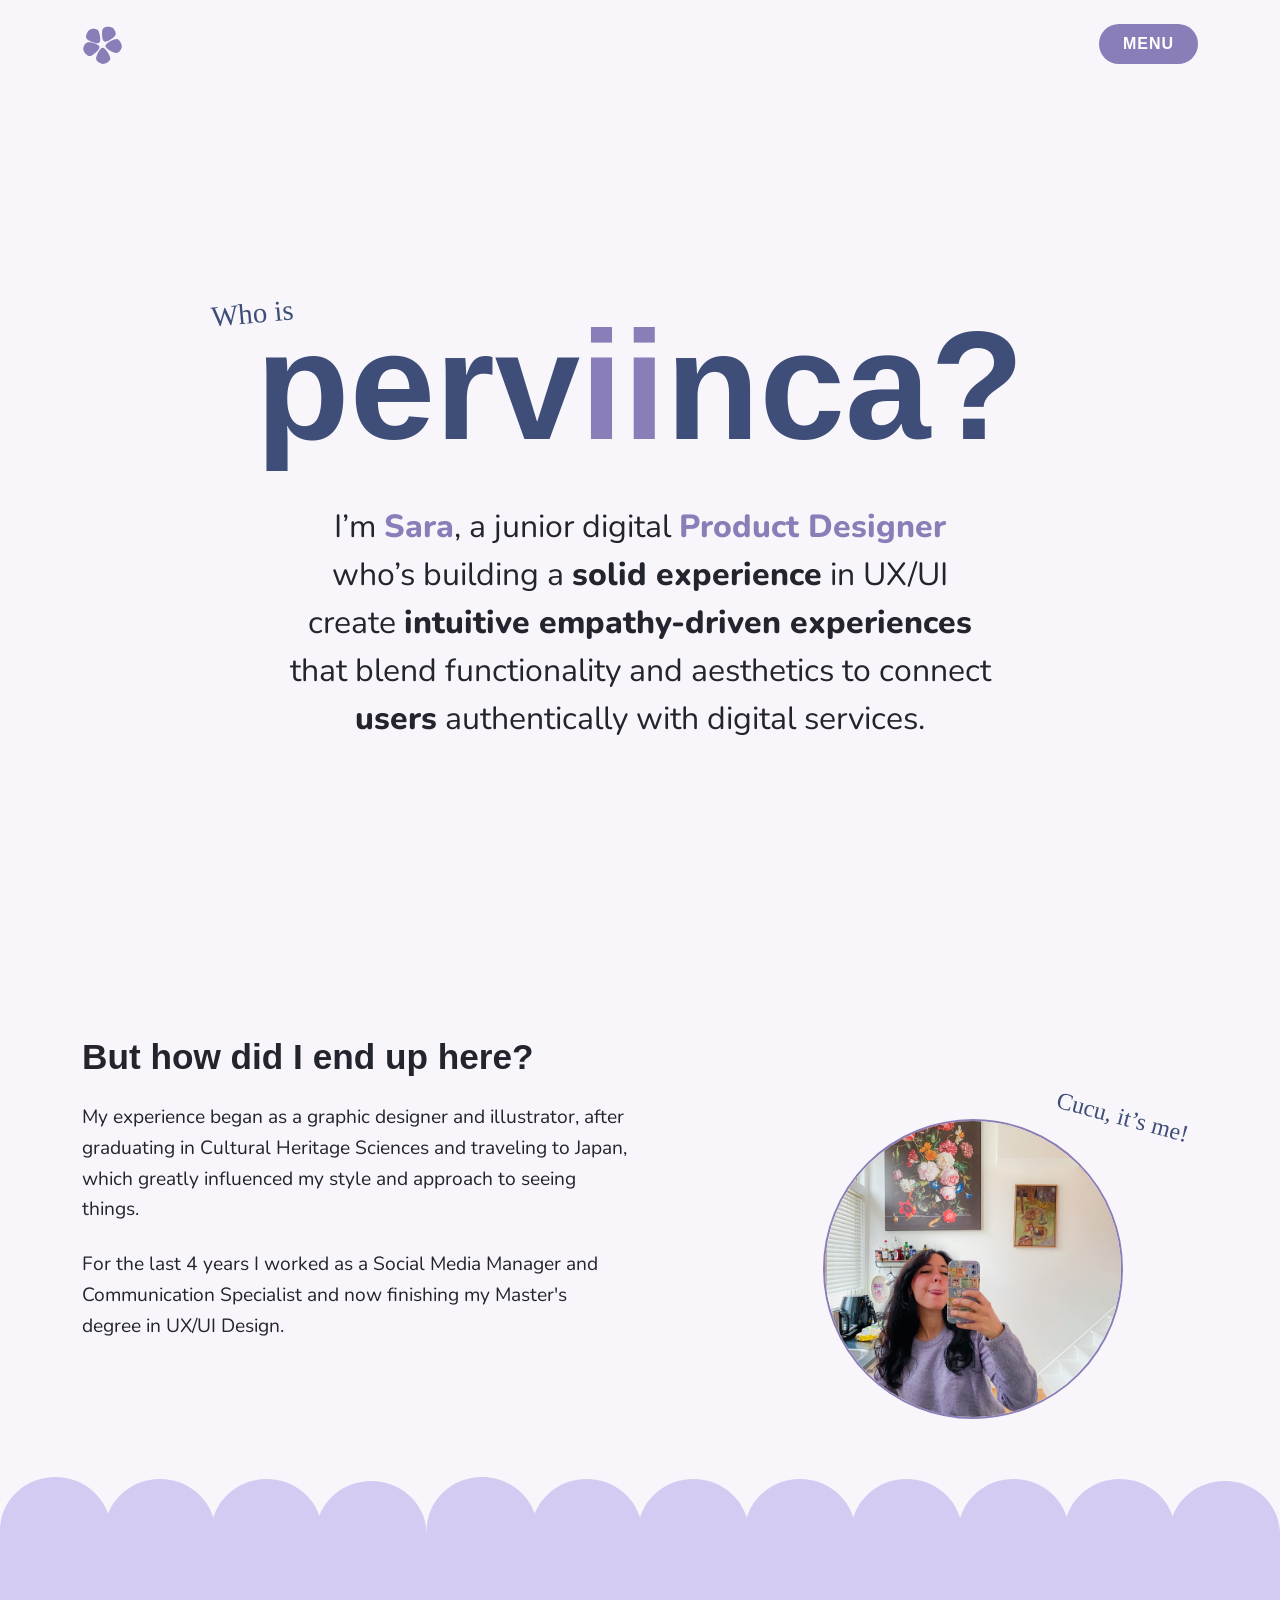
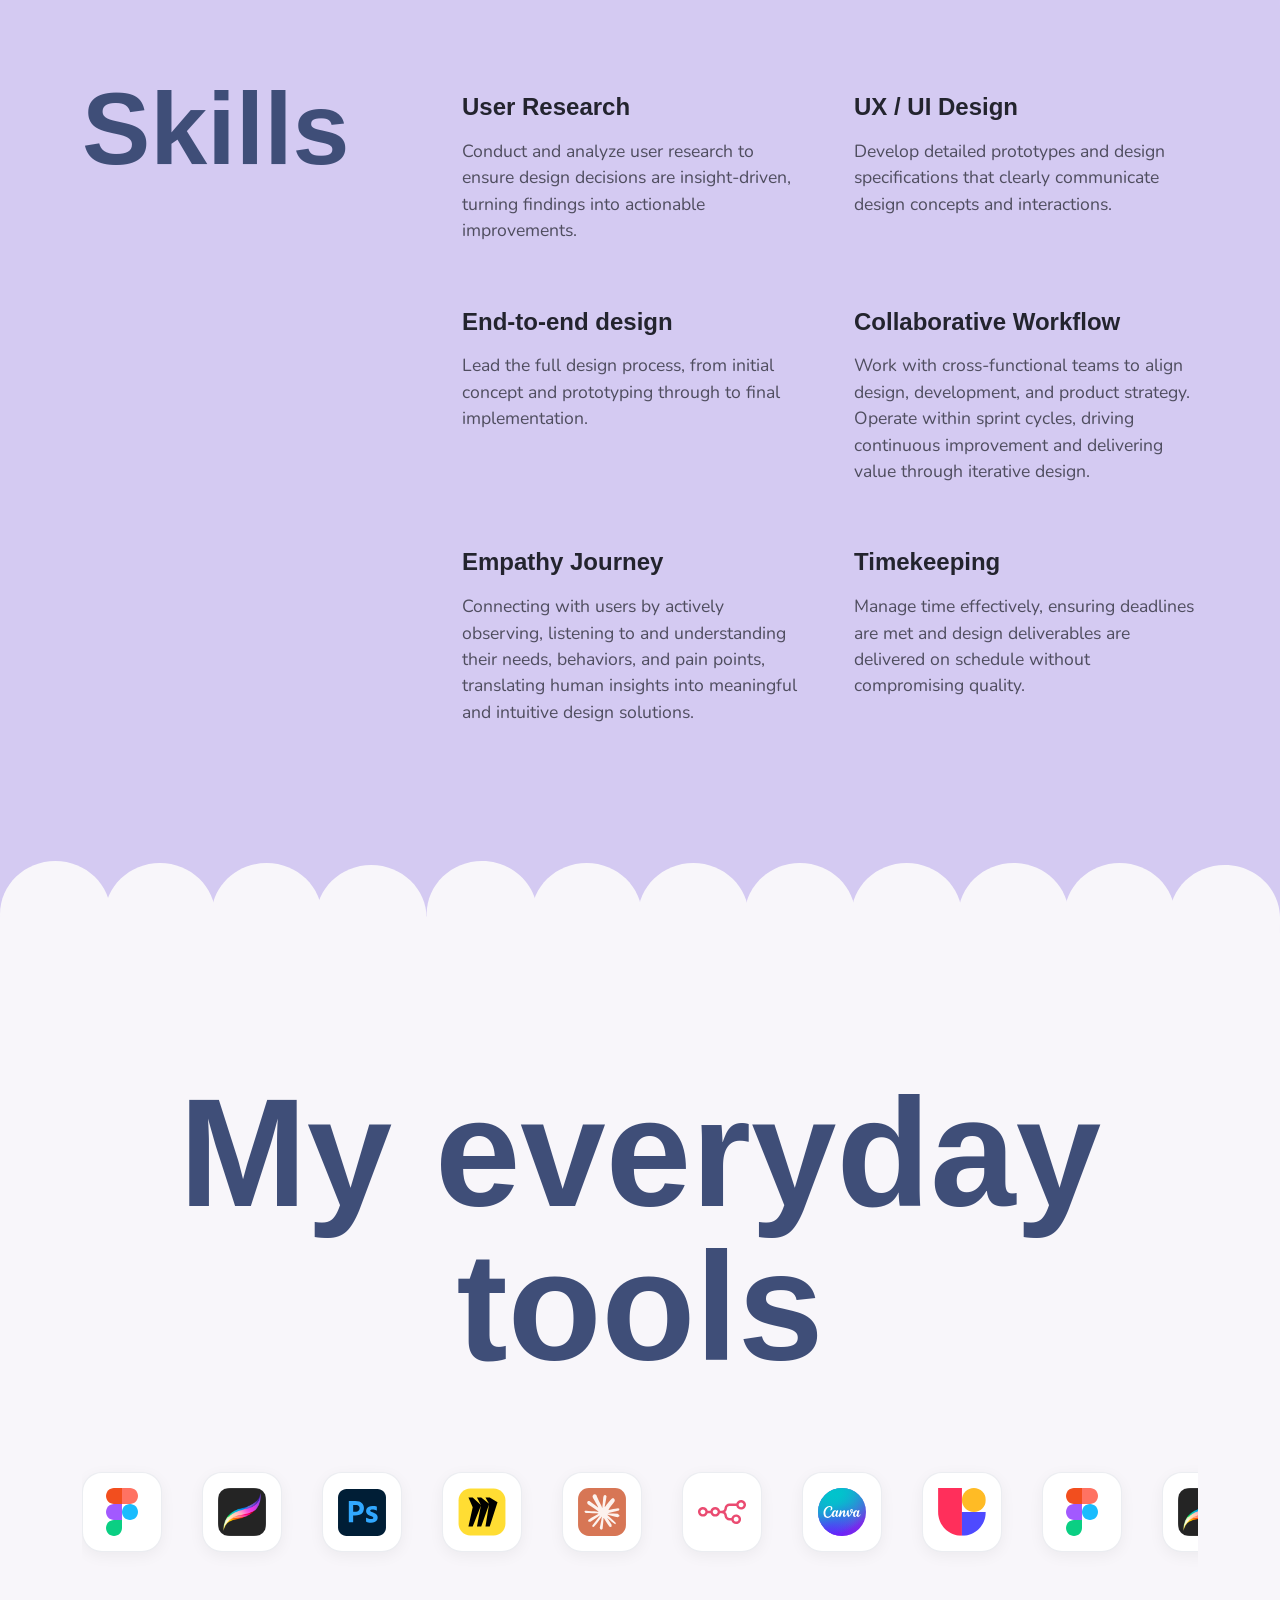
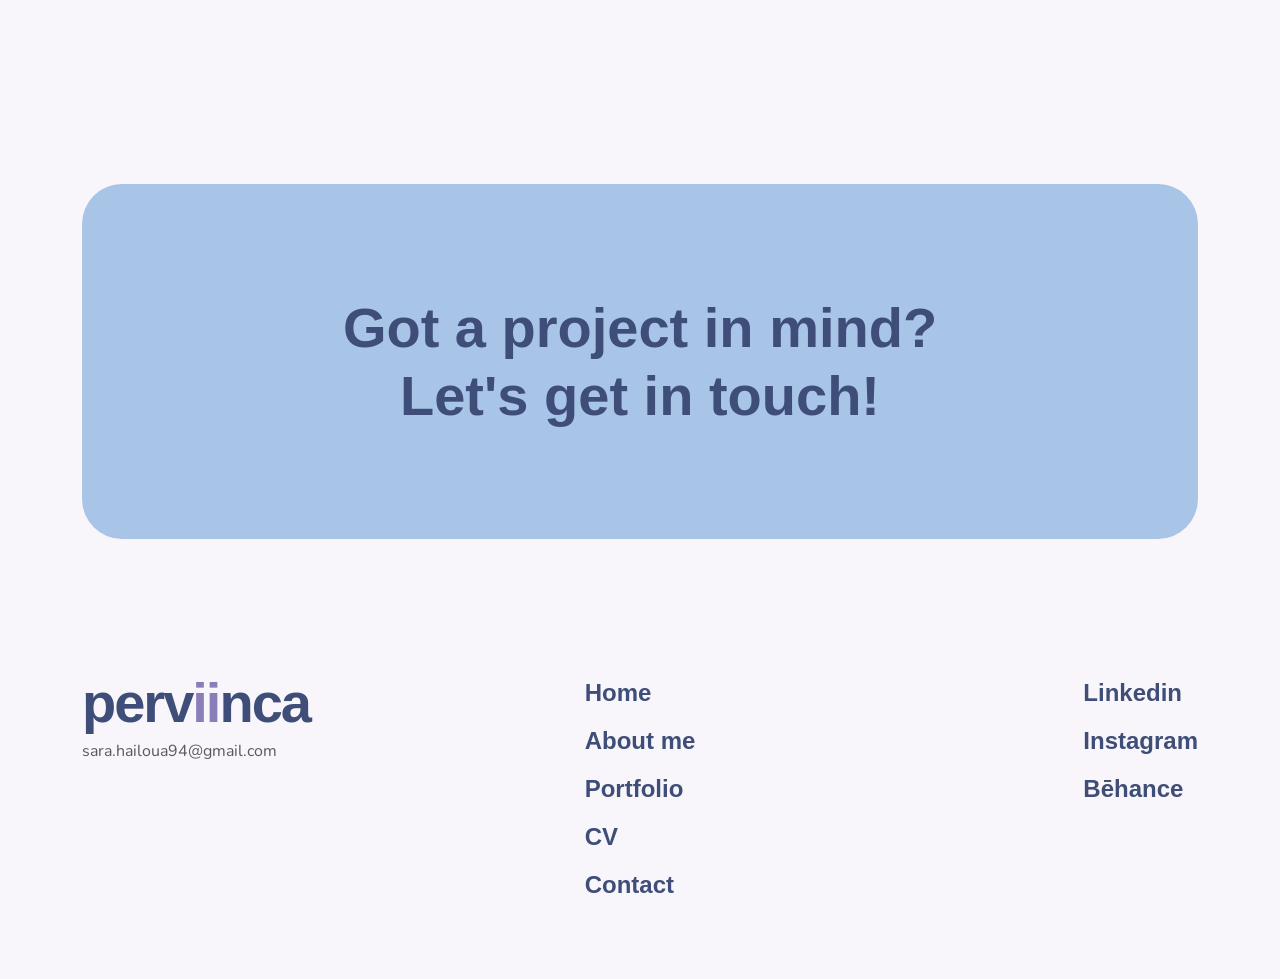
==== about.html @ 9d2c9ffa "added about page" ====
<!doctype html>
<html lang="en">
	<head>
		<meta charset="UTF-8" />
		<meta name="viewport" content="width=device-width, initial-scale=1.0" />
		<title>About | Perviinca</title>
		<link href="https://cdn.jsdelivr.net/npm/bootstrap@5.3.0/dist/css/bootstrap.min.css" rel="stylesheet" />
		<link rel="preconnect" href="https://fonts.googleapis.com">
<link rel="preconnect" href="https://fonts.gstatic.com" crossorigin>
<link href="https://fonts.googleapis.com/css2?family=Nunito:ital,wght@0,200..1000;1,200..1000&display=swap" rel="stylesheet">
		<link rel="stylesheet" href="./style.css" />
	</head>
</html>

<body>
	<header>
		<nav class="navbar fixed-top custom-nav">
			<div class="container">
				<a class="navbar-brand" href="index.html">
					<img src="./assets/logo.svg" ii alt="Logo" height="40" />
				</a>

				<button class="btn-menu-custom" type="button" data-bs-toggle="offcanvas" data-bs-target="#offcanvasNavbar">
					MENU
				</button>

				<div class="offcanvas offcanvas-end" tabindex="-1" id="offcanvasNavbar">
					<div class="offcanvas-header">
						<button type="button" class="btn-close ms-auto" data-bs-dismiss="offcanvas"></button>
					</div>
					<div class="offcanvas-body">
						<ul class="navbar-nav pe-3">
							<li class="nav-item"><a class="nav-link" href="index.html">Home</a></li>
							<li class="nav-item"><a class="nav-link" href="about.html">About me</a></li>
							<li class="nav-item"><a class="nav-link" href="portfolio.html">Portfolio</a></li>
							<li class="nav-item"><a class="nav-link" href="cv.html">CV</a></li>
							<li class="nav-item"><a class="nav-link" href="contatti.html">Contact</a></li>
						</ul>
					</div>
				</div>
			</div>
		</nav>
	</header>

	<main>
		<section id="about-hero" class="vh-100 d-flex align-items-center">
			<div class="container text-center">
				<div class="d-inline-block position-relative mb-5">
					<span
						class="caption-kawaii text-navy position-absolute"
						style="top: -25px; left: -45px; font-size: 1.8rem; transform: rotate(-5deg)"
					>
						Who is
					</span>
					<h1 class="hero-title-about m-0">perv<span class="text-violet">ii</span>nca?</h1>
				</div>

				<div class="row justify-content-center">
					<div class="col-md-9 col-lg-8">
						<p class="about-text">
							I’m <span class="text-violet fw-bold">Sara</span>, a junior digital
							<span class="text-violet fw-bold">Product Designer</span><br>
							who’s building a <span class="fw-bold">solid experience</span> in UX/UI <br>
              create <span class="fw-bold">intuitive empathy-driven experiences</span><br>
							that blend functionality and aesthetics to connect<br>
							<span class="fw-bold text-ink">users</span> authentically with digital services.
						</p>
					</div>
				</div>
			</div>
		</section>

    <section id="about-details" class="py-5">
    <div class="container">
        <div class="row align-items-center justify-content-between">
            
            <div class="col-md-6 text-start" style="padding-bottom: 144px;">
                <h2 class="h3 fw-bold text-ink mb-4">But how did I end up here?</h2>
                <p class="font-nunito text-ink mb-4">
                    My experience began as a graphic designer and illustrator,
                    after graduating in Cultural Heritage Sciences and traveling to Japan, 
                    which greatly influenced my style and approach to seeing things.
                </p>
                <p class="font-nunito text-ink">
                    For the last 4 years I worked as a Social Media Manager and 
                    Communication Specialist and now finishing my Master's degree 
                    in UX/UI Design.
                </p>
            </div>

            <div class="col-md-5 text-center position-relative">
                <span class="caption-kawaii text-navy position-absolute" 
                      style="top: -20px; right: 20px; font-size: 1.5rem; transform: rotate(15deg);">
                    Cucu, it’s me!
                </span>
                
                <div class="photo-circle mx-auto">
                    <img src="./assets/img-profile.JPG" alt="Sara" class="img-fluid">
                </div>
            </div>

        </div>
    </div>
    </section>

<div class="divider-container bg-pervinca-light"></div>

    <section id="skills" class="bg-pervinca-light pb-5">
    <div class="container" style="padding-top: 144px;padding-bottom: 144px;">
        <div class="row">

          <div class="col-md-4">
                <h2 class="hero-title-about text-ink">Skills</h2>
            </div>
            
            <div class="col-md-8">
                <div class="row g-5">
                    <div class="col-md-6">
                        <h3 class="h4 fw-bold text-ink mb-3">User Research</h3>
                        <p class="font-nunito text-ink opacity-75">
                            Conduct and analyze user research to ensure design decisions are insight-driven, 
                            turning findings into actionable improvements.
                        </p>
                    </div>
                    <div class="col-md-6">
                        <h3 class="h4 fw-bold text-ink mb-3">UX / UI Design</h3>
                        <p class="font-nunito text-navy opacity-75">
                            Develop detailed prototypes and design specifications that clearly 
                            communicate design concepts and interactions.
                        </p>
                    </div>
                    <div class="col-md-6">
                        <h3 class="h4 fw-bold text-ink mb-3">End-to-end design</h3>
                        <p class="font-nunito text-navy opacity-75">
                            Lead the full design process, from initial concept and prototyping 
                            through to final implementation.
                        </p>
                    </div>
                    <div class="col-md-6">
                        <h3 class="h4 fw-bold text-ink mb-3">Collaborative Workflow</h3>
                        <p class="font-nunito text-navy opacity-75">
                            Work with cross-functional teams to align design, development, and product strategy. 
                            Operate within sprint cycles, driving continuous improvement and delivering value through iterative design.
                        </p>
                    </div>

                    <div class="col-md-6">
                      <h3 class="h4 fw-bold text-ink mb-3">Empathy Journey</h3>
                      <p class="font-nunito text-ink opacity-75">
                      Connecting with users by actively observing, listening to and understanding their needs, 
                      behaviors, and pain points, translating human insights into meaningful and intuitive design solutions.
                      </p>
                    </div>

                    <div class="col-md-6">
                        <h3 class="h4 fw-bold text-ink mb-3">Timekeeping</h3>
                        <p class="font-nunito text-ink opacity-75">
                            Manage time effectively, ensuring deadlines are met and design deliverables 
                            are delivered on schedule without compromising quality.
                        </p>
                    </div>
                </div>
            </div>
        </div>
    </div>
    </section>

<div class="divider-container bg-off-white"></div>

<section id="tools" class="bg-off-white pb-5">
    <div class="container text-center" style="padding-top: 144px;">
        
        <h2 class="hero-title-about text-ink mb-5">My everyday<br>tools</h2>
        <div class="tool-slider">
        <div class="tool-track">

        <div class="tool-card"><img src="./assets/ic-figma.svg" alt="Figma"></div>
        <div class="tool-card"><img src="./assets/ic-procreate.png" alt="Procreate"></div>
        <div class="tool-card"><img src="./assets/ic-photoshoop.svg" alt="Photoshop"></div>
        <div class="tool-card"><img src="./assets/ic-miro.svg" alt="Miro"></div>
        <div class="tool-card"><img src="./assets/ic-claude.svg" alt="Claude"></div>
        <div class="tool-card"><img src="./assets/ic-n8n.svg" alt="n8n"></div>
        <div class="tool-card"><img src="./assets/ic-canva.svg" alt="Canva"></div>
        <div class="tool-card"><img src="./assets/ic-useberry.svg" alt="Useberry"></div>
        
        <div class="tool-card"><img src="./assets/ic-figma.svg" alt="Figma"></div>
        <div class="tool-card"><img src="./assets/ic-procreate.png" alt="Procreate"></div>
        <div class="tool-card"><img src="./assets/ic-photoshoop.svg" alt="Photoshop"></div>
        <div class="tool-card"><img src="./assets/ic-miro.svg" alt="Miro"></div>
        <div class="tool-card"><img src="./assets/ic-claude.svg" alt="Claude"></div>
        <div class="tool-card"><img src="./assets/ic-n8n.svg" alt="n8n"></div>
        <div class="tool-card"><img src="./assets/ic-canva.svg" alt="Canva"></div>
        <div class="tool-card"><img src="./assets/ic-useberry.svg" alt="Useberry"></div>
    </div>
</div>
        
    </div>
</section>
  </main>

  <div class="container" style="margin-top: 144px; margin-bottom: 88px">
			<a href="contatti.html" class="text-decoration-none d-block">
				<div class="cta-contact-box text-center">
					<h2 class="display-4 fw-bold">Got a project in mind?</h2>
					<h2 class="display-4 fw-bold">Let's get in touch!</h2>
				</div>
			</a>
		</div>

		<footer class="footer-bg py-5">
			<div class="container">
				<div class="row g-4 align-items-start">
					<div class="col-md-4">
						<h2 class="hero-title m-0" style="font-size: 3.5rem; line-height: 1">
							perv<span class="text-violet">ii</span>nca
						</h2>
						<p class="font-nunito text-navy opacity-75 mt-2">sara.hailoua94@gmail.com</p>
					</div>

					<div class="col-md-4 d-flex justify-content-md-center">
						<ul class="list-unstyled footer-links">
							<li><a href="index.html">Home</a></li>
							<li><a href="about.html">About me</a></li>
							<li><a href="portfolio.html">Portfolio</a></li>
							<li><a href="cv.html">CV</a></li>
							<li><a href="contatti.html">Contact</a></li>
						</ul>
					</div>

					<div class="col-md-4 d-flex justify-content-md-end">
						<ul class="list-unstyled footer-links">
							<li><a href="https://www.linkedin.com/in/sara-hailoua/" target="_blank">Linkedin</a></li>
							<li><a href="https://www.instagram.com/perviinca/" target="_blank">Instagram</a></li>
							<li><a href="https://www.behance.net/sarahailoua" target="_blank">Bēhance</a></li>
						</ul>
					</div>
				</div>
			</div>
		</footer>

	<script src="https://cdn.jsdelivr.net/npm/bootstrap@5.3.0/dist/js/bootstrap.bundle.min.js"></script>
</body>
</html>
---- style.css ----
:root {
	--violet: #8b7db8;
	--navy: #3f4e78;
	--ink: #23242e;
	--rose: #e97fa8;
	--sky: #a8c5e8;
	--off-white: #f8f6fa;
	--butter: #ffd49d;
	--lilac-tint: #c8b8e8;
	--pervinca-light: #d4caf2;

	--radius-pill: 9999px;
	--radius-card: 20px;

	--base-space: 8px;
	--space-2: calc(var(--base-space) * 2); /* 16px */
	--space-3: calc(var(--base-space) * 3); /* 24px */
}

body {
	background-color: var(--off-white);
	color: var(--ink);
	font-family: "Nunito", sans-serif;
	padding-top: 88px; /* Altezza Navbar */
}

/* --- typo --- */
h1,
h2,
h3 {
	font-family: "Fredoka", sans-serif;
	font-weight: 700;
}

.caption-kawaii {
	font-family: "Gaegu", cursive !important;
	color: var(--navy);
}

.text-violet {
	color: var(--violet) !important;
}

/* ---nav bar --- */
.custom-nav {
	height: 88px;
	background-color: var(--off-white) !important;
	border: none;
}

.nav-link {
	font-family: "Nunito", sans-serif;
	font-weight: 700;
	color: var(--navy) !important;
}

.btn-menu-custom {
	background-color: var(--violet);
	color: white;
	border: none;
	padding: 8px 24px;
	border-radius: var(--radius-pill);
	font-family: "Fredoka", sans-serif;
	font-weight: 600;
	text-transform: uppercase;
	letter-spacing: 1px;
	transition: transform 0.2s;
}

.btn-menu-custom:hover {
	transform: scale(1.05);
	background-color: var(--navy);
}

.offcanvas {
	background-color: var(--violet) !important;
	border-radius: 30px;
	width: 350px !important;
	padding: 20px;
	margin: 20px;
	height: calc(100% - 40px);
}

.offcanvas .nav-link {
	font-family: "Fredoka", sans-serif;
	font-size: 2.5rem;
	font-weight: 700;
	color: var(--off-white) !important;
	padding: 20px 0;
}

.offcanvas .nav-item {
	border-bottom: 2px solid rgba(255, 255, 255, 0.5);
}

.offcanvas .nav-item:last-child {
	border-bottom: none;
}

.btn-close {
	filter: invert(1) grayscale(100%) brightness(200%);
}

/* --- HERO SECTION --- */
#hero {
	min-height: 80vh;
	background-image: url(/assets/pattern.svg);
	background-repeat: repeat;
	background-size: 1200px;
	background-color: var(--off-white);
	display: flex;
	align-items: center;
	justify-content: center;
}

.hero-title {
	font-family: "Fredoka", sans-serif !important;
	font-weight: 700;
	font-size: clamp(5rem, 15vw, 12rem);
	color: var(--navy);
	line-height: 0.9;
	letter-spacing: -2px;
}

.tagline-gaegu {
	font-family: "Gaegu", cursive !important;
	font-size: 3rem;
	font-weight: 700;
	color: var(--navy);
}

.dot {
	width: 25px;
	height: 25px;
	border-radius: 50%;
	display: inline-block;
}

.bg-sky {
	background-color: var(--sky);
}
.bg-rose {
	background-color: var(--rose);
}
.bg-butter {
	background-color: var(--butter);
}

/* --- DIVIDER --- */
.divider-container {
	width: 100%;
	height: 144px; /* L'altezza che hai impostato tu */

	/* Applichiamo l'SVG come maschera */
	-webkit-mask-image: url(/assets/divider-full.svg);
	mask-image: url(/assets/divider-full.svg);
	-webkit-mask-repeat: repeat-x;
	mask-repeat: repeat-x;
	-webkit-mask-size: contain;
	mask-size: contain;

	position: relative;
	z-index: 10;

	/* TRUCCO: lo spostiamo in alto della sua metà per l'effetto semicerchio */
	margin-top: -72px;
	margin-bottom: -72px;
}

.bg-pervinca-light {
	background-color: #d4caf2 !important;
}
.bg-ink {
	background-color: var(--ink) !important;
}

/* --- SEZIONE VALORI --- */
#values {
	background-color: #d4caf2;
	padding-top: 80px;
	padding-bottom: 80px;
}

#values h3 {
	font-size: 2rem;
	color: var(--navy);
	line-height: 1.1;
}

#values p {
	font-size: 1.2rem;
	max-width: 320px;
	margin: 0 auto;
	color: var(--navy);
}

.value-illustration {
	max-height: 250px;
	width: auto;
	margin-bottom: 2rem;
	transition: transform 0.3s;
}

.value-illustration:hover {
	transform: translateY(-10px);
}

/* --- RESPONSIVE MOBILE --- */
@media (max-width: 768px) {
	.hero-title {
		font-size: 4.5rem !important;
		margin-top: 20px;
	}

	.tagline-gaegu {
		font-size: 1.4rem !important;
		gap: 1px;
	}

	.dot {
		width: 12px;
		height: 12px;
	}
}

.cta-box {
	background-color: var(--off-white);
	border: 2px solid var(--navy);
	border-radius: 20px; /* Come le tue card */
	padding: 40px 60px;
	margin-top: 80px; /* Spazio dalle illustrazioni sopra */
}

.cta-text h2 {
	font-family: "Fredoka", sans-serif;
	font-weight: 700;
	color: var(--navy);
	line-height: 1.2;
}

.btn-navy-pill {
	background-color: var(--navy) !important;
	color: var(--off-white) !important;
	border-radius: var(--radius-pill) !important;
	padding: 12px 30px;
	font-family: "Nunito", sans-serif;
	font-weight: 400;
	text-decoration: none;
	transition: transform 0.2s;
	display: inline-block;
}

.btn-navy-pill:hover {
	background-color: var(--violet) !important;
	transform: scale(1.05);
}

.divider-ink img {
	filter: brightness(0.15); /* Approssima il colore #23242e */
}

#services h2.display-3 {
	font-family: "Fredoka", sans-serif !important;
	font-weight: 700;
	/* 120pt sono circa 160px. Usiamo clamp per farlo scalare tra 80px e 160px */
	font-size: clamp(5rem, 10vw, 10rem) !important;
	color: var(--butter) !important;
	line-height: 1.1;
	margin-bottom: 2rem;
}

/* Colore Butter per il titolo */
.text-butter {
	color: var(--butter) !important;
}

#services h2 {
	font-family: "Fredoka", sans-serif;
}

/* Responsività per mobile */
@media (max-width: 768px) {
	.cta-box {
		padding: 30px;
		text-align: center;
		justify-content: center !important;
	}
}

.custom-accordion .accordion-item {
	border: 2px solid var(--ink) !important;
	border-radius: 20px !important;
	overflow: hidden;
	margin-bottom: 24px; /* Spazio tra le card */
}

.custom-accordion .accordion-button::after {
	background-image: none !important;
	content: "+";
	font-family: "Fredoka", sans-serif;
	font-size: 2.5rem;
	font-weight: 400;
	color: var(--ink);
	transition: transform 0.3s ease;
	display: flex;
	align-items: center;
	justify-content: center;
}

/* l'accordion è APERTO  */
.custom-accordion .accordion-button:not(.collapsed)::after {
	transform: rotate(45deg);
	color: var(--ink);
}

.custom-accordion .accordion-button:focus {
	box-shadow: none;
}

.custom-accordion .accordion-button:not(.collapsed) {
	color: var(--ink);
	background-color: transparent; /* Mantiene il colore della card */
}

/* Colori delle card */
.bg-off-white {
	background-color: var(--off-white) !important;
}
.bg-rose {
	background-color: var(--rose) !important;
}
.bg-sky {
	background-color: var(--sky) !important;
}

/* Testi interni */
.accordion-content-text {
	text-align: left;
}

.font-fredoka {
	font-family: "Fredoka", sans-serif !important;
}

.font-nunito {
	font-family: "Nunito", sans-serif !important;
}

.hero-title-projects {
	font-family: "Fredoka", sans-serif !important;
	font-weight: 700;
	font-size: clamp(5rem, 12vw, 10rem) !important;
	color: var(--ink);
	line-height: 0.9;
	letter-spacing: -2px;
}

.bg-pervinca-light {
	background-color: #d4caf2 !important;
}

/* Card Progetto */
.project-card {
	background-color: #ffffff;
	border: 1px solid var(--navy);
	border-radius: 30px;
	padding: 30px;
	height: 100%;
	transition: transform 0.3s ease;
}

.project-card:hover {
	transform: translateY(-10px);
}

/* Tag Pillole */
.tag-pill {
	padding: 6px 16px;
	border-radius: var(--radius-pill);
	border: 1px solid var(--navy);
	font-family: "Fredoka", sans-serif;
	font-size: 0.75rem;
	font-weight: 600;
	text-transform: uppercase;
}

/* Varianti Colore Tag */
.tag-sky {
	background-color: var(--sky);
}
.tag-rose {
	background-color: var(--rose);
}
.tag-butter {
	background-color: var(--butter);
}
.tag-white {
	background-color: #ffffff;
}

.project-img-container img {
	width: 100%;
	border: 1px solid rgba(63, 78, 120, 0.1);
}

.project-card .btn-navy-pill {
	font-family: "Fredoka", sans-serif;
	font-size: 0.9rem;
}

.cta-contact-box {
	background-color: var(--sky);
	border-radius: 40px;
	padding: 110px 40px;
	transition: transform 0.3s ease;
}

.cta-contact-box h2 {
	font-family: "Fredoka", sans-serif;
	color: var(--navy) !important;
	margin: 0;
	transition: transform 0.3s ease;
}

.cta-contact-box:hover h2 {
	transform: scale(1.08);
}

.footer-bg {
	background-color: var(--off-white);
	padding-top: 60px;
}

.footer-links li {
	margin-bottom: 12px;
}

.footer-links a {
	font-family: "Fredoka", sans-serif;
	font-size: 1.5rem;
	font-weight: 700;
	color: var(--navy);
	text-decoration: none;
	transition: color 0.2s;
}

.footer-links a:hover {
	color: var(--violet);
}

/* Responsività per la CTA su Mobile */
@media (max-width: 768px) {
	.cta-contact-box {
		padding: 60px 20px;
	}
	.cta-contact-box h2 {
		font-size: 1.8rem;
	}
}

/* ---  ABOUT --- */

.hero-title-about {
	font-family: "Fredoka", sans-serif !important;
	font-weight: 700;
	font-size: clamp(4rem, 12vw, 10rem);
	color: var(--navy);
	line-height: 0.9;
	margin-bottom: 96px;
}

.about-text {
	font-family: "Nunito", sans-serif !important;
	font-size: 2rem;
	color: var(--ink);
	line-height: 1.5;
	text-align: center;
}

.about-text .fw-bold {
	font-weight: 800 !important;
}

.about-text .text-violet {
	color: var(--violet) !important;
}

.photo-circle {
	width: 300px;
	height: 300px;
	border-radius: 50%;
	overflow: hidden;
	border: 2px solid var(--violet);
}

.photo-circle img {
	width: 100%;
	height: 100%;
	object-fit: cover;
}

#about-details h2 {
	font-size: 2.2rem;
	line-height: 1.2;
}

#about-details p {
	font-size: 1.2rem;
	line-height: 1.6;
}

/* Responsività per schermi piccoli */
@media (max-width: 768px) {
	.photo-circle {
		width: 200px;
		height: 200px;
		margin-top: 50px;
	}
	#about-details {
		text-align: center;
	}
}

#skills h2 {
	font-size: clamp(4rem, 8vw, 7rem);
	margin-top: -10px;
}

#skills h3 {
	font-family: "Fredoka", sans-serif;
	font-size: 1.5rem;
}

#skills p {
	font-family: "Nunito", sans-serif;
	font-size: 1.1rem;
	line-height: 1.5;
}

.bg-off-white {
	background-color: var(--off-white) !important;
}

.tool-card {
	width: 80px; /* Dimensione non troppo grande come richiesto */
	height: 80px;
	background-color: white;
	border: 1px solid rgba(63, 78, 120, 0.1); /* Bordino leggero */
	border-radius: 20px; /* Angoli arrotondati */
	display: flex;
	align-items: center;
	justify-content: center;
	padding: 15px;
	transition: transform 0.3s ease;
	box-shadow: 0 4px 15px rgba(0, 0, 0, 0.05); /* Ombra leggera per profondità */
}

.tool-card:hover {
	transform: translateY(-5px); /* Effetto hover dinamico */
}

.tool-card img {
	max-width: 100%;
	max-height: 100%;
	object-fit: contain;
}

#tools h2 {
	line-height: 1;
}

.tool-slider {
	width: 100%;
	overflow: hidden; /* Nasconde i loghi che escono dai bordi */
	padding: 40px 0;
	position: relative;
}

.tool-track {
	display: flex;
	gap: 40px; /* Spazio tra le card */
	width: max-content; /* Permette al nastro di essere più lungo dello schermo */
	animation: scroll-loop 30s linear infinite; /* 30s per un movimento lento */
}

.tool-track:hover {
	animation-play-state: paused;
}

@keyframes scroll-loop {
	0% {
		transform: translateX(0);
	}
	100% {
		/* Si sposta esattamente della metà (perché abbiamo raddoppiato i loghi) */
		transform: translateX(-50%);
	}
}
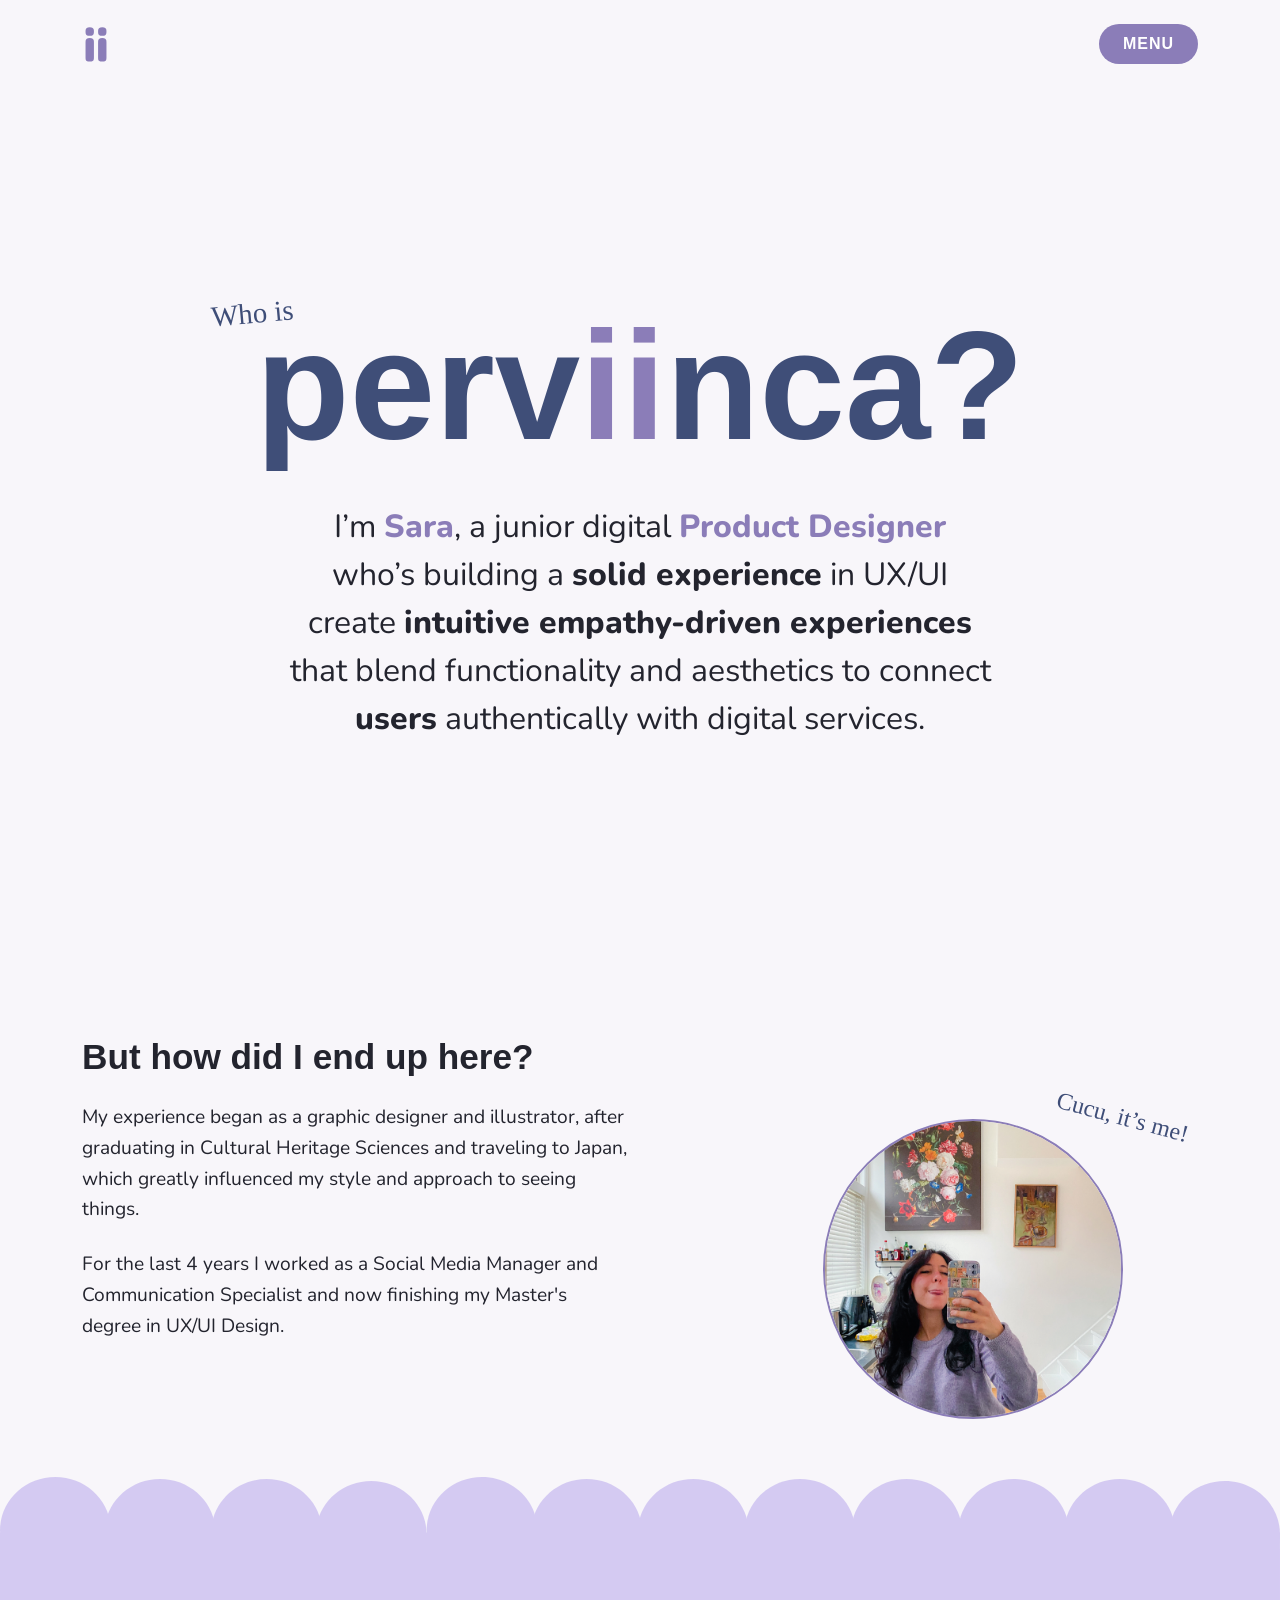
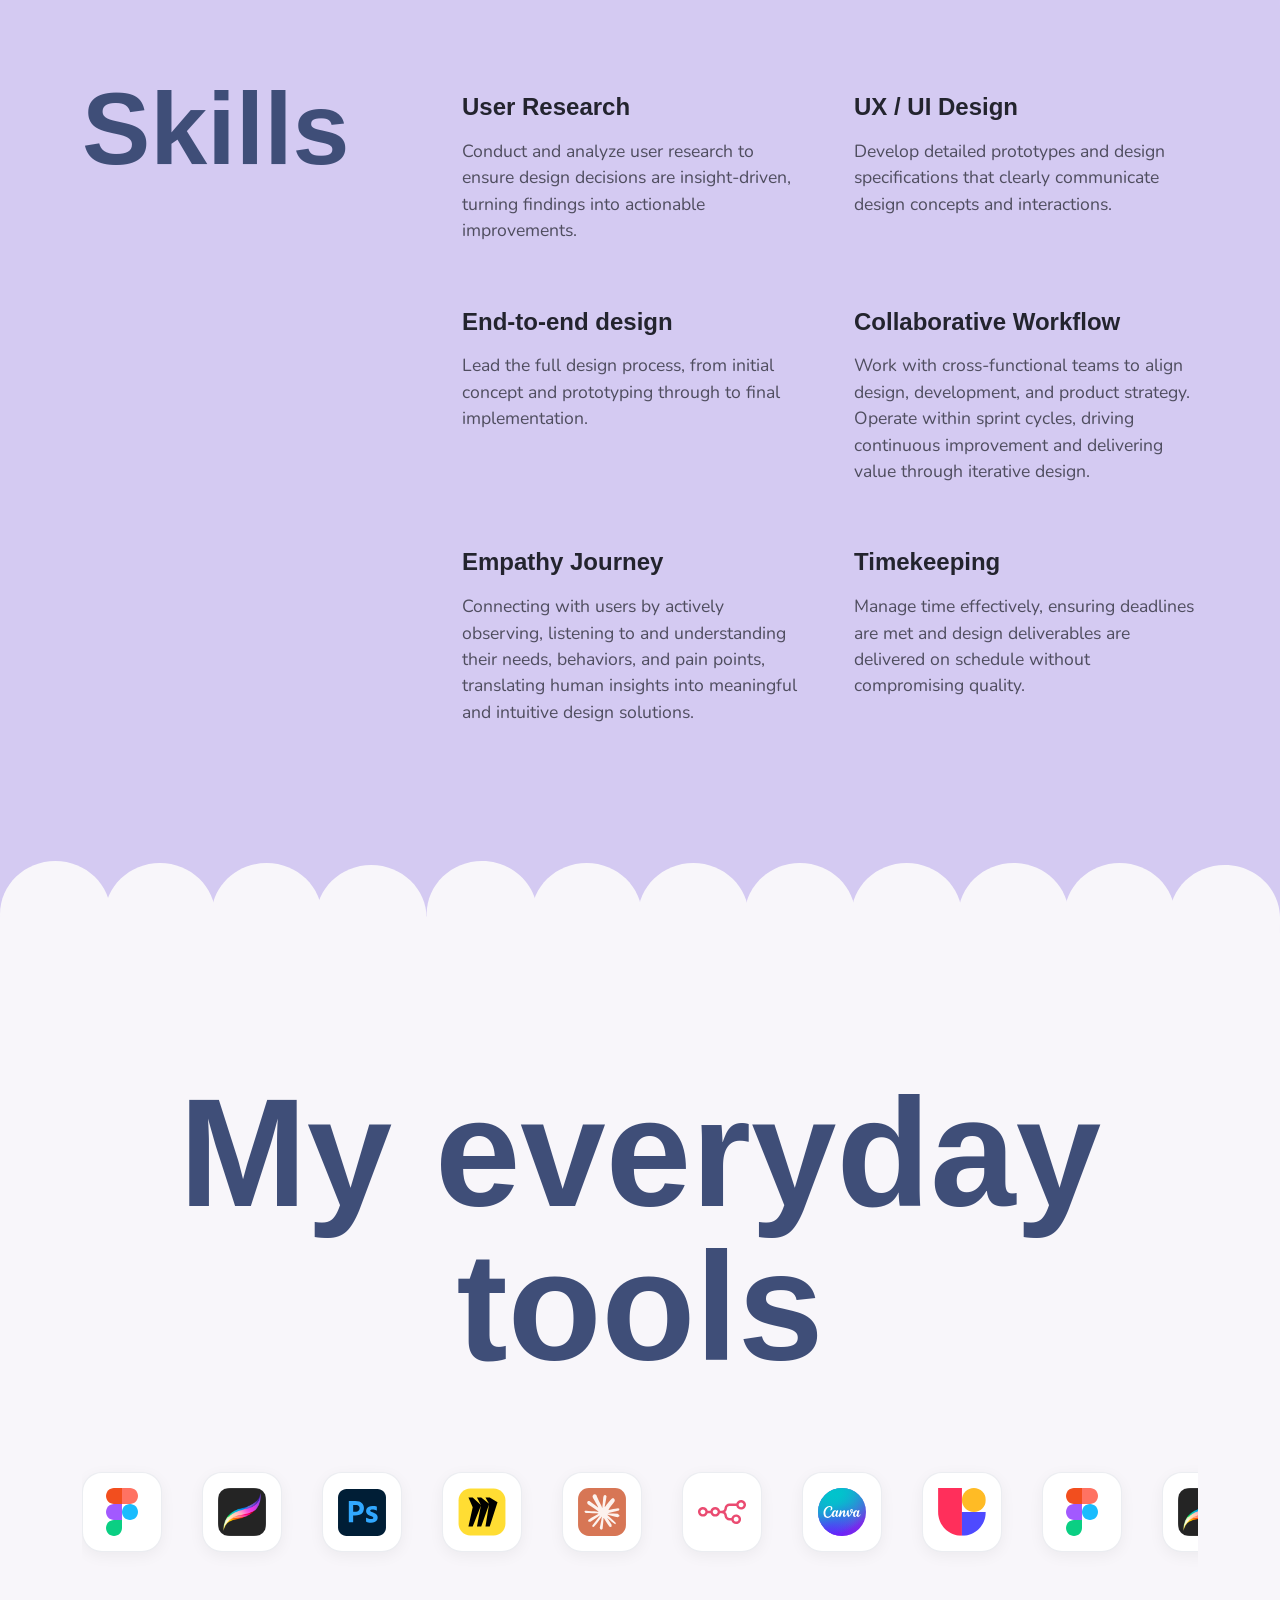
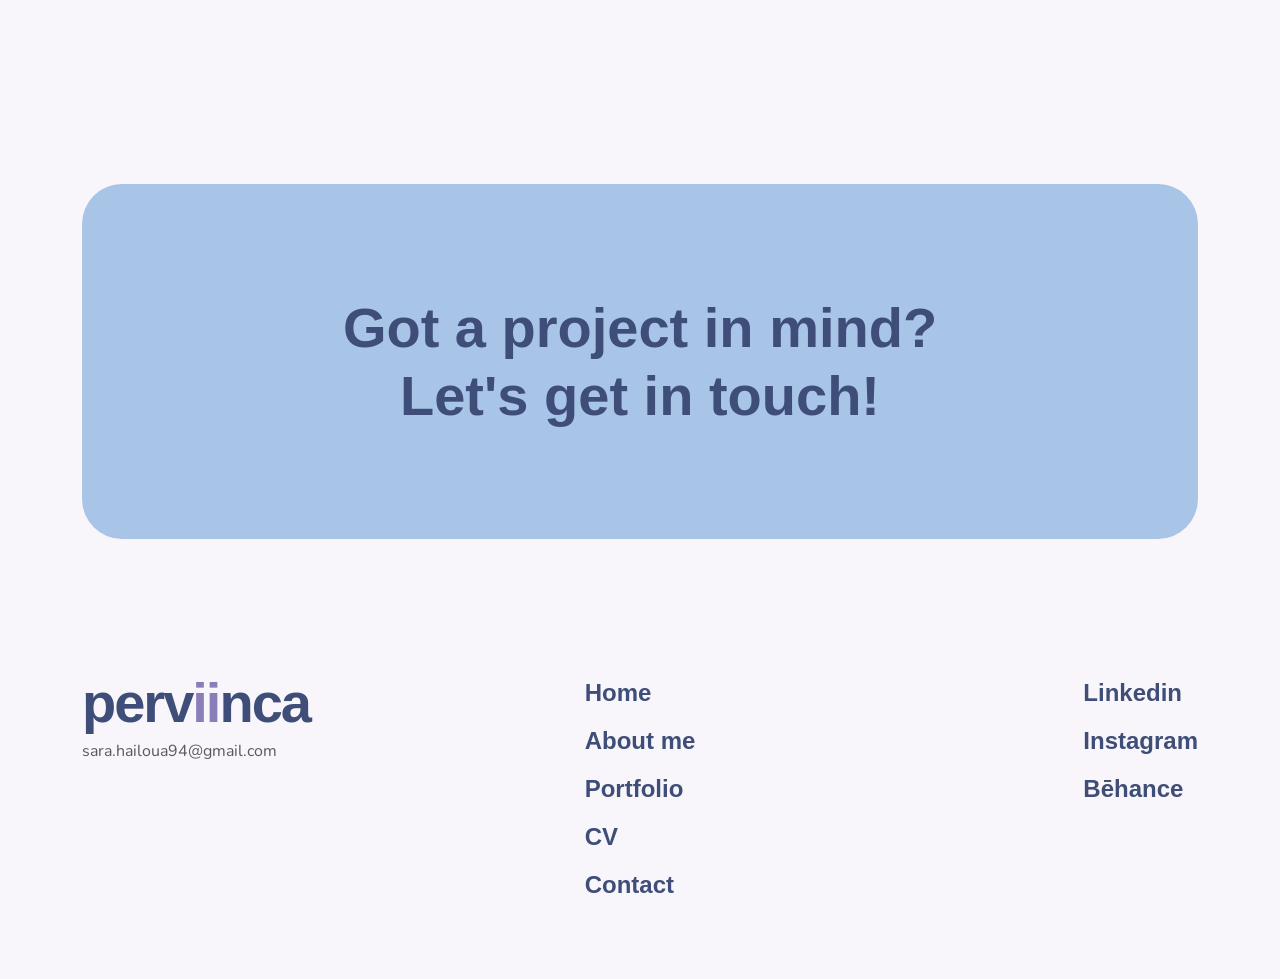
==== commit e2174bb6: "updated" ====
--- a/about.html
+++ b/about.html
@@ -5,201 +5,195 @@
 		<meta name="viewport" content="width=device-width, initial-scale=1.0" />
 		<title>About | Perviinca</title>
 		<link href="https://cdn.jsdelivr.net/npm/bootstrap@5.3.0/dist/css/bootstrap.min.css" rel="stylesheet" />
-		<link rel="preconnect" href="https://fonts.googleapis.com">
-<link rel="preconnect" href="https://fonts.gstatic.com" crossorigin>
-<link href="https://fonts.googleapis.com/css2?family=Nunito:ital,wght@0,200..1000;1,200..1000&display=swap" rel="stylesheet">
+		<link rel="preconnect" href="https://fonts.googleapis.com" />
+		<link rel="preconnect" href="https://fonts.gstatic.com" crossorigin />
+		<link
+			href="https://fonts.googleapis.com/css2?family=Nunito:ital,wght@0,200..1000;1,200..1000&display=swap"
+			rel="stylesheet"
+		/>
 		<link rel="stylesheet" href="./style.css" />
 	</head>
-</html>
-
-<body>
-	<header>
-		<nav class="navbar fixed-top custom-nav">
-			<div class="container">
-				<a class="navbar-brand" href="index.html">
-					<img src="./assets/logo.svg" ii alt="Logo" height="40" />
-				</a>
-
-				<button class="btn-menu-custom" type="button" data-bs-toggle="offcanvas" data-bs-target="#offcanvasNavbar">
-					MENU
-				</button>
-
-				<div class="offcanvas offcanvas-end" tabindex="-1" id="offcanvasNavbar">
-					<div class="offcanvas-header">
-						<button type="button" class="btn-close ms-auto" data-bs-dismiss="offcanvas"></button>
-					</div>
-					<div class="offcanvas-body">
-						<ul class="navbar-nav pe-3">
-							<li class="nav-item"><a class="nav-link" href="index.html">Home</a></li>
-							<li class="nav-item"><a class="nav-link" href="about.html">About me</a></li>
-							<li class="nav-item"><a class="nav-link" href="portfolio.html">Portfolio</a></li>
-							<li class="nav-item"><a class="nav-link" href="cv.html">CV</a></li>
-							<li class="nav-item"><a class="nav-link" href="contatti.html">Contact</a></li>
-						</ul>
-					</div>
-				</div>
-			</div>
-		</nav>
-	</header>
-
-	<main>
-		<section id="about-hero" class="vh-100 d-flex align-items-center">
-			<div class="container text-center">
-				<div class="d-inline-block position-relative mb-5">
-					<span
-						class="caption-kawaii text-navy position-absolute"
-						style="top: -25px; left: -45px; font-size: 1.8rem; transform: rotate(-5deg)"
-					>
-						Who is
-					</span>
-					<h1 class="hero-title-about m-0">perv<span class="text-violet">ii</span>nca?</h1>
-				</div>
-
-				<div class="row justify-content-center">
-					<div class="col-md-9 col-lg-8">
-						<p class="about-text">
-							I’m <span class="text-violet fw-bold">Sara</span>, a junior digital
-							<span class="text-violet fw-bold">Product Designer</span><br>
-							who’s building a <span class="fw-bold">solid experience</span> in UX/UI <br>
-              create <span class="fw-bold">intuitive empathy-driven experiences</span><br>
-							that blend functionality and aesthetics to connect<br>
-							<span class="fw-bold text-ink">users</span> authentically with digital services.
-						</p>
-					</div>
-				</div>
-			</div>
-		</section>
-
-    <section id="about-details" class="py-5">
-    <div class="container">
-        <div class="row align-items-center justify-content-between">
-            
-            <div class="col-md-6 text-start" style="padding-bottom: 144px;">
-                <h2 class="h3 fw-bold text-ink mb-4">But how did I end up here?</h2>
-                <p class="font-nunito text-ink mb-4">
-                    My experience began as a graphic designer and illustrator,
-                    after graduating in Cultural Heritage Sciences and traveling to Japan, 
-                    which greatly influenced my style and approach to seeing things.
-                </p>
-                <p class="font-nunito text-ink">
-                    For the last 4 years I worked as a Social Media Manager and 
-                    Communication Specialist and now finishing my Master's degree 
-                    in UX/UI Design.
-                </p>
-            </div>
-
-            <div class="col-md-5 text-center position-relative">
-                <span class="caption-kawaii text-navy position-absolute" 
-                      style="top: -20px; right: 20px; font-size: 1.5rem; transform: rotate(15deg);">
-                    Cucu, it’s me!
-                </span>
-                
-                <div class="photo-circle mx-auto">
-                    <img src="./assets/img-profile.JPG" alt="Sara" class="img-fluid">
-                </div>
-            </div>
-
-        </div>
-    </div>
-    </section>
-
-<div class="divider-container bg-pervinca-light"></div>
-
-    <section id="skills" class="bg-pervinca-light pb-5">
-    <div class="container" style="padding-top: 144px;padding-bottom: 144px;">
-        <div class="row">
-
-          <div class="col-md-4">
-                <h2 class="hero-title-about text-ink">Skills</h2>
-            </div>
-            
-            <div class="col-md-8">
-                <div class="row g-5">
-                    <div class="col-md-6">
-                        <h3 class="h4 fw-bold text-ink mb-3">User Research</h3>
-                        <p class="font-nunito text-ink opacity-75">
-                            Conduct and analyze user research to ensure design decisions are insight-driven, 
-                            turning findings into actionable improvements.
-                        </p>
-                    </div>
-                    <div class="col-md-6">
-                        <h3 class="h4 fw-bold text-ink mb-3">UX / UI Design</h3>
-                        <p class="font-nunito text-navy opacity-75">
-                            Develop detailed prototypes and design specifications that clearly 
-                            communicate design concepts and interactions.
-                        </p>
-                    </div>
-                    <div class="col-md-6">
-                        <h3 class="h4 fw-bold text-ink mb-3">End-to-end design</h3>
-                        <p class="font-nunito text-navy opacity-75">
-                            Lead the full design process, from initial concept and prototyping 
-                            through to final implementation.
-                        </p>
-                    </div>
-                    <div class="col-md-6">
-                        <h3 class="h4 fw-bold text-ink mb-3">Collaborative Workflow</h3>
-                        <p class="font-nunito text-navy opacity-75">
-                            Work with cross-functional teams to align design, development, and product strategy. 
-                            Operate within sprint cycles, driving continuous improvement and delivering value through iterative design.
-                        </p>
-                    </div>
-
-                    <div class="col-md-6">
-                      <h3 class="h4 fw-bold text-ink mb-3">Empathy Journey</h3>
-                      <p class="font-nunito text-ink opacity-75">
-                      Connecting with users by actively observing, listening to and understanding their needs, 
-                      behaviors, and pain points, translating human insights into meaningful and intuitive design solutions.
-                      </p>
-                    </div>
-
-                    <div class="col-md-6">
-                        <h3 class="h4 fw-bold text-ink mb-3">Timekeeping</h3>
-                        <p class="font-nunito text-ink opacity-75">
-                            Manage time effectively, ensuring deadlines are met and design deliverables 
-                            are delivered on schedule without compromising quality.
-                        </p>
-                    </div>
-                </div>
-            </div>
-        </div>
-    </div>
-    </section>
-
-<div class="divider-container bg-off-white"></div>
-
-<section id="tools" class="bg-off-white pb-5">
-    <div class="container text-center" style="padding-top: 144px;">
-        
-        <h2 class="hero-title-about text-ink mb-5">My everyday<br>tools</h2>
-        <div class="tool-slider">
-        <div class="tool-track">
-
-        <div class="tool-card"><img src="./assets/ic-figma.svg" alt="Figma"></div>
-        <div class="tool-card"><img src="./assets/ic-procreate.png" alt="Procreate"></div>
-        <div class="tool-card"><img src="./assets/ic-photoshoop.svg" alt="Photoshop"></div>
-        <div class="tool-card"><img src="./assets/ic-miro.svg" alt="Miro"></div>
-        <div class="tool-card"><img src="./assets/ic-claude.svg" alt="Claude"></div>
-        <div class="tool-card"><img src="./assets/ic-n8n.svg" alt="n8n"></div>
-        <div class="tool-card"><img src="./assets/ic-canva.svg" alt="Canva"></div>
-        <div class="tool-card"><img src="./assets/ic-useberry.svg" alt="Useberry"></div>
-        
-        <div class="tool-card"><img src="./assets/ic-figma.svg" alt="Figma"></div>
-        <div class="tool-card"><img src="./assets/ic-procreate.png" alt="Procreate"></div>
-        <div class="tool-card"><img src="./assets/ic-photoshoop.svg" alt="Photoshop"></div>
-        <div class="tool-card"><img src="./assets/ic-miro.svg" alt="Miro"></div>
-        <div class="tool-card"><img src="./assets/ic-claude.svg" alt="Claude"></div>
-        <div class="tool-card"><img src="./assets/ic-n8n.svg" alt="n8n"></div>
-        <div class="tool-card"><img src="./assets/ic-canva.svg" alt="Canva"></div>
-        <div class="tool-card"><img src="./assets/ic-useberry.svg" alt="Useberry"></div>
-    </div>
-</div>
-        
-    </div>
-</section>
-  </main>
-
-  <div class="container" style="margin-top: 144px; margin-bottom: 88px">
-			<a href="contatti.html" class="text-decoration-none d-block">
+
+	<body>
+		<header>
+			<nav class="navbar fixed-top custom-nav">
+				<div class="container">
+					<a class="navbar-brand" href="index.html">
+						<img src="./assets/logo.svg" alt="Logo" height="60" />
+					</a>
+
+					<button class="btn-menu-custom" type="button" data-bs-toggle="offcanvas" data-bs-target="#offcanvasNavbar">
+						MENU
+					</button>
+
+					<div class="offcanvas offcanvas-end" tabindex="-1" id="offcanvasNavbar">
+						<div class="offcanvas-header">
+							<button type="button" class="btn-close ms-auto" data-bs-dismiss="offcanvas"></button>
+						</div>
+						<div class="offcanvas-body">
+							<ul class="navbar-nav pe-3">
+								<li class="nav-item"><a class="nav-link" href="index.html">Home</a></li>
+								<li class="nav-item"><a class="nav-link" href="about.html">About me</a></li>
+								<li class="nav-item"><a class="nav-link" href="index.html#featured-projects">Portfolio</a></li>
+								<li class="nav-item"><a class="nav-link" href="cv.html">CV</a></li>
+								<li class="nav-item"><a class="nav-link" href="contact.html">Contact</a></li>
+							</ul>
+						</div>
+					</div>
+				</div>
+			</nav>
+		</header>
+
+		<main>
+			<section id="about-hero" class="vh-100 d-flex align-items-center">
+				<div class="container text-center">
+					<div class="d-inline-block position-relative mb-5">
+						<span
+							class="caption-kawaii text-navy position-absolute"
+							style="top: -25px; left: -45px; font-size: 1.8rem; transform: rotate(-5deg)"
+						>
+							Who is
+						</span>
+						<h1 class="hero-title-about m-0">perv<span class="text-violet">ii</span>nca?</h1>
+					</div>
+
+					<div class="row justify-content-center">
+						<div class="col-md-9 col-lg-8">
+							<p class="about-text">
+								I’m <span class="text-violet fw-bold">Sara</span>, a junior digital
+								<span class="text-violet fw-bold">Product Designer</span><br />
+								who’s building a <span class="fw-bold">solid experience</span> in UX/UI <br />
+								create <span class="fw-bold">intuitive empathy-driven experiences</span><br />
+								that blend functionality and aesthetics to connect<br />
+								<span class="fw-bold text-ink">users</span> authentically with digital services.
+							</p>
+						</div>
+					</div>
+				</div>
+			</section>
+
+			<section id="about-details" class="py-5">
+				<div class="container">
+					<div class="row align-items-center justify-content-between">
+						<div class="col-md-6 text-start" style="padding-bottom: 144px">
+							<h2 class="h3 fw-bold text-ink mb-4">But how did I end up here?</h2>
+							<p class="font-nunito text-ink mb-4">
+								My experience began as a graphic designer and illustrator, after graduating in Cultural Heritage
+								Sciences and traveling to Japan, which greatly influenced my style and approach to seeing things.
+							</p>
+							<p class="font-nunito text-ink">
+								For the last 4 years I worked as a Social Media Manager and Communication Specialist and now finishing
+								my Master's degree in UX/UI Design.
+							</p>
+						</div>
+
+						<div class="col-md-5 text-center position-relative">
+							<span
+								class="caption-kawaii text-navy position-absolute"
+								style="top: -20px; right: 20px; font-size: 1.5rem; transform: rotate(15deg)"
+							>
+								Cucu, it’s me!
+							</span>
+
+							<div class="photo-circle mx-auto">
+								<img src="./assets/img-profile.JPG" alt="Sara" class="img-fluid" />
+							</div>
+						</div>
+					</div>
+				</div>
+			</section>
+
+			<div class="divider-container bg-pervinca-light"></div>
+
+			<section id="skills" class="bg-pervinca-light pb-5">
+				<div class="container" style="padding-top: 144px; padding-bottom: 144px">
+					<div class="row">
+						<div class="col-md-4">
+							<h2 class="hero-title-about text-ink">Skills</h2>
+						</div>
+
+						<div class="col-md-8">
+							<div class="row g-5">
+								<div class="col-md-6">
+									<h3 class="h4 fw-bold text-ink mb-3">User Research</h3>
+									<p class="font-nunito text-ink opacity-75">
+										Conduct and analyze user research to ensure design decisions are insight-driven, turning findings
+										into actionable improvements.
+									</p>
+								</div>
+								<div class="col-md-6">
+									<h3 class="h4 fw-bold text-ink mb-3">UX / UI Design</h3>
+									<p class="font-nunito text-navy opacity-75">
+										Develop detailed prototypes and design specifications that clearly communicate design concepts and
+										interactions.
+									</p>
+								</div>
+								<div class="col-md-6">
+									<h3 class="h4 fw-bold text-ink mb-3">End-to-end design</h3>
+									<p class="font-nunito text-navy opacity-75">
+										Lead the full design process, from initial concept and prototyping through to final implementation.
+									</p>
+								</div>
+								<div class="col-md-6">
+									<h3 class="h4 fw-bold text-ink mb-3">Collaborative Workflow</h3>
+									<p class="font-nunito text-navy opacity-75">
+										Work with cross-functional teams to align design, development, and product strategy. Operate within
+										sprint cycles, driving continuous improvement and delivering value through iterative design.
+									</p>
+								</div>
+
+								<div class="col-md-6">
+									<h3 class="h4 fw-bold text-ink mb-3">Empathy Journey</h3>
+									<p class="font-nunito text-ink opacity-75">
+										Connecting with users by actively observing, listening to and understanding their needs, behaviors,
+										and pain points, translating human insights into meaningful and intuitive design solutions.
+									</p>
+								</div>
+
+								<div class="col-md-6">
+									<h3 class="h4 fw-bold text-ink mb-3">Timekeeping</h3>
+									<p class="font-nunito text-ink opacity-75">
+										Manage time effectively, ensuring deadlines are met and design deliverables are delivered on
+										schedule without compromising quality.
+									</p>
+								</div>
+							</div>
+						</div>
+					</div>
+				</div>
+			</section>
+
+			<div class="divider-container bg-off-white"></div>
+
+			<section id="tools" class="bg-off-white pb-5">
+				<div class="container text-center" style="padding-top: 144px">
+					<h2 class="hero-title-about text-ink mb-5">My everyday<br />tools</h2>
+					<div class="tool-slider">
+						<div class="tool-track">
+							<div class="tool-card"><img src="./assets/ic-figma.svg" alt="Figma" /></div>
+							<div class="tool-card"><img src="./assets/ic-procreate.png" alt="Procreate" /></div>
+							<div class="tool-card"><img src="./assets/ic-photoshoop.svg" alt="Photoshop" /></div>
+							<div class="tool-card"><img src="./assets/ic-miro.svg" alt="Miro" /></div>
+							<div class="tool-card"><img src="./assets/ic-claude.svg" alt="Claude" /></div>
+							<div class="tool-card"><img src="./assets/ic-n8n.svg" alt="n8n" /></div>
+							<div class="tool-card"><img src="./assets/ic-canva.svg" alt="Canva" /></div>
+							<div class="tool-card"><img src="./assets/ic-useberry.svg" alt="Useberry" /></div>
+							<div class="tool-card"><img src="./assets/ic-figma.svg" alt="Figma" /></div>
+							<div class="tool-card"><img src="./assets/ic-procreate.png" alt="Procreate" /></div>
+							<div class="tool-card"><img src="./assets/ic-photoshoop.svg" alt="Photoshop" /></div>
+							<div class="tool-card"><img src="./assets/ic-miro.svg" alt="Miro" /></div>
+							<div class="tool-card"><img src="./assets/ic-claude.svg" alt="Claude" /></div>
+							<div class="tool-card"><img src="./assets/ic-n8n.svg" alt="n8n" /></div>
+							<div class="tool-card"><img src="./assets/ic-canva.svg" alt="Canva" /></div>
+							<div class="tool-card"><img src="./assets/ic-useberry.svg" alt="Useberry" /></div>
+						</div>
+					</div>
+				</div>
+			</section>
+		</main>
+
+		<div class="container" style="margin-top: 144px; margin-bottom: 88px">
+			<a href="./contact.html" class="text-decoration-none d-block">
 				<div class="cta-contact-box text-center">
 					<h2 class="display-4 fw-bold">Got a project in mind?</h2>
 					<h2 class="display-4 fw-bold">Let's get in touch!</h2>
@@ -221,9 +215,9 @@
 						<ul class="list-unstyled footer-links">
 							<li><a href="index.html">Home</a></li>
 							<li><a href="about.html">About me</a></li>
-							<li><a href="portfolio.html">Portfolio</a></li>
+							<li><a href="index.html#featured-projects">Portfolio</a></li>
 							<li><a href="cv.html">CV</a></li>
-							<li><a href="contatti.html">Contact</a></li>
+							<li><a href="contact.html">Contact</a></li>
 						</ul>
 					</div>
 
@@ -238,6 +232,6 @@
 			</div>
 		</footer>
 
-	<script src="https://cdn.jsdelivr.net/npm/bootstrap@5.3.0/dist/js/bootstrap.bundle.min.js"></script>
-</body>
+		<script src="https://cdn.jsdelivr.net/npm/bootstrap@5.3.0/dist/js/bootstrap.bundle.min.js"></script>
+	</body>
 </html>
--- a/style.css
+++ b/style.css
@@ -70,6 +70,7 @@
 .btn-menu-custom:hover {
 	transform: scale(1.05);
 	background-color: var(--navy);
+	color: var(--off-white);
 }
 
 .offcanvas {
@@ -85,8 +86,14 @@
 	font-family: "Fredoka", sans-serif;
 	font-size: 2.5rem;
 	font-weight: 700;
+	color: white !important;
+	padding: 20px 0;
+}
+
+.offcanvas .nav-link:hover {
+	transform: translateX(10px);
 	color: var(--off-white) !important;
-	padding: 20px 0;
+	font-weight: 700;
 }
 
 .offcanvas .nav-item {
@@ -398,34 +405,38 @@
 	background-color: #ffffff;
 }
 
+/* Contenitore Immagine */
 .project-img-container img {
 	width: 100%;
 	border: 1px solid rgba(63, 78, 120, 0.1);
 }
 
+/* Bottone Case Study (Fredoka) */
 .project-card .btn-navy-pill {
 	font-family: "Fredoka", sans-serif;
 	font-size: 0.9rem;
 }
 
+/* --- CTA BOX AZZURRO --- */
 .cta-contact-box {
 	background-color: var(--sky);
 	border-radius: 40px;
-	padding: 110px 40px;
+	padding: 110px 40px; /* Altezza generosa come richiesto */
 	transition: transform 0.3s ease;
 }
 
 .cta-contact-box h2 {
 	font-family: "Fredoka", sans-serif;
-	color: var(--navy) !important;
+	color: var(--navy) !important; /* Testo sempre Navy */
 	margin: 0;
-	transition: transform 0.3s ease;
+	transition: transform 0.3s ease; /* Per l'ingrandimento del testo */
 }
 
 .cta-contact-box:hover h2 {
-	transform: scale(1.08);
-}
-
+	transform: scale(1.08); /* Il testo aumenta di dimensione come richiesto */
+}
+
+/* --- FOOTER --- */
 .footer-bg {
 	background-color: var(--off-white);
 	padding-top: 60px;
@@ -457,7 +468,6 @@
 		font-size: 1.8rem;
 	}
 }
-
 /* ---  ABOUT --- */
 
 .hero-title-about {
@@ -596,3 +606,231 @@
 		transform: translateX(-50%);
 	}
 }
+
+/* --- PAGINA CONTATTI --- */
+
+.contact-form {
+	font-family: "Nunito", sans-serif; /* Applicato a tutto il form */
+}
+
+.contact-cat {
+	max-width: 80%; /* Regola qui la dimensione dell'immagine */
+	height: auto;
+}
+
+/* Label del form */
+.contact-form .form-label {
+	font-weight: 700;
+	color: var(--ink);
+	margin-bottom: 0;
+}
+
+/* Pillole Custom */
+.btn-pill-custom {
+	border-radius: var(--radius-pill);
+	border: none;
+	background-color: var(--off-white); /* Default: Off-white */
+	color: var(--ink);
+	padding: 8px 20px;
+	font-weight: 600;
+	transition: all 0.3s ease;
+}
+
+.btn-pill-custom:hover {
+	background-color: var(--pervinca-light); /* Hover un po' più scuro/lilla */
+	color: var(--ink);
+}
+
+.btn-check:checked + .btn-pill-custom {
+	background-color: var(--navy) !important; /* Selected: Navy */
+	color: white !important;
+}
+
+/* Textarea: sistemiamo l'altezza minima */
+textarea.custom-input {
+	min-height: 40px;
+	resize: none;
+}
+
+/* --- SEZIONE CONTATTI COMPLETA --- */
+
+.contact-section {
+	background-color: #d4caf2; /* Colore lilla di sfondo */
+	min-height: 100vh;
+	display: flex;
+	align-items: center;
+}
+
+.contact-title {
+	font-family: "Fredoka", sans-serif;
+	font-weight: 600;
+	color: var(--ink);
+	font-size: clamp(2rem, 5vw, 3rem);
+	line-height: 1.2;
+}
+
+.contact-form {
+	font-family: "Nunito", sans-serif;
+}
+
+.custom-input {
+	width: 100%;
+	background: transparent !important;
+	border: none;
+	border-bottom: 2px solid rgba(255, 255, 255, 0.6);
+	padding: 10px 0;
+	color: var(--ink);
+	outline: none;
+	transition: all 0.3s ease;
+	border-radius: 0;
+}
+
+.custom-input:focus {
+	border-bottom-color: var(--ink); /* La linea diventa scura quando scrivi */
+	box-shadow: none; /* Toglie l'alone blu di Bootstrap */
+}
+
+/* Label del form */
+.contact-form .form-label {
+	font-weight: 700;
+	color: var(--ink);
+	margin-top: 10px;
+	display: block;
+}
+
+/* Pillole Custom - Stati corretti */
+.btn-pill-custom {
+	border-radius: var(--radius-pill);
+	border: none;
+	background-color: var(--off-white) !important; /* Forza il colore di partenza */
+	color: var(--ink) !important;
+	padding: 8px 24px;
+	font-weight: 700;
+	transition: all 0.3s ease;
+}
+
+/* Hover: Deve diventare Navy con testo chiaro */
+.btn-pill-custom:hover {
+	background-color: var(--navy) !important;
+	color: var(--off-white) !important;
+	transform: translateY(-2px); /* Un piccolo tocco di dinamismo extra */
+}
+
+/* Selected/Checked: Rimane Navy */
+.btn-check:checked + .btn-pill-custom {
+	background-color: var(--navy) !important;
+	color: var(--off-white) !important;
+}
+
+.btn-submit {
+	background-color: var(--ink);
+	color: white;
+	border: none;
+	padding: 16px;
+	border-radius: 12px;
+	width: 100%;
+	font-weight: 700;
+	text-transform: uppercase;
+	letter-spacing: 1px;
+	margin-top: 20px;
+	transition: opacity 0.2s;
+}
+
+.btn-submit:hover {
+	opacity: 0.9;
+}
+
+.contact-cat {
+	max-width: 350px;
+	height: auto;
+}
+
+.divider-container-flipped {
+	width: 100%;
+	height: 144px;
+
+	-webkit-mask-image: url(./assets/divider-full.svg);
+	mask-image: url(./assets/divider-full.svg);
+	-webkit-mask-repeat: repeat-x;
+	mask-repeat: repeat-x;
+	-webkit-mask-size: contain;
+	mask-size: contain;
+
+	transform: rotate(180deg);
+	position: relative;
+	z-index: 10;
+	margin-top: -1px;
+	margin-bottom: -72px;
+}
+
+.cv-section {
+	background-color: var(--off-white);
+	padding-top: 120px !important;
+}
+
+.border-pervinca {
+	border-color: var(--pervinca-light) !important;
+}
+
+.profile-img-cv {
+	width: 180px;
+	height: 180px;
+	object-fit: cover;
+	object-position: center;
+}
+
+.profile-img-container {
+	display: flex;
+	justify-content: center;
+	align-items: center;
+}
+
+@media (min-width: 992px) {
+	.border-start-custom {
+		border-left: 2px dashed var(--pervinca-light);
+	}
+}
+
+.badge-skill {
+	background-color: var(--navy) !important;
+	color: white !important;
+	border-radius: var(--radius-pill);
+	padding: 10px 18px;
+	font-family: "Nunito", sans-serif;
+	font-weight: 700;
+	transition: all 0.3s ease;
+	cursor: default;
+}
+
+.badge-creative-skill {
+	background-color: var(--rose) !important;
+	color: white !important;
+	border-radius: var(--radius-pill);
+	padding: 10px 18px;
+	font-family: "Nunito", sans-serif;
+	font-weight: 700;
+	transition: all 0.3s ease;
+	cursor: default;
+}
+
+.badge-skill:hover {
+	transform: scale(1.1) rotate(3deg);
+	background-color: var(--violet) !important;
+}
+
+.badge-creative-skill:hover {
+	transform: scale(1.1) rotate(3deg);
+	background-color: var(--violet) !important;
+}
+
+/* Lingue con effetto */
+.lang-item {
+	padding: 8px 0;
+	transition: all 0.3s ease;
+}
+
+.lang-item:hover {
+	transform: translateX(10px);
+	color: var(--violet);
+	font-weight: 700;
+}
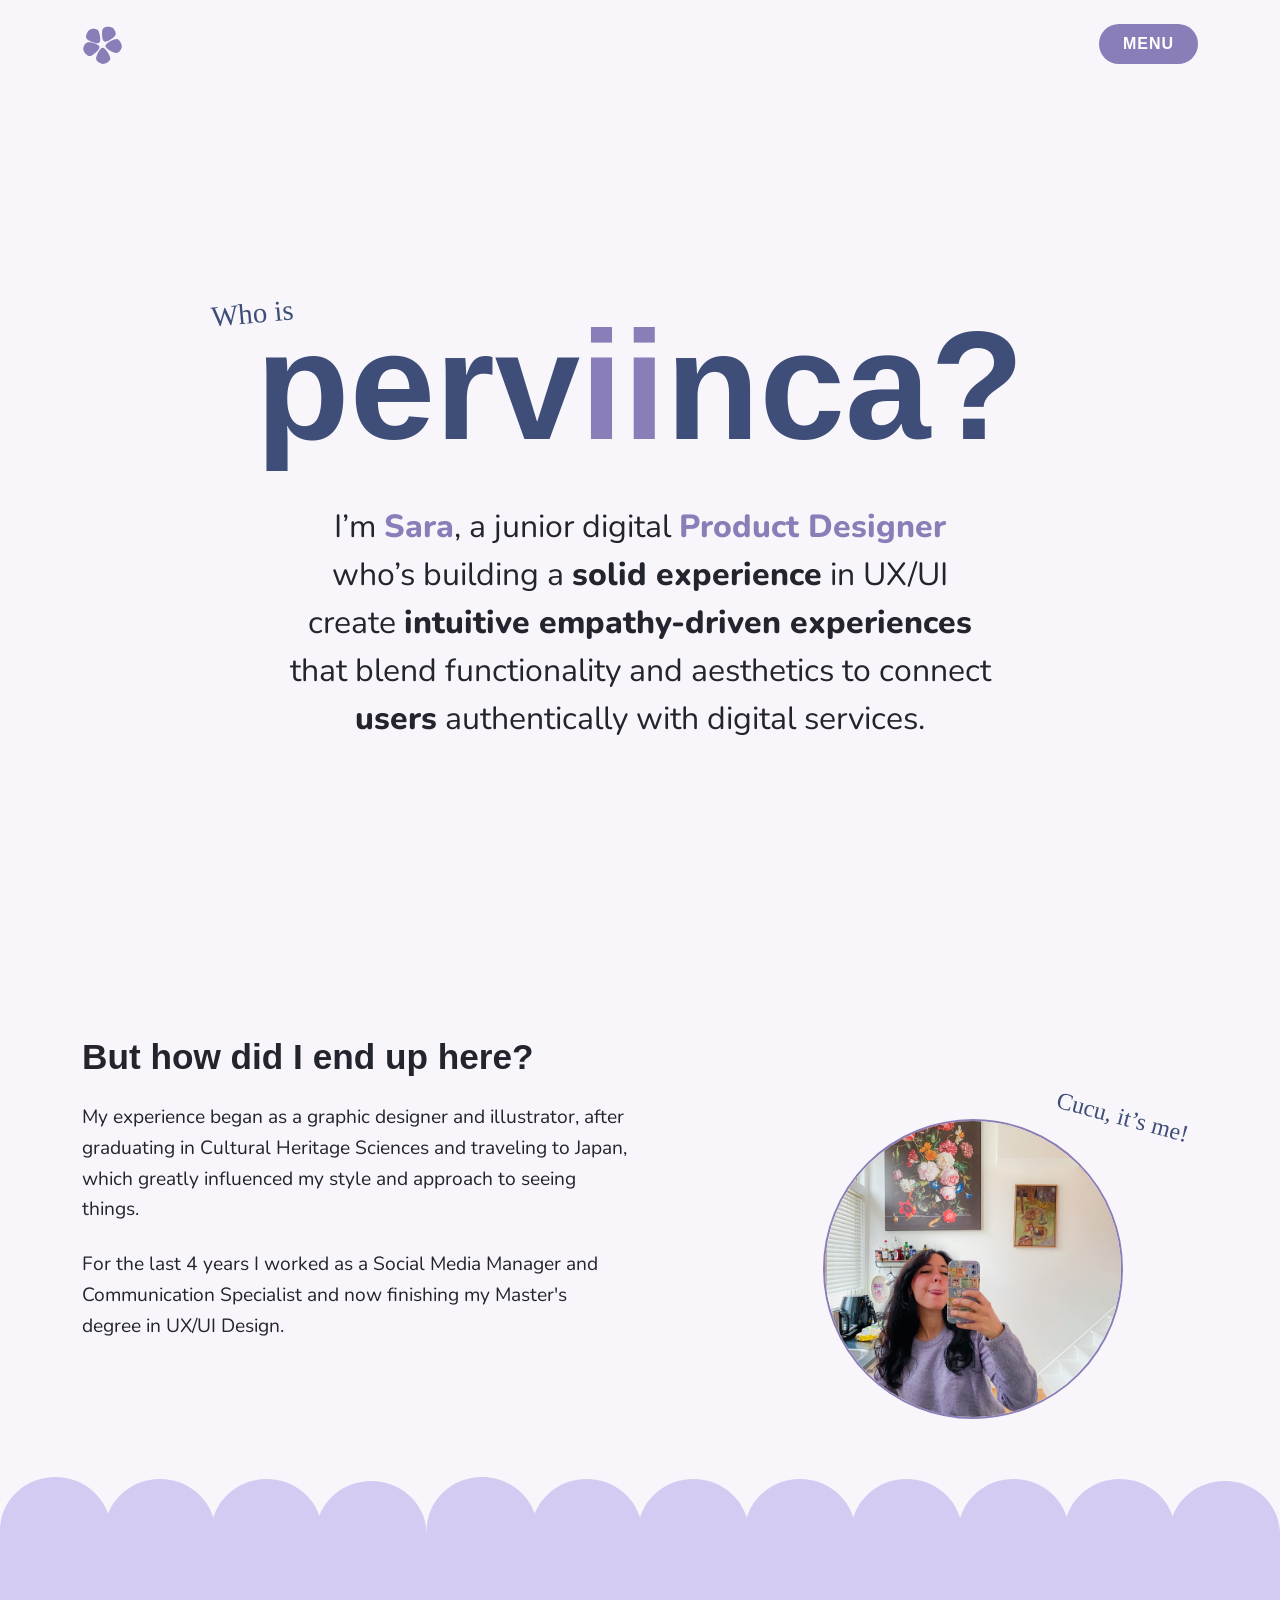
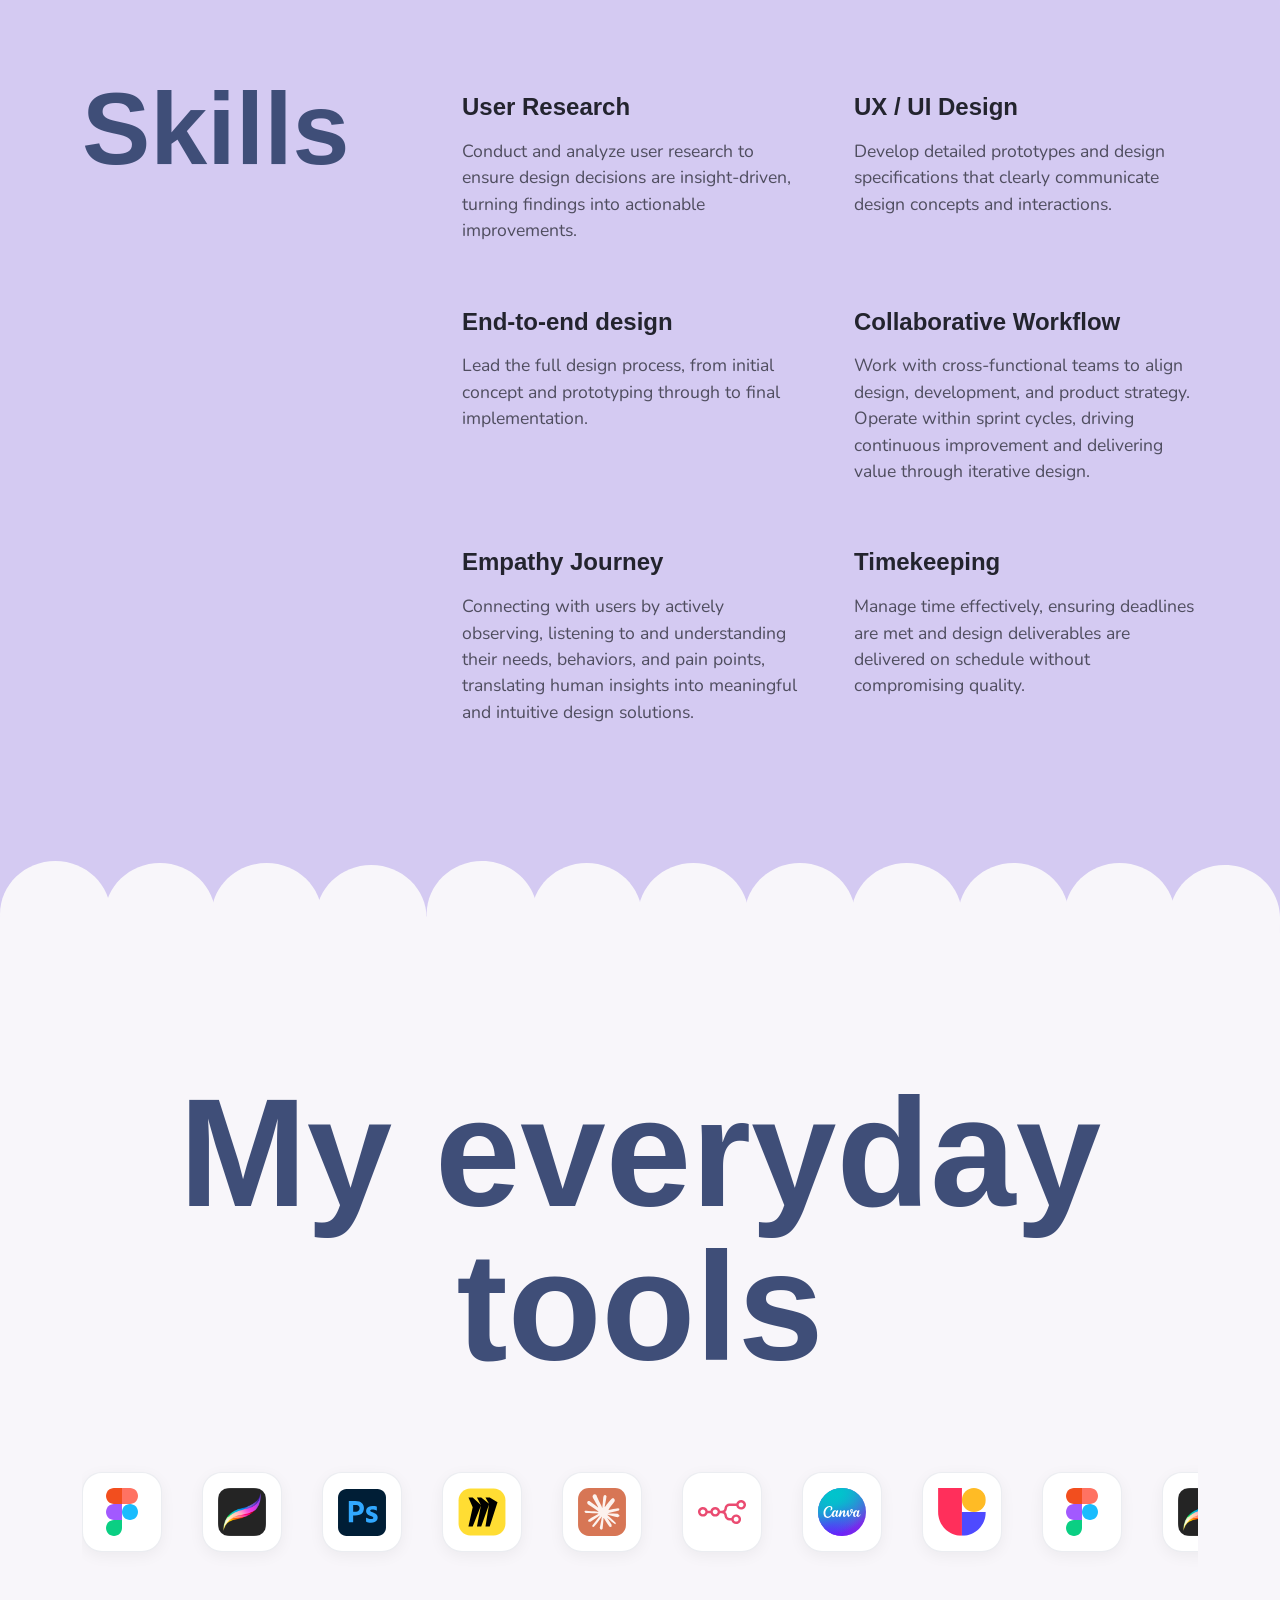
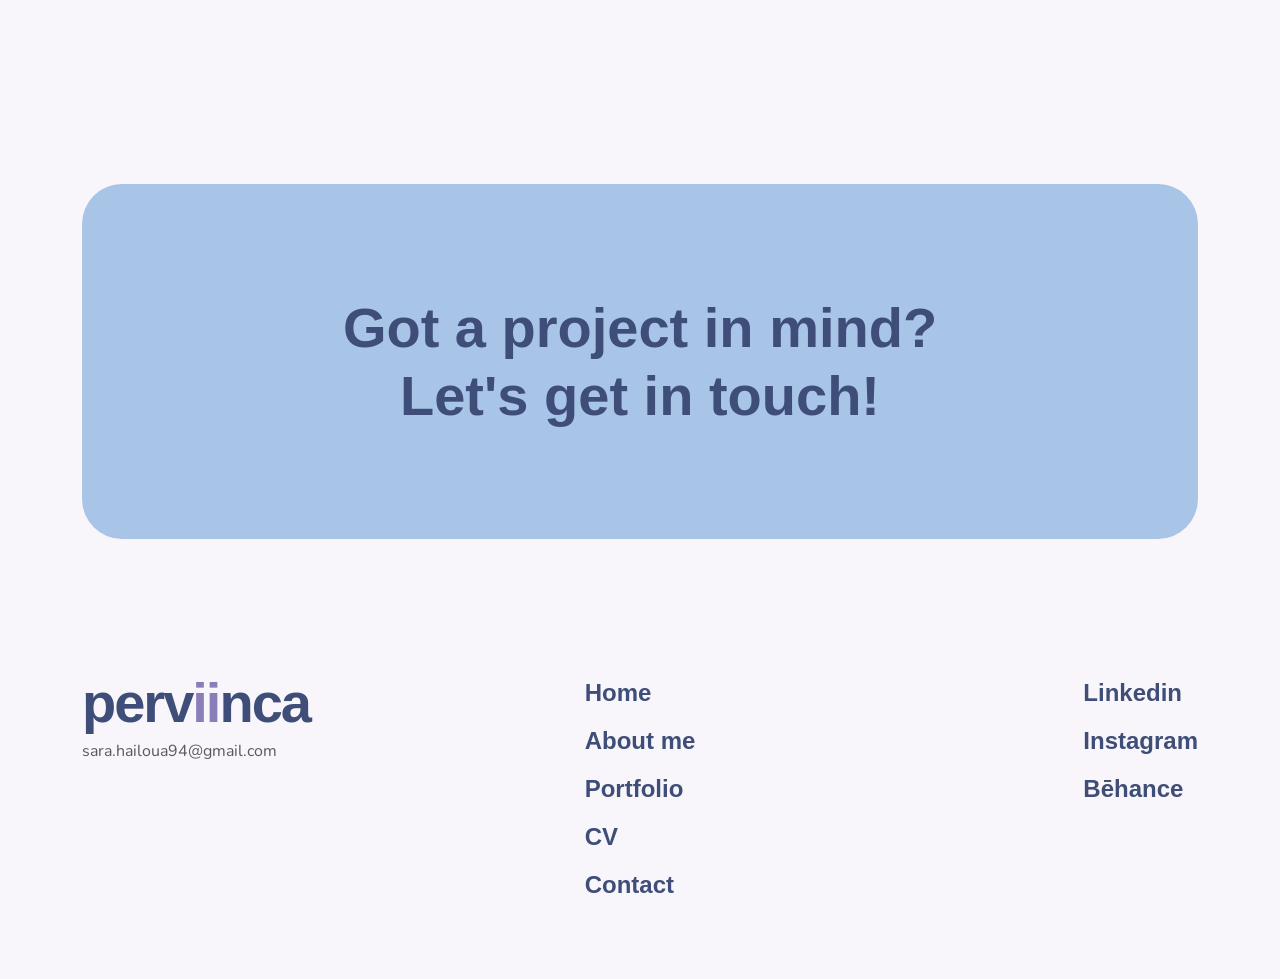
==== commit 8103e812: "Homepage & About (#1)" ====
--- a/about.html
+++ b/about.html
@@ -5,195 +5,201 @@
 		<meta name="viewport" content="width=device-width, initial-scale=1.0" />
 		<title>About | Perviinca</title>
 		<link href="https://cdn.jsdelivr.net/npm/bootstrap@5.3.0/dist/css/bootstrap.min.css" rel="stylesheet" />
-		<link rel="preconnect" href="https://fonts.googleapis.com" />
-		<link rel="preconnect" href="https://fonts.gstatic.com" crossorigin />
-		<link
-			href="https://fonts.googleapis.com/css2?family=Nunito:ital,wght@0,200..1000;1,200..1000&display=swap"
-			rel="stylesheet"
-		/>
+		<link rel="preconnect" href="https://fonts.googleapis.com">
+<link rel="preconnect" href="https://fonts.gstatic.com" crossorigin>
+<link href="https://fonts.googleapis.com/css2?family=Nunito:ital,wght@0,200..1000;1,200..1000&display=swap" rel="stylesheet">
 		<link rel="stylesheet" href="./style.css" />
 	</head>
-
-	<body>
-		<header>
-			<nav class="navbar fixed-top custom-nav">
-				<div class="container">
-					<a class="navbar-brand" href="index.html">
-						<img src="./assets/logo.svg" alt="Logo" height="60" />
-					</a>
-
-					<button class="btn-menu-custom" type="button" data-bs-toggle="offcanvas" data-bs-target="#offcanvasNavbar">
-						MENU
-					</button>
-
-					<div class="offcanvas offcanvas-end" tabindex="-1" id="offcanvasNavbar">
-						<div class="offcanvas-header">
-							<button type="button" class="btn-close ms-auto" data-bs-dismiss="offcanvas"></button>
-						</div>
-						<div class="offcanvas-body">
-							<ul class="navbar-nav pe-3">
-								<li class="nav-item"><a class="nav-link" href="index.html">Home</a></li>
-								<li class="nav-item"><a class="nav-link" href="about.html">About me</a></li>
-								<li class="nav-item"><a class="nav-link" href="index.html#featured-projects">Portfolio</a></li>
-								<li class="nav-item"><a class="nav-link" href="cv.html">CV</a></li>
-								<li class="nav-item"><a class="nav-link" href="contact.html">Contact</a></li>
-							</ul>
-						</div>
-					</div>
-				</div>
-			</nav>
-		</header>
-
-		<main>
-			<section id="about-hero" class="vh-100 d-flex align-items-center">
-				<div class="container text-center">
-					<div class="d-inline-block position-relative mb-5">
-						<span
-							class="caption-kawaii text-navy position-absolute"
-							style="top: -25px; left: -45px; font-size: 1.8rem; transform: rotate(-5deg)"
-						>
-							Who is
-						</span>
-						<h1 class="hero-title-about m-0">perv<span class="text-violet">ii</span>nca?</h1>
-					</div>
-
-					<div class="row justify-content-center">
-						<div class="col-md-9 col-lg-8">
-							<p class="about-text">
-								I’m <span class="text-violet fw-bold">Sara</span>, a junior digital
-								<span class="text-violet fw-bold">Product Designer</span><br />
-								who’s building a <span class="fw-bold">solid experience</span> in UX/UI <br />
-								create <span class="fw-bold">intuitive empathy-driven experiences</span><br />
-								that blend functionality and aesthetics to connect<br />
-								<span class="fw-bold text-ink">users</span> authentically with digital services.
-							</p>
-						</div>
-					</div>
-				</div>
-			</section>
-
-			<section id="about-details" class="py-5">
-				<div class="container">
-					<div class="row align-items-center justify-content-between">
-						<div class="col-md-6 text-start" style="padding-bottom: 144px">
-							<h2 class="h3 fw-bold text-ink mb-4">But how did I end up here?</h2>
-							<p class="font-nunito text-ink mb-4">
-								My experience began as a graphic designer and illustrator, after graduating in Cultural Heritage
-								Sciences and traveling to Japan, which greatly influenced my style and approach to seeing things.
-							</p>
-							<p class="font-nunito text-ink">
-								For the last 4 years I worked as a Social Media Manager and Communication Specialist and now finishing
-								my Master's degree in UX/UI Design.
-							</p>
-						</div>
-
-						<div class="col-md-5 text-center position-relative">
-							<span
-								class="caption-kawaii text-navy position-absolute"
-								style="top: -20px; right: 20px; font-size: 1.5rem; transform: rotate(15deg)"
-							>
-								Cucu, it’s me!
-							</span>
-
-							<div class="photo-circle mx-auto">
-								<img src="./assets/img-profile.JPG" alt="Sara" class="img-fluid" />
-							</div>
-						</div>
-					</div>
-				</div>
-			</section>
-
-			<div class="divider-container bg-pervinca-light"></div>
-
-			<section id="skills" class="bg-pervinca-light pb-5">
-				<div class="container" style="padding-top: 144px; padding-bottom: 144px">
-					<div class="row">
-						<div class="col-md-4">
-							<h2 class="hero-title-about text-ink">Skills</h2>
-						</div>
-
-						<div class="col-md-8">
-							<div class="row g-5">
-								<div class="col-md-6">
-									<h3 class="h4 fw-bold text-ink mb-3">User Research</h3>
-									<p class="font-nunito text-ink opacity-75">
-										Conduct and analyze user research to ensure design decisions are insight-driven, turning findings
-										into actionable improvements.
-									</p>
-								</div>
-								<div class="col-md-6">
-									<h3 class="h4 fw-bold text-ink mb-3">UX / UI Design</h3>
-									<p class="font-nunito text-navy opacity-75">
-										Develop detailed prototypes and design specifications that clearly communicate design concepts and
-										interactions.
-									</p>
-								</div>
-								<div class="col-md-6">
-									<h3 class="h4 fw-bold text-ink mb-3">End-to-end design</h3>
-									<p class="font-nunito text-navy opacity-75">
-										Lead the full design process, from initial concept and prototyping through to final implementation.
-									</p>
-								</div>
-								<div class="col-md-6">
-									<h3 class="h4 fw-bold text-ink mb-3">Collaborative Workflow</h3>
-									<p class="font-nunito text-navy opacity-75">
-										Work with cross-functional teams to align design, development, and product strategy. Operate within
-										sprint cycles, driving continuous improvement and delivering value through iterative design.
-									</p>
-								</div>
-
-								<div class="col-md-6">
-									<h3 class="h4 fw-bold text-ink mb-3">Empathy Journey</h3>
-									<p class="font-nunito text-ink opacity-75">
-										Connecting with users by actively observing, listening to and understanding their needs, behaviors,
-										and pain points, translating human insights into meaningful and intuitive design solutions.
-									</p>
-								</div>
-
-								<div class="col-md-6">
-									<h3 class="h4 fw-bold text-ink mb-3">Timekeeping</h3>
-									<p class="font-nunito text-ink opacity-75">
-										Manage time effectively, ensuring deadlines are met and design deliverables are delivered on
-										schedule without compromising quality.
-									</p>
-								</div>
-							</div>
-						</div>
-					</div>
-				</div>
-			</section>
-
-			<div class="divider-container bg-off-white"></div>
-
-			<section id="tools" class="bg-off-white pb-5">
-				<div class="container text-center" style="padding-top: 144px">
-					<h2 class="hero-title-about text-ink mb-5">My everyday<br />tools</h2>
-					<div class="tool-slider">
-						<div class="tool-track">
-							<div class="tool-card"><img src="./assets/ic-figma.svg" alt="Figma" /></div>
-							<div class="tool-card"><img src="./assets/ic-procreate.png" alt="Procreate" /></div>
-							<div class="tool-card"><img src="./assets/ic-photoshoop.svg" alt="Photoshop" /></div>
-							<div class="tool-card"><img src="./assets/ic-miro.svg" alt="Miro" /></div>
-							<div class="tool-card"><img src="./assets/ic-claude.svg" alt="Claude" /></div>
-							<div class="tool-card"><img src="./assets/ic-n8n.svg" alt="n8n" /></div>
-							<div class="tool-card"><img src="./assets/ic-canva.svg" alt="Canva" /></div>
-							<div class="tool-card"><img src="./assets/ic-useberry.svg" alt="Useberry" /></div>
-							<div class="tool-card"><img src="./assets/ic-figma.svg" alt="Figma" /></div>
-							<div class="tool-card"><img src="./assets/ic-procreate.png" alt="Procreate" /></div>
-							<div class="tool-card"><img src="./assets/ic-photoshoop.svg" alt="Photoshop" /></div>
-							<div class="tool-card"><img src="./assets/ic-miro.svg" alt="Miro" /></div>
-							<div class="tool-card"><img src="./assets/ic-claude.svg" alt="Claude" /></div>
-							<div class="tool-card"><img src="./assets/ic-n8n.svg" alt="n8n" /></div>
-							<div class="tool-card"><img src="./assets/ic-canva.svg" alt="Canva" /></div>
-							<div class="tool-card"><img src="./assets/ic-useberry.svg" alt="Useberry" /></div>
-						</div>
-					</div>
-				</div>
-			</section>
-		</main>
-
-		<div class="container" style="margin-top: 144px; margin-bottom: 88px">
-			<a href="./contact.html" class="text-decoration-none d-block">
+</html>
+
+<body>
+	<header>
+		<nav class="navbar fixed-top custom-nav">
+			<div class="container">
+				<a class="navbar-brand" href="index.html">
+					<img src="./assets/logo.svg" ii alt="Logo" height="40" />
+				</a>
+
+				<button class="btn-menu-custom" type="button" data-bs-toggle="offcanvas" data-bs-target="#offcanvasNavbar">
+					MENU
+				</button>
+
+				<div class="offcanvas offcanvas-end" tabindex="-1" id="offcanvasNavbar">
+					<div class="offcanvas-header">
+						<button type="button" class="btn-close ms-auto" data-bs-dismiss="offcanvas"></button>
+					</div>
+					<div class="offcanvas-body">
+						<ul class="navbar-nav pe-3">
+							<li class="nav-item"><a class="nav-link" href="index.html">Home</a></li>
+							<li class="nav-item"><a class="nav-link" href="about.html">About me</a></li>
+							<li class="nav-item"><a class="nav-link" href="portfolio.html">Portfolio</a></li>
+							<li class="nav-item"><a class="nav-link" href="cv.html">CV</a></li>
+							<li class="nav-item"><a class="nav-link" href="contatti.html">Contact</a></li>
+						</ul>
+					</div>
+				</div>
+			</div>
+		</nav>
+	</header>
+
+	<main>
+		<section id="about-hero" class="vh-100 d-flex align-items-center">
+			<div class="container text-center">
+				<div class="d-inline-block position-relative mb-5">
+					<span
+						class="caption-kawaii text-navy position-absolute"
+						style="top: -25px; left: -45px; font-size: 1.8rem; transform: rotate(-5deg)"
+					>
+						Who is
+					</span>
+					<h1 class="hero-title-about m-0">perv<span class="text-violet">ii</span>nca?</h1>
+				</div>
+
+				<div class="row justify-content-center">
+					<div class="col-md-9 col-lg-8">
+						<p class="about-text">
+							I’m <span class="text-violet fw-bold">Sara</span>, a junior digital
+							<span class="text-violet fw-bold">Product Designer</span><br>
+							who’s building a <span class="fw-bold">solid experience</span> in UX/UI <br>
+              create <span class="fw-bold">intuitive empathy-driven experiences</span><br>
+							that blend functionality and aesthetics to connect<br>
+							<span class="fw-bold text-ink">users</span> authentically with digital services.
+						</p>
+					</div>
+				</div>
+			</div>
+		</section>
+
+    <section id="about-details" class="py-5">
+    <div class="container">
+        <div class="row align-items-center justify-content-between">
+            
+            <div class="col-md-6 text-start" style="padding-bottom: 144px;">
+                <h2 class="h3 fw-bold text-ink mb-4">But how did I end up here?</h2>
+                <p class="font-nunito text-ink mb-4">
+                    My experience began as a graphic designer and illustrator,
+                    after graduating in Cultural Heritage Sciences and traveling to Japan, 
+                    which greatly influenced my style and approach to seeing things.
+                </p>
+                <p class="font-nunito text-ink">
+                    For the last 4 years I worked as a Social Media Manager and 
+                    Communication Specialist and now finishing my Master's degree 
+                    in UX/UI Design.
+                </p>
+            </div>
+
+            <div class="col-md-5 text-center position-relative">
+                <span class="caption-kawaii text-navy position-absolute" 
+                      style="top: -20px; right: 20px; font-size: 1.5rem; transform: rotate(15deg);">
+                    Cucu, it’s me!
+                </span>
+                
+                <div class="photo-circle mx-auto">
+                    <img src="./assets/img-profile.JPG" alt="Sara" class="img-fluid">
+                </div>
+            </div>
+
+        </div>
+    </div>
+    </section>
+
+<div class="divider-container bg-pervinca-light"></div>
+
+    <section id="skills" class="bg-pervinca-light pb-5">
+    <div class="container" style="padding-top: 144px;padding-bottom: 144px;">
+        <div class="row">
+
+          <div class="col-md-4">
+                <h2 class="hero-title-about text-ink">Skills</h2>
+            </div>
+            
+            <div class="col-md-8">
+                <div class="row g-5">
+                    <div class="col-md-6">
+                        <h3 class="h4 fw-bold text-ink mb-3">User Research</h3>
+                        <p class="font-nunito text-ink opacity-75">
+                            Conduct and analyze user research to ensure design decisions are insight-driven, 
+                            turning findings into actionable improvements.
+                        </p>
+                    </div>
+                    <div class="col-md-6">
+                        <h3 class="h4 fw-bold text-ink mb-3">UX / UI Design</h3>
+                        <p class="font-nunito text-navy opacity-75">
+                            Develop detailed prototypes and design specifications that clearly 
+                            communicate design concepts and interactions.
+                        </p>
+                    </div>
+                    <div class="col-md-6">
+                        <h3 class="h4 fw-bold text-ink mb-3">End-to-end design</h3>
+                        <p class="font-nunito text-navy opacity-75">
+                            Lead the full design process, from initial concept and prototyping 
+                            through to final implementation.
+                        </p>
+                    </div>
+                    <div class="col-md-6">
+                        <h3 class="h4 fw-bold text-ink mb-3">Collaborative Workflow</h3>
+                        <p class="font-nunito text-navy opacity-75">
+                            Work with cross-functional teams to align design, development, and product strategy. 
+                            Operate within sprint cycles, driving continuous improvement and delivering value through iterative design.
+                        </p>
+                    </div>
+
+                    <div class="col-md-6">
+                      <h3 class="h4 fw-bold text-ink mb-3">Empathy Journey</h3>
+                      <p class="font-nunito text-ink opacity-75">
+                      Connecting with users by actively observing, listening to and understanding their needs, 
+                      behaviors, and pain points, translating human insights into meaningful and intuitive design solutions.
+                      </p>
+                    </div>
+
+                    <div class="col-md-6">
+                        <h3 class="h4 fw-bold text-ink mb-3">Timekeeping</h3>
+                        <p class="font-nunito text-ink opacity-75">
+                            Manage time effectively, ensuring deadlines are met and design deliverables 
+                            are delivered on schedule without compromising quality.
+                        </p>
+                    </div>
+                </div>
+            </div>
+        </div>
+    </div>
+    </section>
+
+<div class="divider-container bg-off-white"></div>
+
+<section id="tools" class="bg-off-white pb-5">
+    <div class="container text-center" style="padding-top: 144px;">
+        
+        <h2 class="hero-title-about text-ink mb-5">My everyday<br>tools</h2>
+        <div class="tool-slider">
+        <div class="tool-track">
+
+        <div class="tool-card"><img src="./assets/ic-figma.svg" alt="Figma"></div>
+        <div class="tool-card"><img src="./assets/ic-procreate.png" alt="Procreate"></div>
+        <div class="tool-card"><img src="./assets/ic-photoshoop.svg" alt="Photoshop"></div>
+        <div class="tool-card"><img src="./assets/ic-miro.svg" alt="Miro"></div>
+        <div class="tool-card"><img src="./assets/ic-claude.svg" alt="Claude"></div>
+        <div class="tool-card"><img src="./assets/ic-n8n.svg" alt="n8n"></div>
+        <div class="tool-card"><img src="./assets/ic-canva.svg" alt="Canva"></div>
+        <div class="tool-card"><img src="./assets/ic-useberry.svg" alt="Useberry"></div>
+        
+        <div class="tool-card"><img src="./assets/ic-figma.svg" alt="Figma"></div>
+        <div class="tool-card"><img src="./assets/ic-procreate.png" alt="Procreate"></div>
+        <div class="tool-card"><img src="./assets/ic-photoshoop.svg" alt="Photoshop"></div>
+        <div class="tool-card"><img src="./assets/ic-miro.svg" alt="Miro"></div>
+        <div class="tool-card"><img src="./assets/ic-claude.svg" alt="Claude"></div>
+        <div class="tool-card"><img src="./assets/ic-n8n.svg" alt="n8n"></div>
+        <div class="tool-card"><img src="./assets/ic-canva.svg" alt="Canva"></div>
+        <div class="tool-card"><img src="./assets/ic-useberry.svg" alt="Useberry"></div>
+    </div>
+</div>
+        
+    </div>
+</section>
+  </main>
+
+  <div class="container" style="margin-top: 144px; margin-bottom: 88px">
+			<a href="contatti.html" class="text-decoration-none d-block">
 				<div class="cta-contact-box text-center">
 					<h2 class="display-4 fw-bold">Got a project in mind?</h2>
 					<h2 class="display-4 fw-bold">Let's get in touch!</h2>
@@ -215,9 +221,9 @@
 						<ul class="list-unstyled footer-links">
 							<li><a href="index.html">Home</a></li>
 							<li><a href="about.html">About me</a></li>
-							<li><a href="index.html#featured-projects">Portfolio</a></li>
+							<li><a href="portfolio.html">Portfolio</a></li>
 							<li><a href="cv.html">CV</a></li>
-							<li><a href="contact.html">Contact</a></li>
+							<li><a href="contatti.html">Contact</a></li>
 						</ul>
 					</div>
 
@@ -232,6 +238,6 @@
 			</div>
 		</footer>
 
-		<script src="https://cdn.jsdelivr.net/npm/bootstrap@5.3.0/dist/js/bootstrap.bundle.min.js"></script>
-	</body>
+	<script src="https://cdn.jsdelivr.net/npm/bootstrap@5.3.0/dist/js/bootstrap.bundle.min.js"></script>
+</body>
 </html>
--- a/style.css
+++ b/style.css
@@ -70,7 +70,6 @@
 .btn-menu-custom:hover {
 	transform: scale(1.05);
 	background-color: var(--navy);
-	color: var(--off-white);
 }
 
 .offcanvas {
@@ -86,14 +85,8 @@
 	font-family: "Fredoka", sans-serif;
 	font-size: 2.5rem;
 	font-weight: 700;
-	color: white !important;
+	color: var(--off-white) !important;
 	padding: 20px 0;
-}
-
-.offcanvas .nav-link:hover {
-	transform: translateX(10px);
-	color: var(--off-white) !important;
-	font-weight: 700;
 }
 
 .offcanvas .nav-item {
@@ -405,38 +398,34 @@
 	background-color: #ffffff;
 }
 
-/* Contenitore Immagine */
 .project-img-container img {
 	width: 100%;
 	border: 1px solid rgba(63, 78, 120, 0.1);
 }
 
-/* Bottone Case Study (Fredoka) */
 .project-card .btn-navy-pill {
 	font-family: "Fredoka", sans-serif;
 	font-size: 0.9rem;
 }
 
-/* --- CTA BOX AZZURRO --- */
 .cta-contact-box {
 	background-color: var(--sky);
 	border-radius: 40px;
-	padding: 110px 40px; /* Altezza generosa come richiesto */
+	padding: 110px 40px;
 	transition: transform 0.3s ease;
 }
 
 .cta-contact-box h2 {
 	font-family: "Fredoka", sans-serif;
-	color: var(--navy) !important; /* Testo sempre Navy */
+	color: var(--navy) !important;
 	margin: 0;
-	transition: transform 0.3s ease; /* Per l'ingrandimento del testo */
+	transition: transform 0.3s ease;
 }
 
 .cta-contact-box:hover h2 {
-	transform: scale(1.08); /* Il testo aumenta di dimensione come richiesto */
-}
-
-/* --- FOOTER --- */
+	transform: scale(1.08);
+}
+
 .footer-bg {
 	background-color: var(--off-white);
 	padding-top: 60px;
@@ -468,6 +457,7 @@
 		font-size: 1.8rem;
 	}
 }
+
 /* ---  ABOUT --- */
 
 .hero-title-about {
@@ -606,231 +596,3 @@
 		transform: translateX(-50%);
 	}
 }
-
-/* --- PAGINA CONTATTI --- */
-
-.contact-form {
-	font-family: "Nunito", sans-serif; /* Applicato a tutto il form */
-}
-
-.contact-cat {
-	max-width: 80%; /* Regola qui la dimensione dell'immagine */
-	height: auto;
-}
-
-/* Label del form */
-.contact-form .form-label {
-	font-weight: 700;
-	color: var(--ink);
-	margin-bottom: 0;
-}
-
-/* Pillole Custom */
-.btn-pill-custom {
-	border-radius: var(--radius-pill);
-	border: none;
-	background-color: var(--off-white); /* Default: Off-white */
-	color: var(--ink);
-	padding: 8px 20px;
-	font-weight: 600;
-	transition: all 0.3s ease;
-}
-
-.btn-pill-custom:hover {
-	background-color: var(--pervinca-light); /* Hover un po' più scuro/lilla */
-	color: var(--ink);
-}
-
-.btn-check:checked + .btn-pill-custom {
-	background-color: var(--navy) !important; /* Selected: Navy */
-	color: white !important;
-}
-
-/* Textarea: sistemiamo l'altezza minima */
-textarea.custom-input {
-	min-height: 40px;
-	resize: none;
-}
-
-/* --- SEZIONE CONTATTI COMPLETA --- */
-
-.contact-section {
-	background-color: #d4caf2; /* Colore lilla di sfondo */
-	min-height: 100vh;
-	display: flex;
-	align-items: center;
-}
-
-.contact-title {
-	font-family: "Fredoka", sans-serif;
-	font-weight: 600;
-	color: var(--ink);
-	font-size: clamp(2rem, 5vw, 3rem);
-	line-height: 1.2;
-}
-
-.contact-form {
-	font-family: "Nunito", sans-serif;
-}
-
-.custom-input {
-	width: 100%;
-	background: transparent !important;
-	border: none;
-	border-bottom: 2px solid rgba(255, 255, 255, 0.6);
-	padding: 10px 0;
-	color: var(--ink);
-	outline: none;
-	transition: all 0.3s ease;
-	border-radius: 0;
-}
-
-.custom-input:focus {
-	border-bottom-color: var(--ink); /* La linea diventa scura quando scrivi */
-	box-shadow: none; /* Toglie l'alone blu di Bootstrap */
-}
-
-/* Label del form */
-.contact-form .form-label {
-	font-weight: 700;
-	color: var(--ink);
-	margin-top: 10px;
-	display: block;
-}
-
-/* Pillole Custom - Stati corretti */
-.btn-pill-custom {
-	border-radius: var(--radius-pill);
-	border: none;
-	background-color: var(--off-white) !important; /* Forza il colore di partenza */
-	color: var(--ink) !important;
-	padding: 8px 24px;
-	font-weight: 700;
-	transition: all 0.3s ease;
-}
-
-/* Hover: Deve diventare Navy con testo chiaro */
-.btn-pill-custom:hover {
-	background-color: var(--navy) !important;
-	color: var(--off-white) !important;
-	transform: translateY(-2px); /* Un piccolo tocco di dinamismo extra */
-}
-
-/* Selected/Checked: Rimane Navy */
-.btn-check:checked + .btn-pill-custom {
-	background-color: var(--navy) !important;
-	color: var(--off-white) !important;
-}
-
-.btn-submit {
-	background-color: var(--ink);
-	color: white;
-	border: none;
-	padding: 16px;
-	border-radius: 12px;
-	width: 100%;
-	font-weight: 700;
-	text-transform: uppercase;
-	letter-spacing: 1px;
-	margin-top: 20px;
-	transition: opacity 0.2s;
-}
-
-.btn-submit:hover {
-	opacity: 0.9;
-}
-
-.contact-cat {
-	max-width: 350px;
-	height: auto;
-}
-
-.divider-container-flipped {
-	width: 100%;
-	height: 144px;
-
-	-webkit-mask-image: url(./assets/divider-full.svg);
-	mask-image: url(./assets/divider-full.svg);
-	-webkit-mask-repeat: repeat-x;
-	mask-repeat: repeat-x;
-	-webkit-mask-size: contain;
-	mask-size: contain;
-
-	transform: rotate(180deg);
-	position: relative;
-	z-index: 10;
-	margin-top: -1px;
-	margin-bottom: -72px;
-}
-
-.cv-section {
-	background-color: var(--off-white);
-	padding-top: 120px !important;
-}
-
-.border-pervinca {
-	border-color: var(--pervinca-light) !important;
-}
-
-.profile-img-cv {
-	width: 180px;
-	height: 180px;
-	object-fit: cover;
-	object-position: center;
-}
-
-.profile-img-container {
-	display: flex;
-	justify-content: center;
-	align-items: center;
-}
-
-@media (min-width: 992px) {
-	.border-start-custom {
-		border-left: 2px dashed var(--pervinca-light);
-	}
-}
-
-.badge-skill {
-	background-color: var(--navy) !important;
-	color: white !important;
-	border-radius: var(--radius-pill);
-	padding: 10px 18px;
-	font-family: "Nunito", sans-serif;
-	font-weight: 700;
-	transition: all 0.3s ease;
-	cursor: default;
-}
-
-.badge-creative-skill {
-	background-color: var(--rose) !important;
-	color: white !important;
-	border-radius: var(--radius-pill);
-	padding: 10px 18px;
-	font-family: "Nunito", sans-serif;
-	font-weight: 700;
-	transition: all 0.3s ease;
-	cursor: default;
-}
-
-.badge-skill:hover {
-	transform: scale(1.1) rotate(3deg);
-	background-color: var(--violet) !important;
-}
-
-.badge-creative-skill:hover {
-	transform: scale(1.1) rotate(3deg);
-	background-color: var(--violet) !important;
-}
-
-/* Lingue con effetto */
-.lang-item {
-	padding: 8px 0;
-	transition: all 0.3s ease;
-}
-
-.lang-item:hover {
-	transform: translateX(10px);
-	color: var(--violet);
-	font-weight: 700;
-}
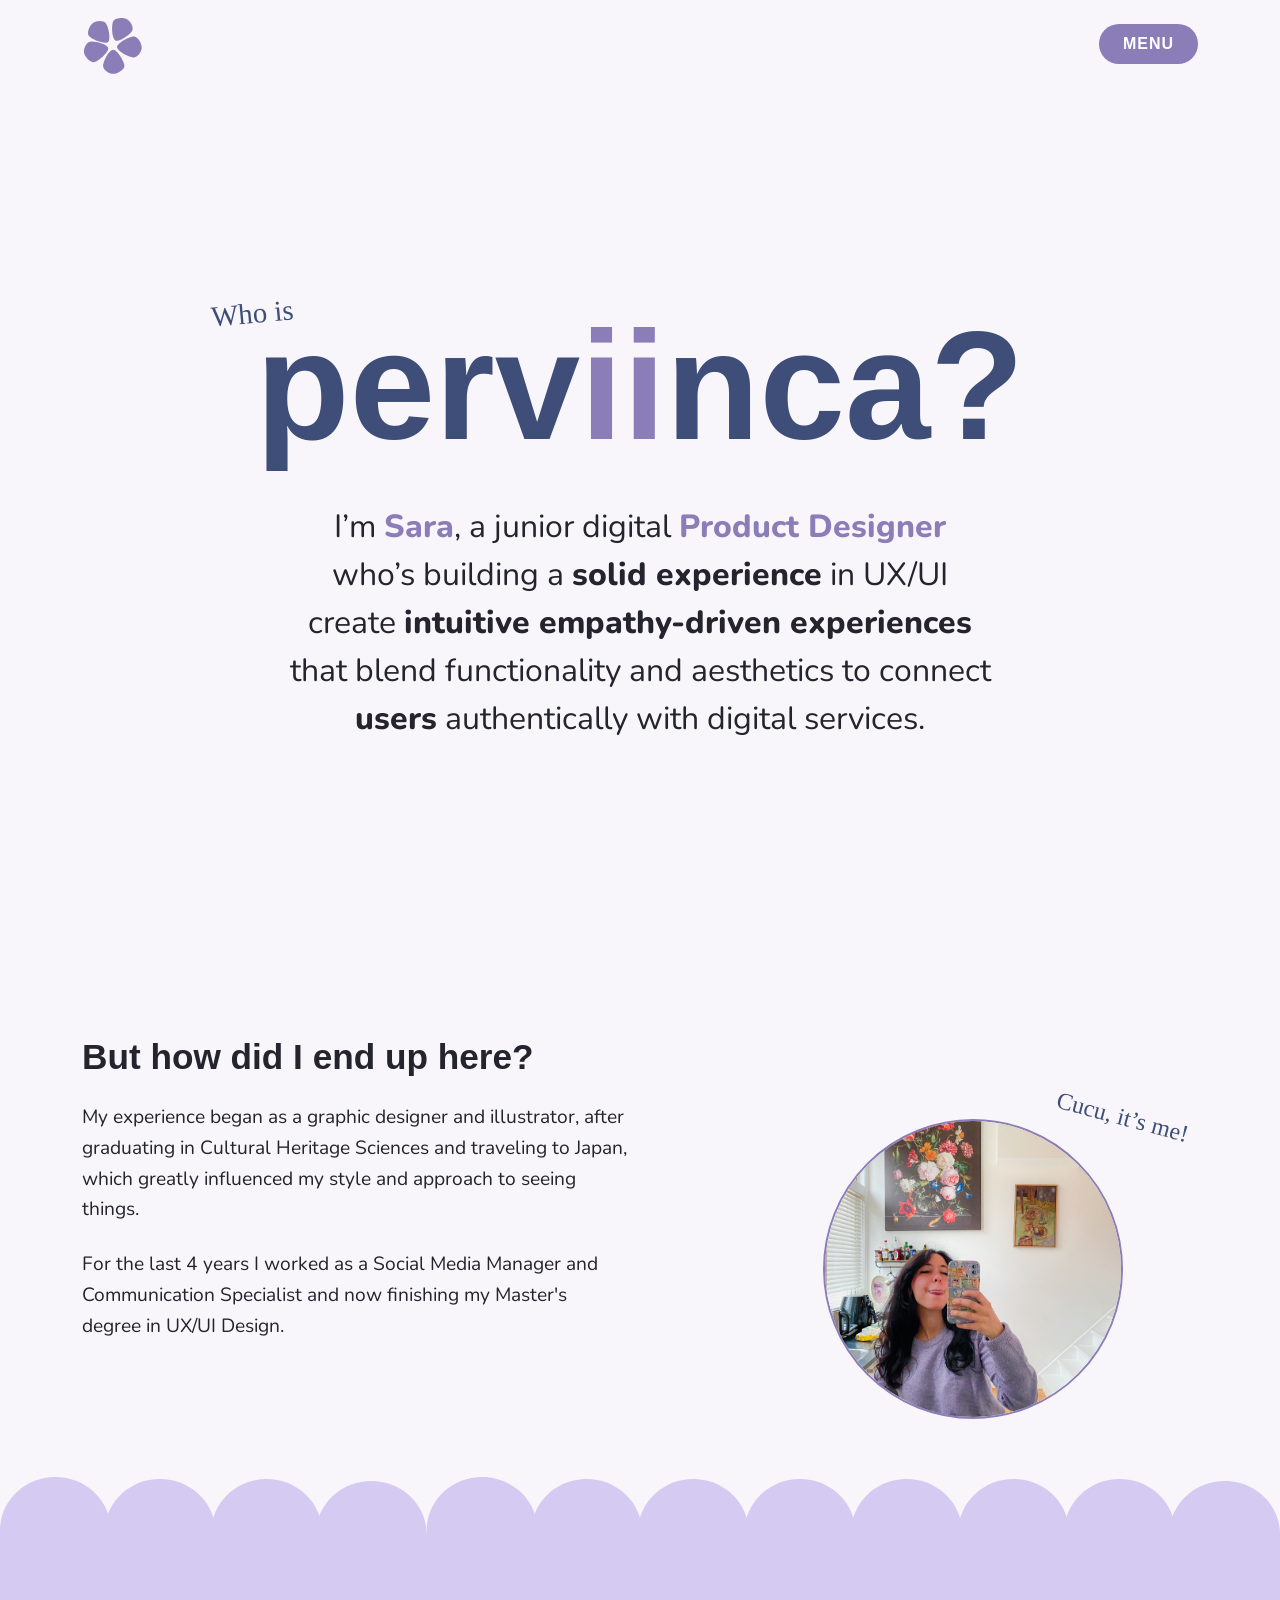
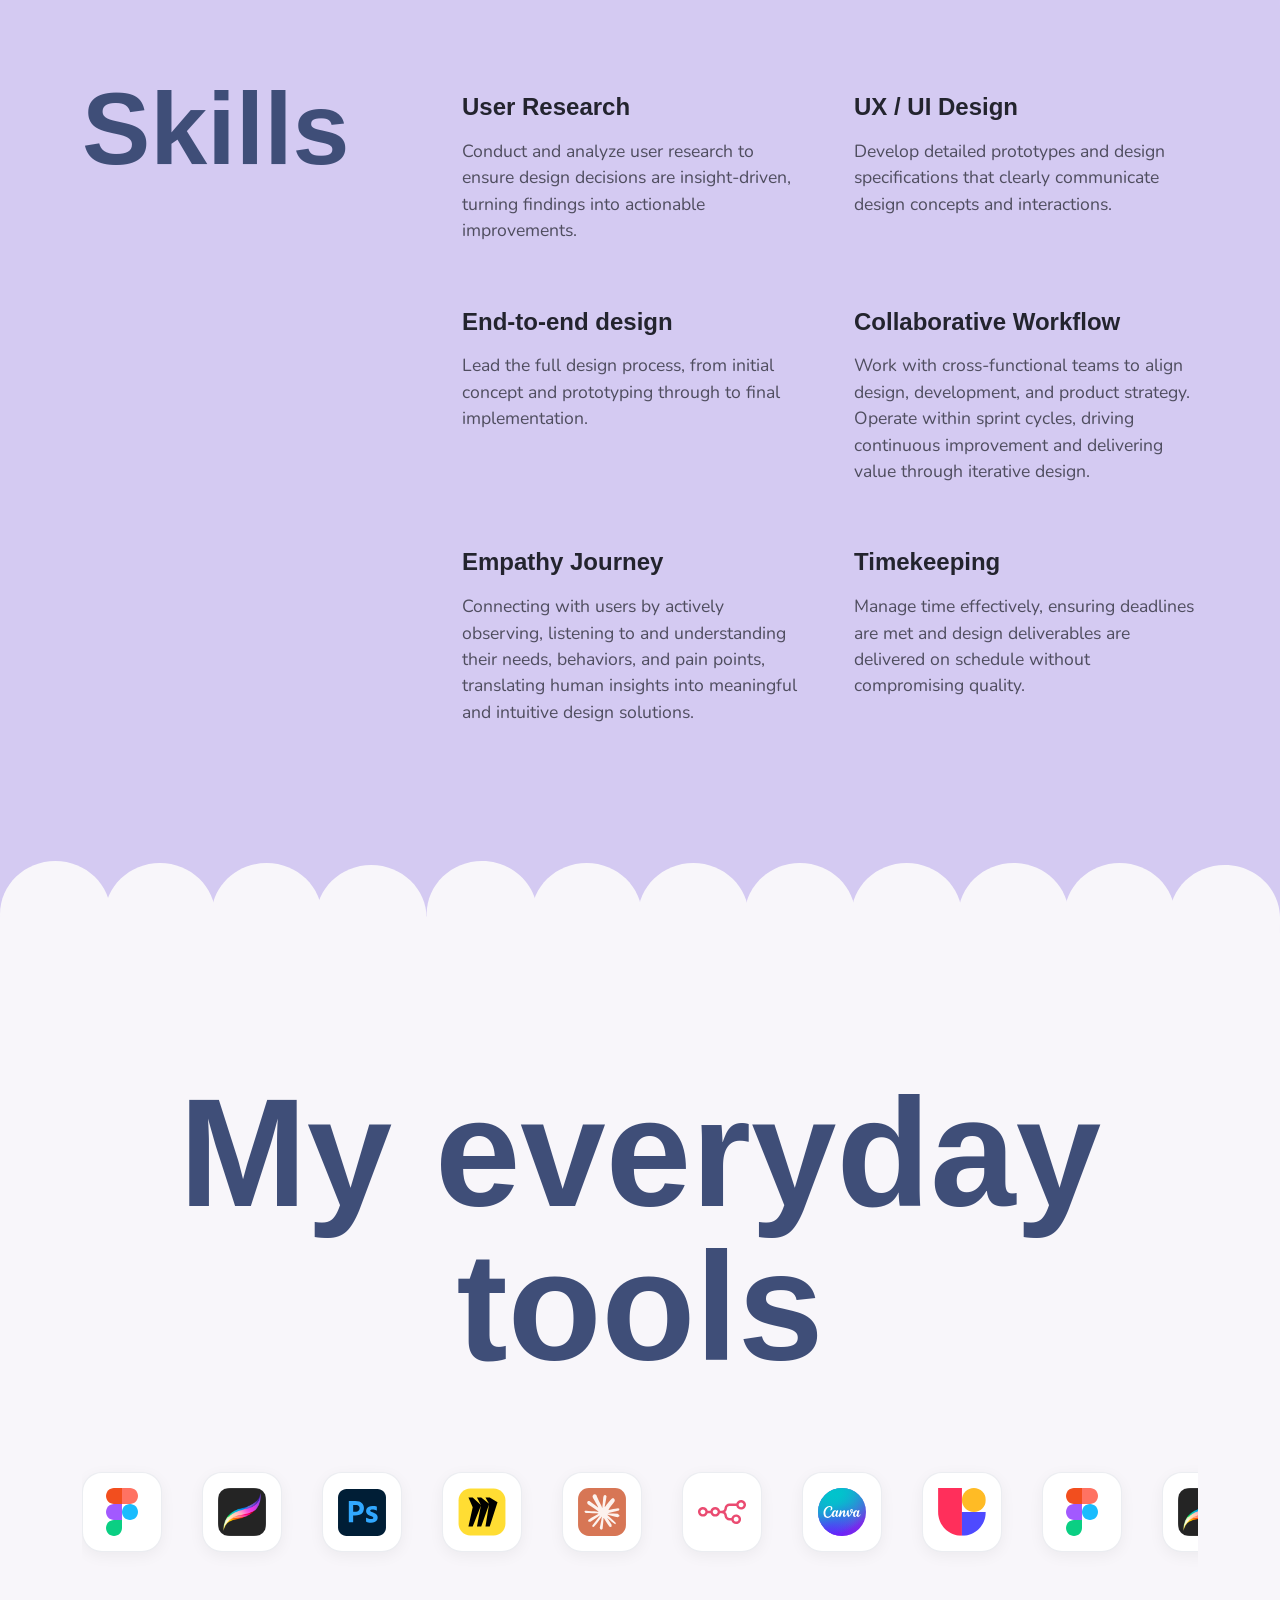
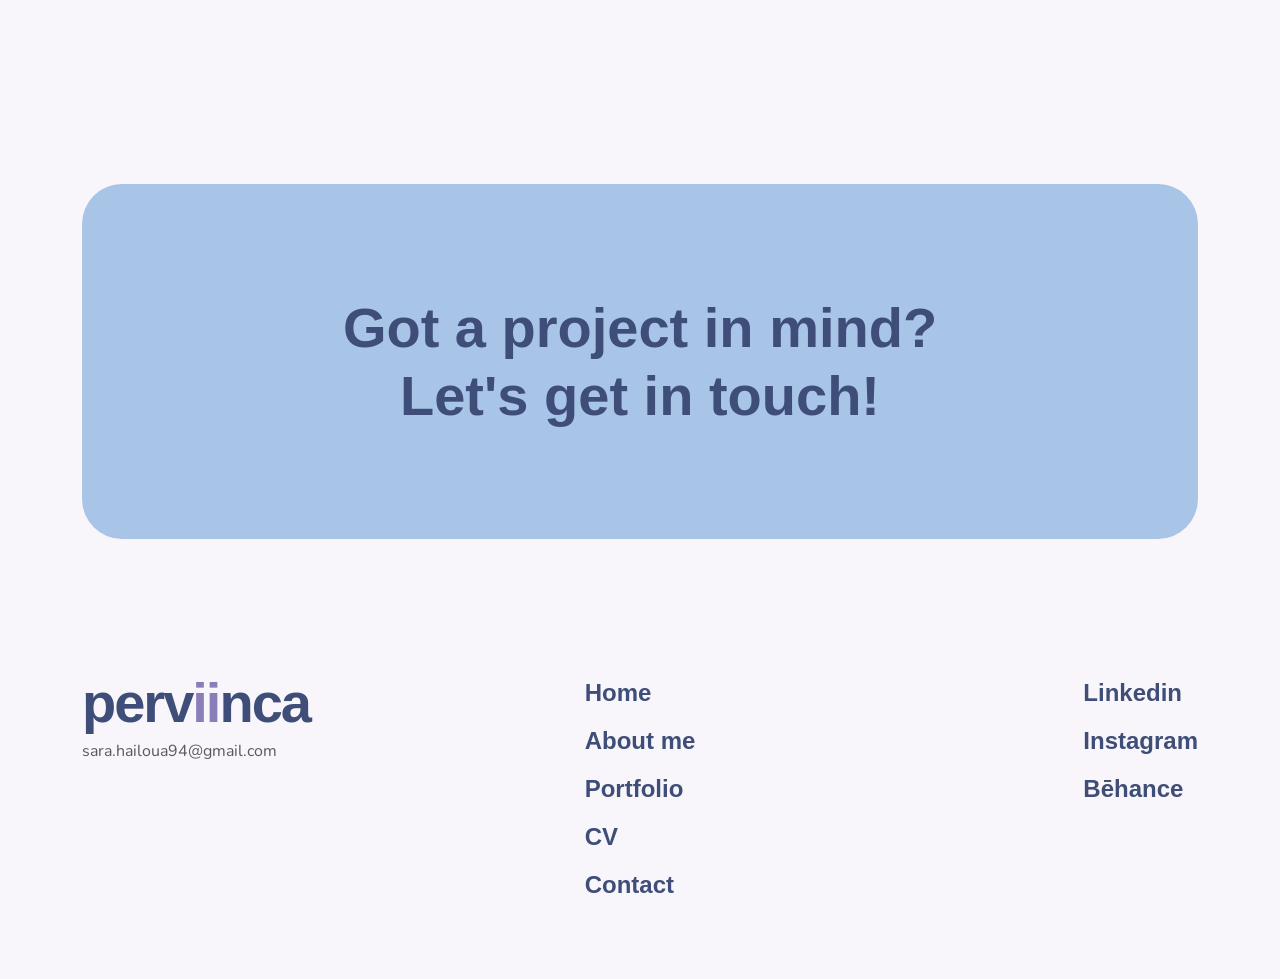
==== commit fbfd8d08: "Merge branch 'main' into website-complete" ====
--- a/about.html
+++ b/about.html
@@ -5,201 +5,196 @@
 		<meta name="viewport" content="width=device-width, initial-scale=1.0" />
 		<title>About | Perviinca</title>
 		<link href="https://cdn.jsdelivr.net/npm/bootstrap@5.3.0/dist/css/bootstrap.min.css" rel="stylesheet" />
-		<link rel="preconnect" href="https://fonts.googleapis.com">
-<link rel="preconnect" href="https://fonts.gstatic.com" crossorigin>
-<link href="https://fonts.googleapis.com/css2?family=Nunito:ital,wght@0,200..1000;1,200..1000&display=swap" rel="stylesheet">
+		<link rel="preconnect" href="https://fonts.googleapis.com" />
+		<link rel="preconnect" href="https://fonts.gstatic.com" crossorigin />
+		<link
+			href="https://fonts.googleapis.com/css2?family=Nunito:ital,wght@0,200..1000;1,200..1000&display=swap"
+			rel="stylesheet"
+		/>
 		<link rel="stylesheet" href="./style.css" />
 	</head>
-</html>
-
-<body>
-	<header>
-		<nav class="navbar fixed-top custom-nav">
-			<div class="container">
-				<a class="navbar-brand" href="index.html">
-					<img src="./assets/logo.svg" ii alt="Logo" height="40" />
-				</a>
-
-				<button class="btn-menu-custom" type="button" data-bs-toggle="offcanvas" data-bs-target="#offcanvasNavbar">
-					MENU
-				</button>
-
-				<div class="offcanvas offcanvas-end" tabindex="-1" id="offcanvasNavbar">
-					<div class="offcanvas-header">
-						<button type="button" class="btn-close ms-auto" data-bs-dismiss="offcanvas"></button>
-					</div>
-					<div class="offcanvas-body">
-						<ul class="navbar-nav pe-3">
-							<li class="nav-item"><a class="nav-link" href="index.html">Home</a></li>
-							<li class="nav-item"><a class="nav-link" href="about.html">About me</a></li>
-							<li class="nav-item"><a class="nav-link" href="portfolio.html">Portfolio</a></li>
-							<li class="nav-item"><a class="nav-link" href="cv.html">CV</a></li>
-							<li class="nav-item"><a class="nav-link" href="contatti.html">Contact</a></li>
-						</ul>
-					</div>
-				</div>
-			</div>
-		</nav>
-	</header>
-
-	<main>
-		<section id="about-hero" class="vh-100 d-flex align-items-center">
-			<div class="container text-center">
-				<div class="d-inline-block position-relative mb-5">
-					<span
-						class="caption-kawaii text-navy position-absolute"
-						style="top: -25px; left: -45px; font-size: 1.8rem; transform: rotate(-5deg)"
-					>
-						Who is
-					</span>
-					<h1 class="hero-title-about m-0">perv<span class="text-violet">ii</span>nca?</h1>
-				</div>
-
-				<div class="row justify-content-center">
-					<div class="col-md-9 col-lg-8">
-						<p class="about-text">
-							I’m <span class="text-violet fw-bold">Sara</span>, a junior digital
-							<span class="text-violet fw-bold">Product Designer</span><br>
-							who’s building a <span class="fw-bold">solid experience</span> in UX/UI <br>
-              create <span class="fw-bold">intuitive empathy-driven experiences</span><br>
-							that blend functionality and aesthetics to connect<br>
-							<span class="fw-bold text-ink">users</span> authentically with digital services.
-						</p>
-					</div>
-				</div>
-			</div>
-		</section>
-
-    <section id="about-details" class="py-5">
-    <div class="container">
-        <div class="row align-items-center justify-content-between">
-            
-            <div class="col-md-6 text-start" style="padding-bottom: 144px;">
-                <h2 class="h3 fw-bold text-ink mb-4">But how did I end up here?</h2>
-                <p class="font-nunito text-ink mb-4">
-                    My experience began as a graphic designer and illustrator,
-                    after graduating in Cultural Heritage Sciences and traveling to Japan, 
-                    which greatly influenced my style and approach to seeing things.
-                </p>
-                <p class="font-nunito text-ink">
-                    For the last 4 years I worked as a Social Media Manager and 
-                    Communication Specialist and now finishing my Master's degree 
-                    in UX/UI Design.
-                </p>
-            </div>
-
-            <div class="col-md-5 text-center position-relative">
-                <span class="caption-kawaii text-navy position-absolute" 
-                      style="top: -20px; right: 20px; font-size: 1.5rem; transform: rotate(15deg);">
-                    Cucu, it’s me!
-                </span>
-                
-                <div class="photo-circle mx-auto">
-                    <img src="./assets/img-profile.JPG" alt="Sara" class="img-fluid">
-                </div>
-            </div>
-
-        </div>
-    </div>
-    </section>
-
-<div class="divider-container bg-pervinca-light"></div>
-
-    <section id="skills" class="bg-pervinca-light pb-5">
-    <div class="container" style="padding-top: 144px;padding-bottom: 144px;">
-        <div class="row">
-
-          <div class="col-md-4">
-                <h2 class="hero-title-about text-ink">Skills</h2>
-            </div>
-            
-            <div class="col-md-8">
-                <div class="row g-5">
-                    <div class="col-md-6">
-                        <h3 class="h4 fw-bold text-ink mb-3">User Research</h3>
-                        <p class="font-nunito text-ink opacity-75">
-                            Conduct and analyze user research to ensure design decisions are insight-driven, 
-                            turning findings into actionable improvements.
-                        </p>
-                    </div>
-                    <div class="col-md-6">
-                        <h3 class="h4 fw-bold text-ink mb-3">UX / UI Design</h3>
-                        <p class="font-nunito text-navy opacity-75">
-                            Develop detailed prototypes and design specifications that clearly 
-                            communicate design concepts and interactions.
-                        </p>
-                    </div>
-                    <div class="col-md-6">
-                        <h3 class="h4 fw-bold text-ink mb-3">End-to-end design</h3>
-                        <p class="font-nunito text-navy opacity-75">
-                            Lead the full design process, from initial concept and prototyping 
-                            through to final implementation.
-                        </p>
-                    </div>
-                    <div class="col-md-6">
-                        <h3 class="h4 fw-bold text-ink mb-3">Collaborative Workflow</h3>
-                        <p class="font-nunito text-navy opacity-75">
-                            Work with cross-functional teams to align design, development, and product strategy. 
-                            Operate within sprint cycles, driving continuous improvement and delivering value through iterative design.
-                        </p>
-                    </div>
-
-                    <div class="col-md-6">
-                      <h3 class="h4 fw-bold text-ink mb-3">Empathy Journey</h3>
-                      <p class="font-nunito text-ink opacity-75">
-                      Connecting with users by actively observing, listening to and understanding their needs, 
-                      behaviors, and pain points, translating human insights into meaningful and intuitive design solutions.
-                      </p>
-                    </div>
-
-                    <div class="col-md-6">
-                        <h3 class="h4 fw-bold text-ink mb-3">Timekeeping</h3>
-                        <p class="font-nunito text-ink opacity-75">
-                            Manage time effectively, ensuring deadlines are met and design deliverables 
-                            are delivered on schedule without compromising quality.
-                        </p>
-                    </div>
-                </div>
-            </div>
-        </div>
-    </div>
-    </section>
-
-<div class="divider-container bg-off-white"></div>
-
-<section id="tools" class="bg-off-white pb-5">
-    <div class="container text-center" style="padding-top: 144px;">
-        
-        <h2 class="hero-title-about text-ink mb-5">My everyday<br>tools</h2>
-        <div class="tool-slider">
-        <div class="tool-track">
-
-        <div class="tool-card"><img src="./assets/ic-figma.svg" alt="Figma"></div>
-        <div class="tool-card"><img src="./assets/ic-procreate.png" alt="Procreate"></div>
-        <div class="tool-card"><img src="./assets/ic-photoshoop.svg" alt="Photoshop"></div>
-        <div class="tool-card"><img src="./assets/ic-miro.svg" alt="Miro"></div>
-        <div class="tool-card"><img src="./assets/ic-claude.svg" alt="Claude"></div>
-        <div class="tool-card"><img src="./assets/ic-n8n.svg" alt="n8n"></div>
-        <div class="tool-card"><img src="./assets/ic-canva.svg" alt="Canva"></div>
-        <div class="tool-card"><img src="./assets/ic-useberry.svg" alt="Useberry"></div>
-        
-        <div class="tool-card"><img src="./assets/ic-figma.svg" alt="Figma"></div>
-        <div class="tool-card"><img src="./assets/ic-procreate.png" alt="Procreate"></div>
-        <div class="tool-card"><img src="./assets/ic-photoshoop.svg" alt="Photoshop"></div>
-        <div class="tool-card"><img src="./assets/ic-miro.svg" alt="Miro"></div>
-        <div class="tool-card"><img src="./assets/ic-claude.svg" alt="Claude"></div>
-        <div class="tool-card"><img src="./assets/ic-n8n.svg" alt="n8n"></div>
-        <div class="tool-card"><img src="./assets/ic-canva.svg" alt="Canva"></div>
-        <div class="tool-card"><img src="./assets/ic-useberry.svg" alt="Useberry"></div>
-    </div>
-</div>
-        
-    </div>
-</section>
-  </main>
-
-  <div class="container" style="margin-top: 144px; margin-bottom: 88px">
-			<a href="contatti.html" class="text-decoration-none d-block">
+
+	<body>
+		<header>
+			<nav class="navbar fixed-top custom-nav">
+				<div class="container">
+					<a class="navbar-brand" href="index.html">
+						<img src="./assets/logo.svg" alt="Logo" height="60" />
+					</a>
+
+					<button class="btn-menu-custom" type="button" data-bs-toggle="offcanvas" data-bs-target="#offcanvasNavbar">
+						MENU
+					</button>
+
+					<div class="offcanvas offcanvas-end" tabindex="-1" id="offcanvasNavbar">
+						<div class="offcanvas-header">
+							<button type="button" class="btn-close ms-auto" data-bs-dismiss="offcanvas"></button>
+						</div>
+						<div class="offcanvas-body">
+							<ul class="navbar-nav pe-3">
+								<li class="nav-item"><a class="nav-link" href="index.html">Home</a></li>
+								<li class="nav-item"><a class="nav-link" href="about.html">About me</a></li>
+								<li class="nav-item"><a class="nav-link" href="index.html#featured-projects">Portfolio</a></li>
+								<li class="nav-item"><a class="nav-link" href="cv.html">CV</a></li>
+								<li class="nav-item"><a class="nav-link" href="contact.html">Contact</a></li>
+							</ul>
+						</div>
+					</div>
+				</div>
+			</nav>
+		</header>
+
+		<main>
+			<section id="about-hero" class="vh-100 d-flex align-items-center">
+				<div class="container text-center">
+					<div class="d-inline-block position-relative mb-5">
+						<span
+							class="caption-kawaii text-navy position-absolute"
+							style="top: -25px; left: -45px; font-size: 1.8rem; transform: rotate(-5deg)"
+						>
+							Who is
+						</span>
+						<h1 class="hero-title-about m-0">perv<span class="text-violet">ii</span>nca?</h1>
+					</div>
+
+					<div class="row justify-content-center">
+						<div class="col-md-9 col-lg-8">
+							<p class="about-text">
+								I’m <span class="text-violet fw-bold">Sara</span>, a junior digital
+								<span class="text-violet fw-bold">Product Designer</span><br />
+								who’s building a <span class="fw-bold">solid experience</span> in UX/UI <br />
+								create <span class="fw-bold">intuitive empathy-driven experiences</span><br />
+								that blend functionality and aesthetics to connect<br />
+								<span class="fw-bold text-ink">users</span> authentically with digital services.
+							</p>
+						</div>
+					</div>
+				</div>
+			</section>
+
+			<section id="about-details" class="py-5">
+				<div class="container">
+					<div class="row align-items-center justify-content-between">
+						<div class="col-md-6 text-start" style="padding-bottom: 144px">
+							<h2 class="h3 fw-bold text-ink mb-4">But how did I end up here?</h2>
+							<p class="font-nunito text-ink mb-4">
+								My experience began as a graphic designer and illustrator, after graduating in Cultural Heritage
+								Sciences and traveling to Japan, which greatly influenced my style and approach to seeing things.
+							</p>
+							<p class="font-nunito text-ink">
+								For the last 4 years I worked as a Social Media Manager and Communication Specialist and now finishing
+								my Master's degree in UX/UI Design.
+							</p>
+						</div>
+
+						<div class="col-md-5 text-center position-relative">
+							<span
+								class="caption-kawaii text-navy position-absolute"
+								style="top: -20px; right: 20px; font-size: 1.5rem; transform: rotate(15deg)"
+							>
+								Cucu, it’s me!
+							</span>
+
+							<div class="photo-circle mx-auto">
+								<img src="./assets/img-profile.JPG" alt="Sara" class="img-fluid" />
+							</div>
+						</div>
+					</div>
+				</div>
+			</section>
+
+			<div class="divider-container bg-pervinca-light"></div>
+
+			<section id="skills" class="bg-pervinca-light pb-5">
+				<div class="container" style="padding-top: 144px; padding-bottom: 144px">
+					<div class="row">
+						<div class="col-md-4">
+							<h2 class="hero-title-about text-ink">Skills</h2>
+						</div>
+
+						<div class="col-md-8">
+							<div class="row g-5">
+								<div class="col-md-6">
+									<h3 class="h4 fw-bold text-ink mb-3">User Research</h3>
+									<p class="font-nunito text-ink opacity-75">
+										Conduct and analyze user research to ensure design decisions are insight-driven, turning findings
+										into actionable improvements.
+									</p>
+								</div>
+								<div class="col-md-6">
+									<h3 class="h4 fw-bold text-ink mb-3">UX / UI Design</h3>
+									<p class="font-nunito text-navy opacity-75">
+										Develop detailed prototypes and design specifications that clearly communicate design concepts and
+										interactions.
+									</p>
+								</div>
+								<div class="col-md-6">
+									<h3 class="h4 fw-bold text-ink mb-3">End-to-end design</h3>
+									<p class="font-nunito text-navy opacity-75">
+										Lead the full design process, from initial concept and prototyping through to final implementation.
+									</p>
+								</div>
+								<div class="col-md-6">
+									<h3 class="h4 fw-bold text-ink mb-3">Collaborative Workflow</h3>
+									<p class="font-nunito text-navy opacity-75">
+										Work with cross-functional teams to align design, development, and product strategy. Operate within
+										sprint cycles, driving continuous improvement and delivering value through iterative design.
+									</p>
+								</div>
+
+								<div class="col-md-6">
+									<h3 class="h4 fw-bold text-ink mb-3">Empathy Journey</h3>
+									<p class="font-nunito text-ink opacity-75">
+										Connecting with users by actively observing, listening to and understanding their needs, behaviors,
+										and pain points, translating human insights into meaningful and intuitive design solutions.
+									</p>
+								</div>
+
+								<div class="col-md-6">
+									<h3 class="h4 fw-bold text-ink mb-3">Timekeeping</h3>
+									<p class="font-nunito text-ink opacity-75">
+										Manage time effectively, ensuring deadlines are met and design deliverables are delivered on
+										schedule without compromising quality.
+									</p>
+								</div>
+							</div>
+						</div>
+					</div>
+				</div>
+			</section>
+
+			<div class="divider-container bg-off-white"></div>
+
+			<section id="tools" class="bg-off-white pb-5">
+				<div class="container text-center" style="padding-top: 144px">
+					<h2 class="hero-title-about text-ink mb-5">My everyday<br />tools</h2>
+					<div class="tool-slider">
+						<div class="tool-track">
+							<div class="tool-card"><img src="./assets/ic-figma.svg" alt="Figma" /></div>
+							<div class="tool-card"><img src="./assets/ic-procreate.png" alt="Procreate" /></div>
+							<div class="tool-card"><img src="./assets/ic-photoshoop.svg" alt="Photoshop" /></div>
+							<div class="tool-card"><img src="./assets/ic-miro.svg" alt="Miro" /></div>
+							<div class="tool-card"><img src="./assets/ic-claude.svg" alt="Claude" /></div>
+							<div class="tool-card"><img src="./assets/ic-n8n.svg" alt="n8n" /></div>
+							<div class="tool-card"><img src="./assets/ic-canva.svg" alt="Canva" /></div>
+							<div class="tool-card"><img src="./assets/ic-useberry.svg" alt="Useberry" /></div>
+							<!-- Duplicate per l'effetto loop -->
+							<div class="tool-card"><img src="./assets/ic-figma.svg" alt="Figma" /></div>
+							<div class="tool-card"><img src="./assets/ic-procreate.png" alt="Procreate" /></div>
+							<div class="tool-card"><img src="./assets/ic-photoshoop.svg" alt="Photoshop" /></div>
+							<div class="tool-card"><img src="./assets/ic-miro.svg" alt="Miro" /></div>
+							<div class="tool-card"><img src="./assets/ic-claude.svg" alt="Claude" /></div>
+							<div class="tool-card"><img src="./assets/ic-n8n.svg" alt="n8n" /></div>
+							<div class="tool-card"><img src="./assets/ic-canva.svg" alt="Canva" /></div>
+							<div class="tool-card"><img src="./assets/ic-useberry.svg" alt="Useberry" /></div>
+						</div>
+					</div>
+				</div>
+			</section>
+		</main>
+
+		<div class="container" style="margin-top: 144px; margin-bottom: 88px">
+			<a href="./contact.html" class="text-decoration-none d-block">
 				<div class="cta-contact-box text-center">
 					<h2 class="display-4 fw-bold">Got a project in mind?</h2>
 					<h2 class="display-4 fw-bold">Let's get in touch!</h2>
@@ -221,9 +216,9 @@
 						<ul class="list-unstyled footer-links">
 							<li><a href="index.html">Home</a></li>
 							<li><a href="about.html">About me</a></li>
-							<li><a href="portfolio.html">Portfolio</a></li>
+							<li><a href="index.html#featured-projects">Portfolio</a></li>
 							<li><a href="cv.html">CV</a></li>
-							<li><a href="contatti.html">Contact</a></li>
+							<li><a href="contact.html">Contact</a></li>
 						</ul>
 					</div>
 
@@ -238,6 +233,6 @@
 			</div>
 		</footer>
 
-	<script src="https://cdn.jsdelivr.net/npm/bootstrap@5.3.0/dist/js/bootstrap.bundle.min.js"></script>
-</body>
+		<script src="https://cdn.jsdelivr.net/npm/bootstrap@5.3.0/dist/js/bootstrap.bundle.min.js"></script>
+	</body>
 </html>
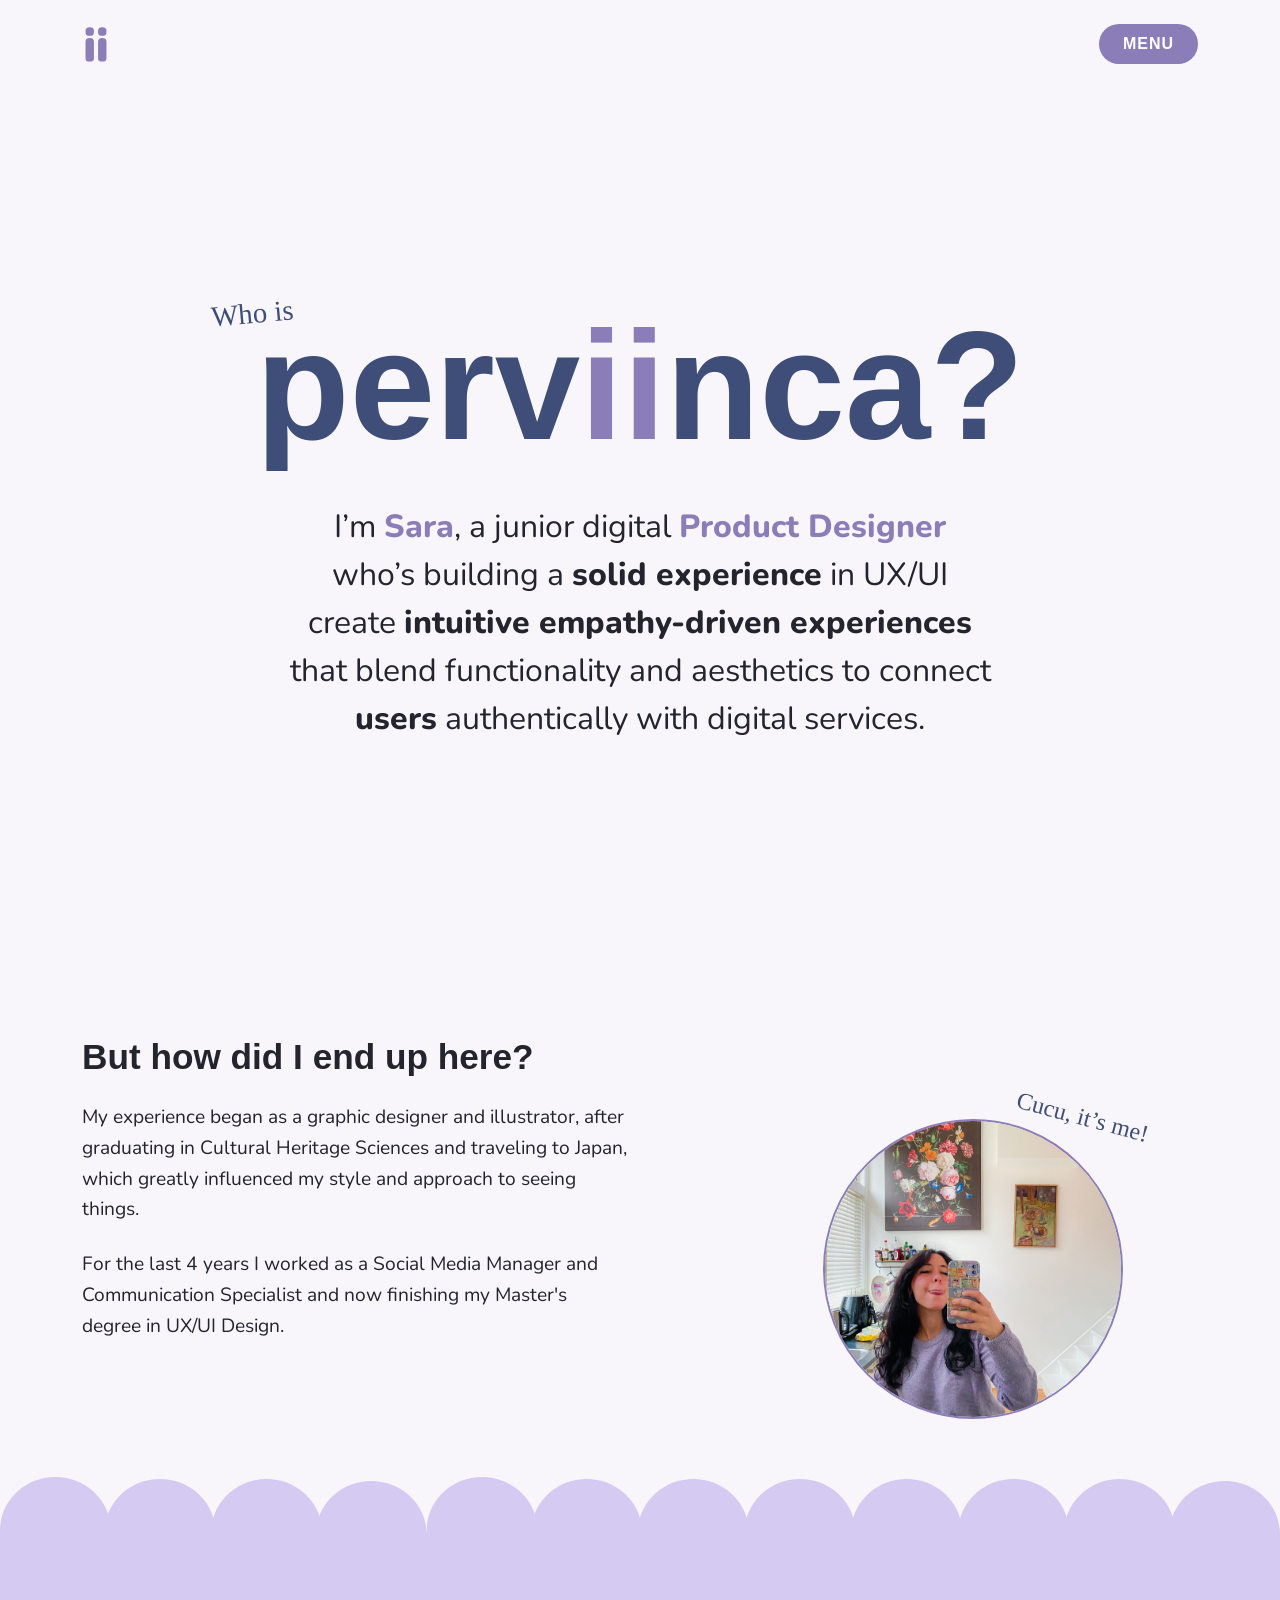
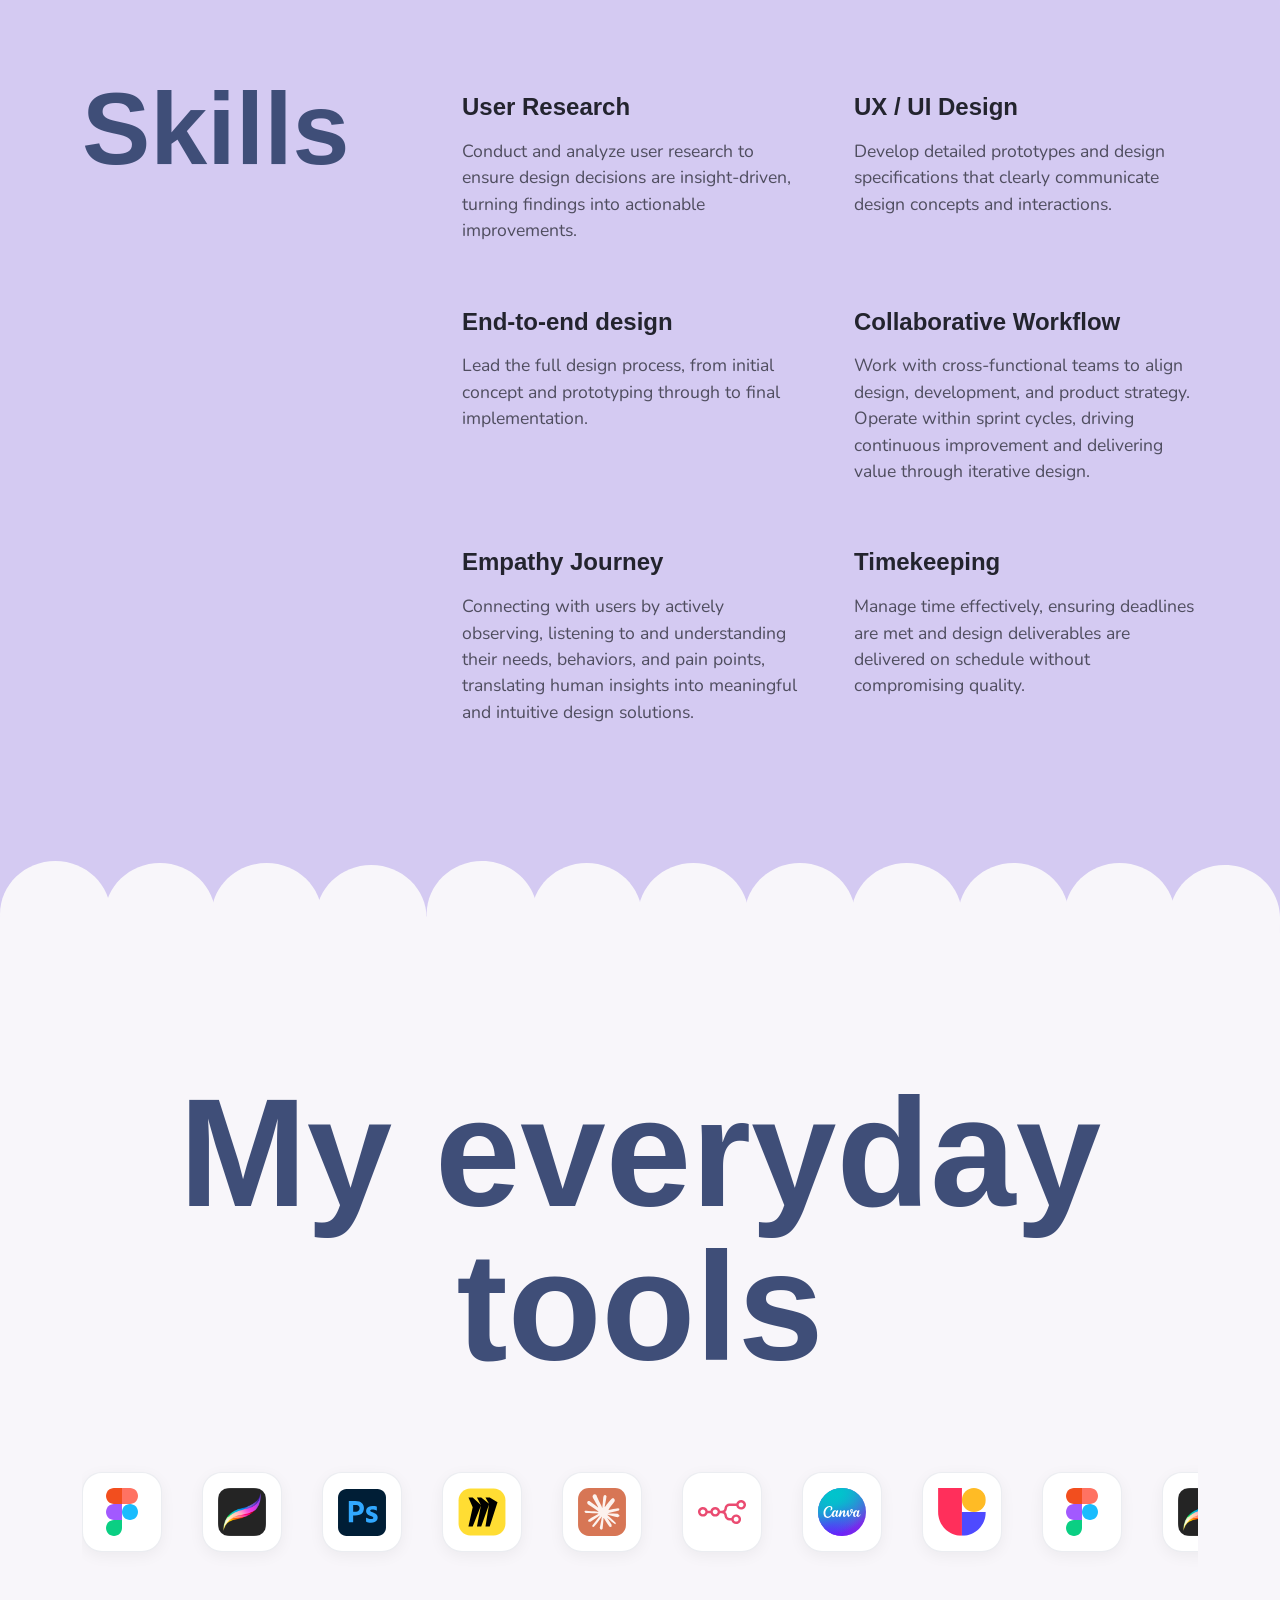
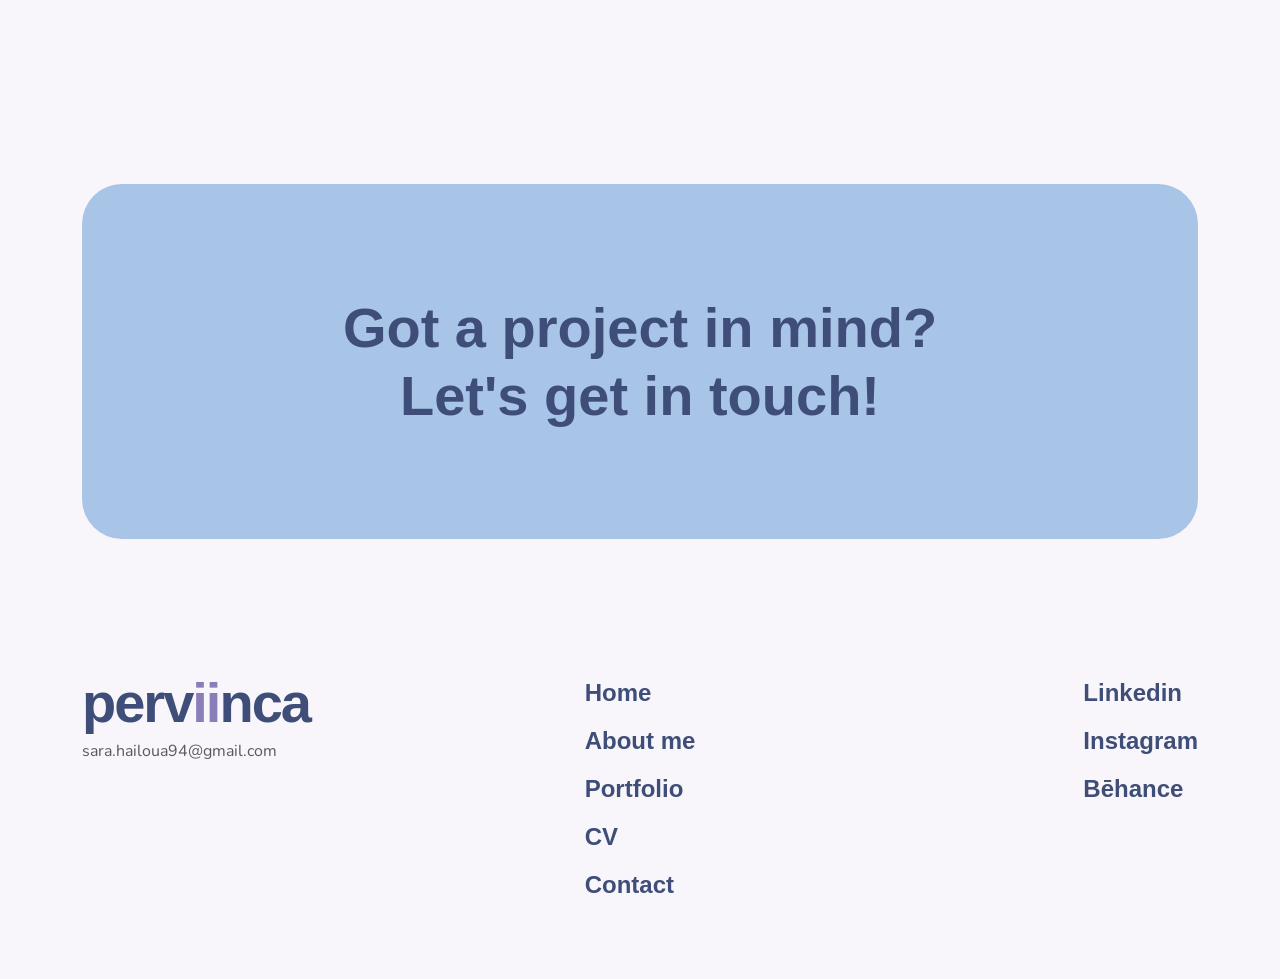
==== commit 2ba87c87: "Icon update" ====
--- a/about.html
+++ b/about.html
@@ -3,7 +3,8 @@
 	<head>
 		<meta charset="UTF-8" />
 		<meta name="viewport" content="width=device-width, initial-scale=1.0" />
-		<title>About | Perviinca</title>
+		<title>Perviinca | About</title>
+		<link rel="icon" href="./assets/favicon.ico" type="image/x-icon" />
 		<link href="https://cdn.jsdelivr.net/npm/bootstrap@5.3.0/dist/css/bootstrap.min.css" rel="stylesheet" />
 		<link rel="preconnect" href="https://fonts.googleapis.com" />
 		<link rel="preconnect" href="https://fonts.gstatic.com" crossorigin />
@@ -90,7 +91,7 @@
 						<div class="col-md-5 text-center position-relative">
 							<span
 								class="caption-kawaii text-navy position-absolute"
-								style="top: -20px; right: 20px; font-size: 1.5rem; transform: rotate(15deg)"
+								style="top: -20px; right: 60px; font-size: 1.5rem; transform: rotate(15deg)"
 							>
 								Cucu, it’s me!
 							</span>
--- a/style.css
+++ b/style.css
@@ -70,6 +70,7 @@
 .btn-menu-custom:hover {
 	transform: scale(1.05);
 	background-color: var(--navy);
+	color: var(--off-white);
 }
 
 .offcanvas {
@@ -85,8 +86,14 @@
 	font-family: "Fredoka", sans-serif;
 	font-size: 2.5rem;
 	font-weight: 700;
+	color: white !important;
+	padding: 20px 0;
+}
+
+.offcanvas .nav-link:hover {
+	transform: translateX(10px);
 	color: var(--off-white) !important;
-	padding: 20px 0;
+	font-weight: 700;
 }
 
 .offcanvas .nav-item {
@@ -398,34 +405,38 @@
 	background-color: #ffffff;
 }
 
+/* Contenitore Immagine */
 .project-img-container img {
 	width: 100%;
 	border: 1px solid rgba(63, 78, 120, 0.1);
 }
 
+/* Bottone Case Study (Fredoka) */
 .project-card .btn-navy-pill {
 	font-family: "Fredoka", sans-serif;
 	font-size: 0.9rem;
 }
 
+/* --- CTA BOX AZZURRO --- */
 .cta-contact-box {
 	background-color: var(--sky);
 	border-radius: 40px;
-	padding: 110px 40px;
+	padding: 110px 40px; /* Altezza generosa come richiesto */
 	transition: transform 0.3s ease;
 }
 
 .cta-contact-box h2 {
 	font-family: "Fredoka", sans-serif;
-	color: var(--navy) !important;
+	color: var(--navy) !important; /* Testo sempre Navy */
 	margin: 0;
-	transition: transform 0.3s ease;
+	transition: transform 0.3s ease; /* Per l'ingrandimento del testo */
 }
 
 .cta-contact-box:hover h2 {
-	transform: scale(1.08);
-}
-
+	transform: scale(1.08); /* Il testo aumenta di dimensione come richiesto */
+}
+
+/* --- FOOTER --- */
 .footer-bg {
 	background-color: var(--off-white);
 	padding-top: 60px;
@@ -457,7 +468,6 @@
 		font-size: 1.8rem;
 	}
 }
-
 /* ---  ABOUT --- */
 
 .hero-title-about {
@@ -596,3 +606,231 @@
 		transform: translateX(-50%);
 	}
 }
+
+/* --- PAGINA CONTATTI --- */
+
+.contact-form {
+	font-family: "Nunito", sans-serif; /* Applicato a tutto il form */
+}
+
+.contact-cat {
+	max-width: 80%; /* Regola qui la dimensione dell'immagine */
+	height: auto;
+}
+
+/* Label del form */
+.contact-form .form-label {
+	font-weight: 700;
+	color: var(--ink);
+	margin-bottom: 0;
+}
+
+/* Pillole Custom */
+.btn-pill-custom {
+	border-radius: var(--radius-pill);
+	border: none;
+	background-color: var(--off-white); /* Default: Off-white */
+	color: var(--ink);
+	padding: 8px 20px;
+	font-weight: 600;
+	transition: all 0.3s ease;
+}
+
+.btn-pill-custom:hover {
+	background-color: var(--pervinca-light); /* Hover un po' più scuro/lilla */
+	color: var(--ink);
+}
+
+.btn-check:checked + .btn-pill-custom {
+	background-color: var(--navy) !important; /* Selected: Navy */
+	color: white !important;
+}
+
+/* Textarea: sistemiamo l'altezza minima */
+textarea.custom-input {
+	min-height: 40px;
+	resize: none;
+}
+
+/* --- SEZIONE CONTATTI COMPLETA --- */
+
+.contact-section {
+	background-color: #d4caf2; /* Colore lilla di sfondo */
+	min-height: 100vh;
+	display: flex;
+	align-items: center;
+}
+
+.contact-title {
+	font-family: "Fredoka", sans-serif;
+	font-weight: 600;
+	color: var(--ink);
+	font-size: clamp(2rem, 5vw, 3rem);
+	line-height: 1.2;
+}
+
+.contact-form {
+	font-family: "Nunito", sans-serif;
+}
+
+.custom-input {
+	width: 100%;
+	background: transparent !important;
+	border: none;
+	border-bottom: 2px solid rgba(255, 255, 255, 0.6);
+	padding: 10px 0;
+	color: var(--ink);
+	outline: none;
+	transition: all 0.3s ease;
+	border-radius: 0;
+}
+
+.custom-input:focus {
+	border-bottom-color: var(--ink); /* La linea diventa scura quando scrivi */
+	box-shadow: none; /* Toglie l'alone blu di Bootstrap */
+}
+
+/* Label del form */
+.contact-form .form-label {
+	font-weight: 700;
+	color: var(--ink);
+	margin-top: 10px;
+	display: block;
+}
+
+/* Pillole Custom - Stati corretti */
+.btn-pill-custom {
+	border-radius: var(--radius-pill);
+	border: none;
+	background-color: var(--off-white) !important; /* Forza il colore di partenza */
+	color: var(--ink) !important;
+	padding: 8px 24px;
+	font-weight: 700;
+	transition: all 0.3s ease;
+}
+
+/* Hover: Deve diventare Navy con testo chiaro */
+.btn-pill-custom:hover {
+	background-color: var(--navy) !important;
+	color: var(--off-white) !important;
+	transform: translateY(-2px); /* Un piccolo tocco di dinamismo extra */
+}
+
+/* Selected/Checked: Rimane Navy */
+.btn-check:checked + .btn-pill-custom {
+	background-color: var(--navy) !important;
+	color: var(--off-white) !important;
+}
+
+.btn-submit {
+	background-color: var(--ink);
+	color: white;
+	border: none;
+	padding: 16px;
+	border-radius: 12px;
+	width: 100%;
+	font-weight: 700;
+	text-transform: uppercase;
+	letter-spacing: 1px;
+	margin-top: 20px;
+	transition: opacity 0.2s;
+}
+
+.btn-submit:hover {
+	opacity: 0.9;
+}
+
+.contact-cat {
+	max-width: 350px;
+	height: auto;
+}
+
+.divider-container-flipped {
+	width: 100%;
+	height: 144px;
+
+	-webkit-mask-image: url(./assets/divider-full.svg);
+	mask-image: url(./assets/divider-full.svg);
+	-webkit-mask-repeat: repeat-x;
+	mask-repeat: repeat-x;
+	-webkit-mask-size: contain;
+	mask-size: contain;
+
+	transform: rotate(180deg);
+	position: relative;
+	z-index: 10;
+	margin-top: -1px;
+	margin-bottom: -72px;
+}
+
+.cv-section {
+	background-color: var(--off-white);
+	padding-top: 120px !important;
+}
+
+.border-pervinca {
+	border-color: var(--pervinca-light) !important;
+}
+
+.profile-img-cv {
+	width: 180px;
+	height: 180px;
+	object-fit: cover;
+	object-position: center;
+}
+
+.profile-img-container {
+	display: flex;
+	justify-content: center;
+	align-items: center;
+}
+
+@media (min-width: 992px) {
+	.border-start-custom {
+		border-left: 2px dashed var(--pervinca-light);
+	}
+}
+
+.badge-skill {
+	background-color: var(--navy) !important;
+	color: white !important;
+	border-radius: var(--radius-pill);
+	padding: 10px 18px;
+	font-family: "Nunito", sans-serif;
+	font-weight: 700;
+	transition: all 0.3s ease;
+	cursor: default;
+}
+
+.badge-creative-skill {
+	background-color: var(--rose) !important;
+	color: white !important;
+	border-radius: var(--radius-pill);
+	padding: 10px 18px;
+	font-family: "Nunito", sans-serif;
+	font-weight: 700;
+	transition: all 0.3s ease;
+	cursor: default;
+}
+
+.badge-skill:hover {
+	transform: scale(1.1) rotate(3deg);
+	background-color: var(--violet) !important;
+}
+
+.badge-creative-skill:hover {
+	transform: scale(1.1) rotate(3deg);
+	background-color: var(--violet) !important;
+}
+
+/* Lingue con effetto */
+.lang-item {
+	padding: 8px 0;
+	transition: all 0.3s ease;
+}
+
+.lang-item:hover {
+	transform: translateX(10px);
+	color: var(--violet);
+	font-weight: 700;
+}
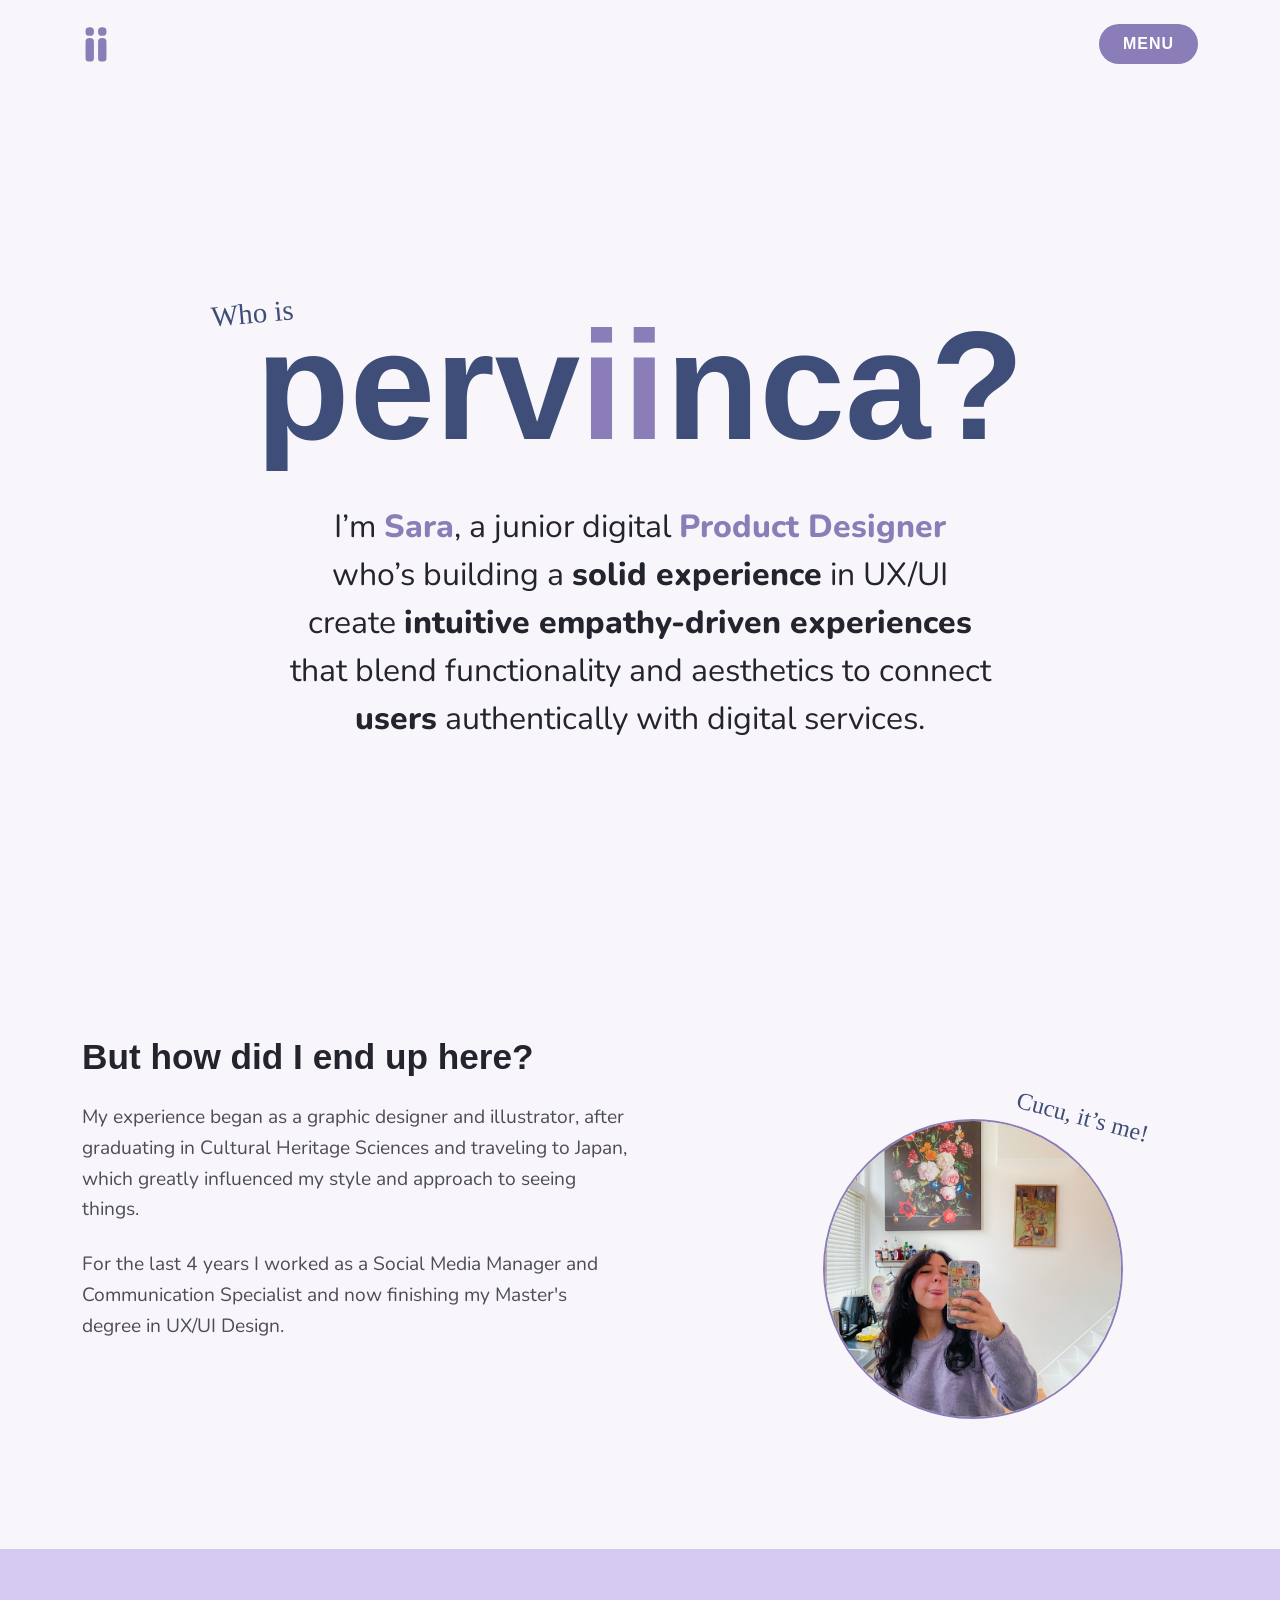
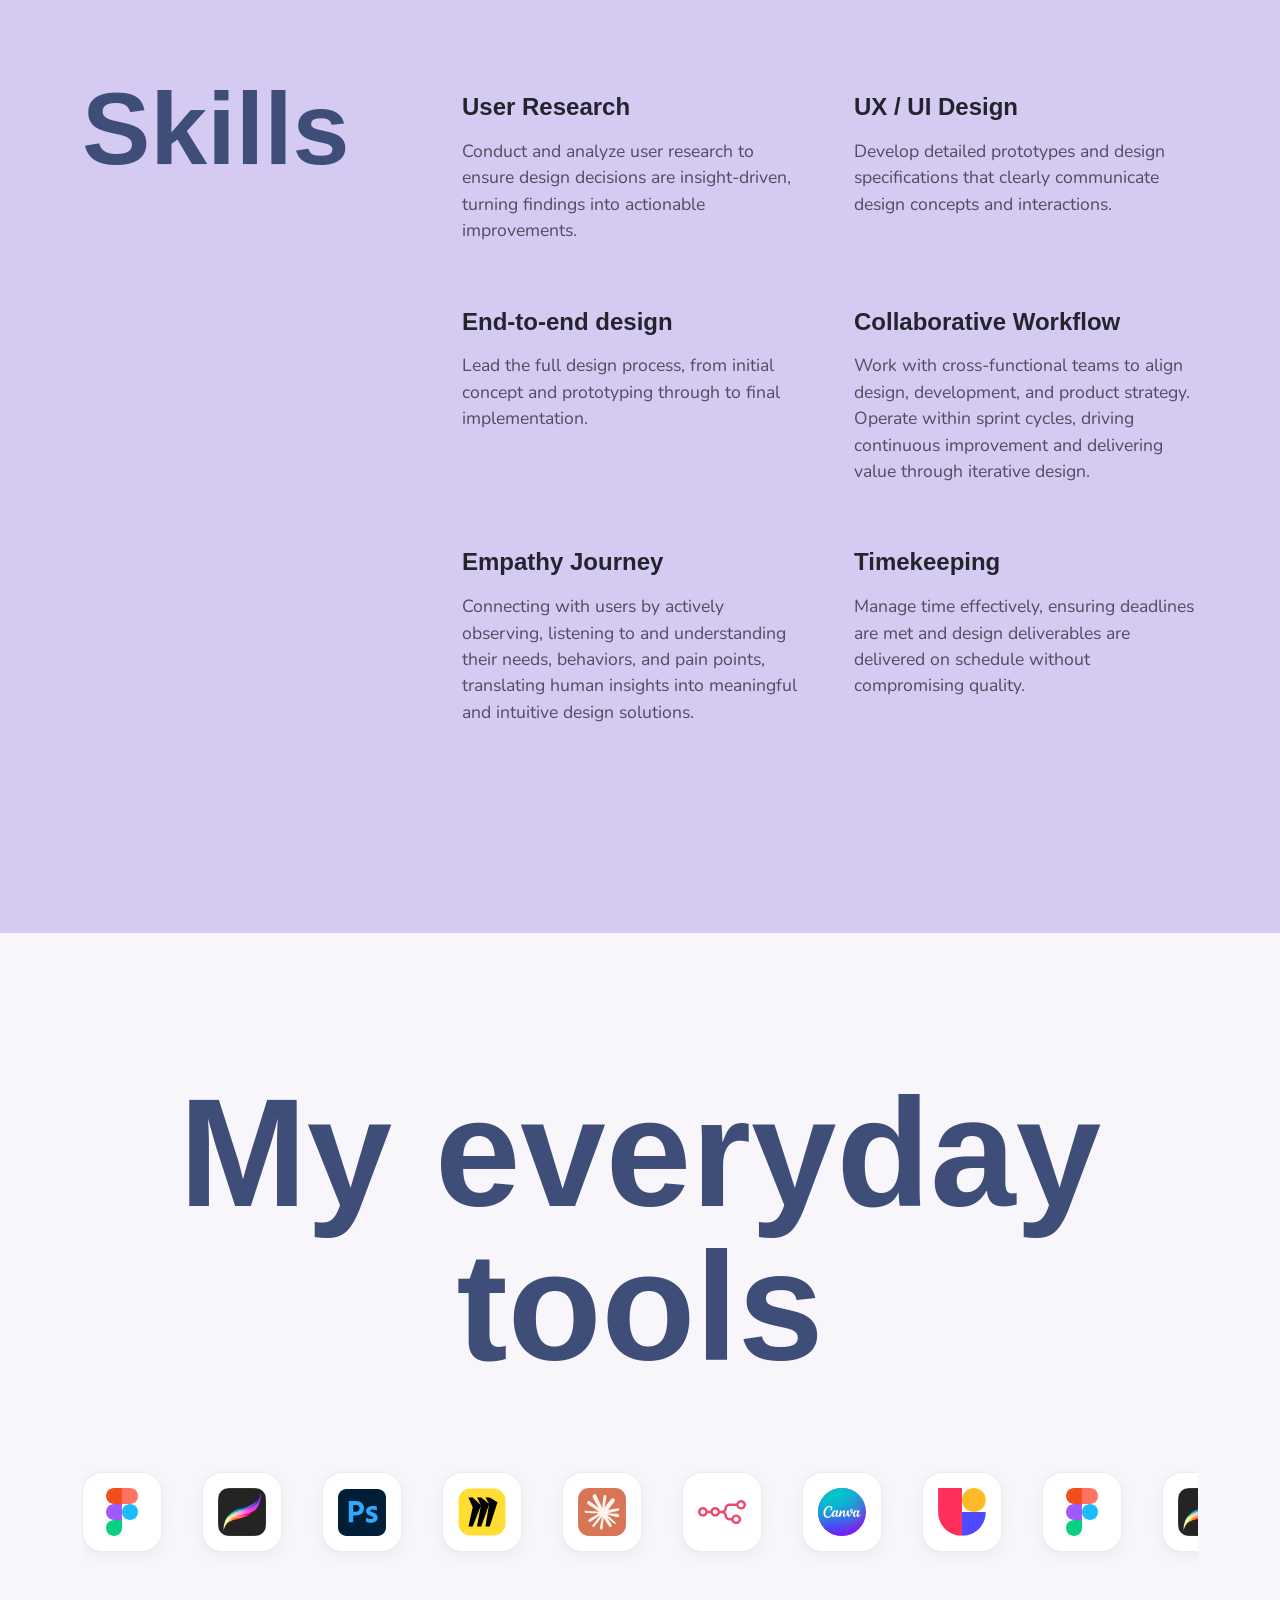
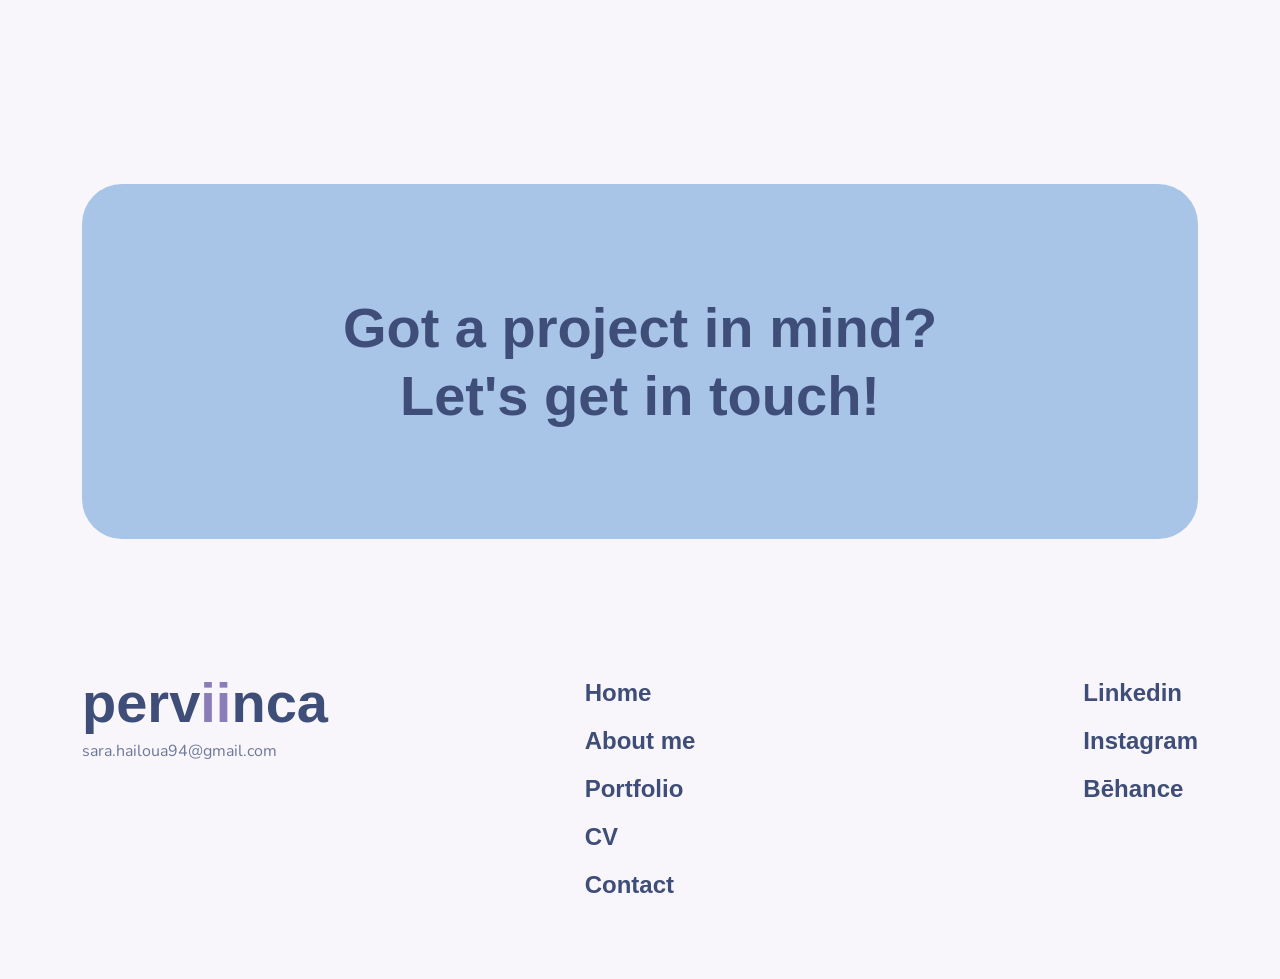
==== commit c30e713d: "Stylesheets refactor" ====
--- a/about.html
+++ b/about.html
@@ -12,7 +12,7 @@
 			href="https://fonts.googleapis.com/css2?family=Nunito:ital,wght@0,200..1000;1,200..1000&display=swap"
 			rel="stylesheet"
 		/>
-		<link rel="stylesheet" href="./style.css" />
+		<link rel="stylesheet" href="./style/style.css" />
 	</head>
 
 	<body>
--- a/style/style.css
+++ b/style/style.css
@@ -0,0 +1,725 @@
+:root {
+  --violet: #8b7db8;
+  --navy: #3f4e78;
+  --ink: #23242e;
+  --rose: #e97fa8;
+  --sky: #a8c5e8;
+  --off-white: #f8f6fa;
+  --butter: #ffd49d;
+  --lilac-tint: #c8b8e8;
+  --pervinca-light: #d4caf2;
+  --radius-pill: 9999px;
+  --radius-card: 20px;
+  --base-space: 8px;
+  --space-2: calc(var(--base-space) * 2);
+  --space-3: calc(var(--base-space) * 3);
+}
+
+body {
+  background-color: var(--off-white);
+  color: var(--ink);
+  font-family: "Nunito", sans-serif;
+  padding-top: 88px;
+}
+
+h1,
+h2,
+h3 {
+  font-family: "Fredoka", sans-serif;
+  font-weight: 700;
+}
+
+.caption-kawaii {
+  font-family: "Gaegu", cursive !important;
+  color: var(--navy);
+}
+
+.text-violet {
+  color: var(--violet) !important;
+}
+
+.text-butter {
+  color: var(--butter) !important;
+}
+
+.font-fredoka {
+  font-family: "Fredoka", sans-serif !important;
+}
+
+.font-nunito {
+  font-family: "Nunito", sans-serif !important;
+}
+
+.bg-off-white {
+  background-color: var(--off-white) !important;
+}
+
+.bg-rose {
+  background-color: var(--rose) !important;
+}
+
+.bg-sky {
+  background-color: var(--sky) !important;
+}
+
+.bg-pervinca-light {
+  background-color: #d4caf2 !important;
+}
+
+.bg-ink {
+  background-color: var(--ink) !important;
+}
+
+.custom-nav {
+  height: 88px;
+  background-color: var(--off-white) !important;
+  border: none;
+}
+.custom-nav .nav-link {
+  font-family: "Nunito", sans-serif;
+  font-weight: 700;
+  color: var(--navy) !important;
+  transition: color 0.3s ease;
+}
+.custom-nav .nav-link:hover {
+  color: var(--violet) !important;
+}
+
+.btn-menu-custom {
+  background-color: var(--violet);
+  color: white;
+  border: none;
+  padding: 8px 24px;
+  border-radius: var(--radius-pill);
+  font-family: "Fredoka", sans-serif;
+  font-weight: 600;
+  text-transform: uppercase;
+  letter-spacing: 1px;
+  transition: all 0.3s ease;
+}
+.btn-menu-custom:hover {
+  transform: scale(1.05);
+  background-color: var(--navy);
+  color: var(--off-white);
+}
+
+.offcanvas {
+  background-color: var(--violet) !important;
+  border-radius: 30px;
+  width: 350px !important;
+  padding: 20px;
+  margin: 20px;
+  height: calc(100% - 40px);
+  border: none !important;
+}
+.offcanvas .offcanvas-header .btn-close {
+  filter: invert(1) grayscale(100%) brightness(200%);
+  opacity: 0.8;
+  transition: opacity 0.3s ease;
+}
+.offcanvas .offcanvas-header .btn-close:hover {
+  opacity: 1;
+}
+.offcanvas .offcanvas-header .btn-close:focus {
+  box-shadow: none;
+}
+.offcanvas .nav-link {
+  font-family: "Fredoka", sans-serif;
+  font-size: 2.5rem;
+  font-weight: 700;
+  color: white !important;
+  padding: 20px 0;
+  transition: all 0.3s ease;
+}
+.offcanvas .nav-link:hover {
+  transform: translateX(10px);
+  color: var(--off-white) !important;
+}
+.offcanvas .nav-item {
+  border-bottom: 2px solid rgba(255, 255, 255, 0.5);
+}
+.offcanvas .nav-item:last-child {
+  border-bottom: none;
+}
+
+.btn-pill-custom {
+  border-radius: var(--radius-pill);
+  border: none;
+  background-color: var(--off-white) !important;
+  color: var(--ink) !important;
+  padding: 8px 24px;
+  font-weight: 700;
+  transition: all 0.3s ease;
+}
+.btn-pill-custom:hover {
+  background-color: var(--navy) !important;
+  color: var(--off-white) !important;
+  transform: translateY(-2px);
+}
+
+.btn-check:checked + .btn-pill-custom {
+  background-color: var(--navy) !important;
+  color: white !important;
+}
+
+.btn-submit {
+  background-color: var(--ink);
+  color: white;
+  border: none;
+  padding: 16px;
+  border-radius: 12px;
+  width: 100%;
+  font-weight: 700;
+  text-transform: uppercase;
+  letter-spacing: 1px;
+  margin-top: 20px;
+  transition: opacity 0.2s;
+}
+.btn-submit:hover {
+  opacity: 0.9;
+}
+
+.btn-navy-pill {
+  background-color: var(--navy) !important;
+  color: var(--off-white) !important;
+  border-radius: var(--radius-pill) !important;
+  padding: 12px 30px;
+  font-family: "Nunito", sans-serif;
+  font-weight: 400;
+  transition: all 0.2s ease;
+  display: inline-block;
+  text-decoration: none;
+}
+.btn-navy-pill:hover {
+  background-color: var(--violet) !important;
+  transform: scale(1.05);
+}
+
+.tag-pill {
+  padding: 6px 16px;
+  border-radius: var(--radius-pill);
+  border: 1px solid var(--navy);
+  font-family: "Fredoka", sans-serif;
+  font-size: 0.75rem;
+  font-weight: 600;
+  text-transform: uppercase;
+}
+
+.dot {
+  width: 25px;
+  height: 25px;
+  border-radius: 50%;
+  display: inline-block;
+}
+
+.bg-sky,
+.tag-sky {
+  background-color: var(--sky);
+}
+
+.bg-rose,
+.tag-rose {
+  background-color: var(--rose);
+}
+
+.bg-butter,
+.tag-butter {
+  background-color: var(--butter);
+}
+
+.tag-white {
+  background-color: #ffffff;
+}
+
+.divider-container,
+.divider-container-flipped {
+  width: 100%;
+  height: 144px;
+  -webkit-mask-image: url(./assets/divider-full.svg);
+  mask-image: url(./assets/divider-full.svg);
+  -webkit-mask-repeat: repeat-x;
+  mask-repeat: repeat-x;
+  -webkit-mask-size: contain;
+  mask-size: contain;
+  position: relative;
+  z-index: 10;
+}
+@media (max-width: 768px) {
+  .divider-container,
+  .divider-container-flipped {
+    height: 114px;
+  }
+}
+
+.divider-container {
+  margin-top: -72px;
+  margin-bottom: -72px;
+}
+
+.divider-container-flipped {
+  transform: rotate(180deg);
+  margin-top: -1px;
+  margin-bottom: -72px;
+}
+
+.divider-ink img {
+  filter: brightness(0.15);
+}
+
+/* --- BADGES SKILLS --- */
+.badge-skill,
+.badge-creative-skill {
+  color: white !important;
+  border-radius: var(--radius-pill);
+  padding: 10px 18px;
+  font-family: "Nunito", sans-serif;
+  font-weight: 700;
+  transition: all 0.3s ease;
+  cursor: default;
+}
+.badge-skill:hover,
+.badge-creative-skill:hover {
+  transform: scale(1.1) rotate(3deg);
+  background-color: var(--violet) !important;
+}
+
+.badge-skill {
+  background-color: var(--navy) !important;
+}
+
+.badge-creative-skill {
+  background-color: var(--rose) !important;
+}
+
+/* --- CARDS E BOXES --- */
+.project-card {
+  background-color: #ffffff;
+  border: 1px solid var(--navy);
+  border-radius: 30px;
+  padding: 30px;
+  height: 100%;
+  transition: transform 0.3s ease;
+}
+.project-card:hover {
+  transform: translateY(-10px);
+}
+.project-card .project-img-container img {
+  width: 100%;
+  border: 1px solid rgba(63, 78, 120, 0.1);
+}
+
+.cta-box {
+  background-color: var(--off-white);
+  border: 2px solid var(--navy);
+  border-radius: 20px;
+  padding: 40px 60px;
+  margin-top: 80px;
+}
+.cta-box h2 {
+  font-family: "Fredoka", sans-serif;
+  font-weight: 700;
+  color: var(--navy);
+  line-height: 1.2;
+}
+
+.cta-contact-box {
+  background-color: var(--sky);
+  border-radius: 40px;
+  padding: 110px 40px;
+  transition: transform 0.3s ease;
+}
+.cta-contact-box h2 {
+  font-family: "Fredoka", sans-serif;
+  color: var(--navy) !important;
+  margin: 0;
+  transition: transform 0.3s ease;
+}
+.cta-contact-box:hover h2 {
+  transform: scale(1.08);
+}
+@media (max-width: 768px) {
+  .cta-contact-box {
+    padding: 60px 20px;
+  }
+  .cta-contact-box h2 {
+    font-size: 1.8rem;
+  }
+}
+
+/* --- ACCORDION --- */
+.custom-accordion .accordion-item {
+  border: 2px solid var(--ink) !important;
+  border-radius: 20px !important;
+  overflow: hidden;
+  margin-bottom: 24px;
+}
+.custom-accordion .accordion-button:focus {
+  box-shadow: none;
+}
+.custom-accordion .accordion-button:not(.collapsed) {
+  color: var(--ink);
+  background-color: transparent;
+}
+.custom-accordion .accordion-button:not(.collapsed)::after {
+  transform: rotate(45deg);
+}
+.custom-accordion .accordion-button::after {
+  background-image: none !important;
+  content: "+";
+  font-family: "Fredoka", sans-serif;
+  font-size: 2.5rem;
+  font-weight: 400;
+  color: var(--ink);
+  transition: transform 0.3s ease;
+  display: flex;
+  align-items: center;
+  justify-content: center;
+}
+.custom-accordion .accordion-content-text {
+  text-align: left;
+}
+
+/* --- TOOLS CARDS --- */
+.tool-card {
+  width: 80px;
+  height: 80px;
+  background-color: white;
+  border: 1px solid rgba(63, 78, 120, 0.1);
+  border-radius: 20px;
+  display: flex;
+  align-items: center;
+  justify-content: center;
+  padding: 15px;
+  transition: transform 0.3s ease;
+  box-shadow: 0 4px 15px rgba(0, 0, 0, 0.05);
+}
+.tool-card:hover {
+  transform: translateY(-5px);
+}
+.tool-card img {
+  max-width: 100%;
+  max-height: 100%;
+  -o-object-fit: contain;
+     object-fit: contain;
+}
+
+.footer-bg {
+  background-color: var(--off-white);
+  padding-top: 60px;
+  padding-bottom: 60px;
+}
+
+.hero-title {
+  color: #3f4e78;
+}
+.hero-title .text-violet {
+  color: var(--violet) !important;
+}
+
+p.font-nunito {
+  color: var(--navy);
+  opacity: 0.8;
+}
+
+.footer-links {
+  list-style: none;
+  padding: 0;
+}
+.footer-links li {
+  margin-bottom: 12px;
+}
+.footer-links a {
+  font-family: "Fredoka", sans-serif;
+  font-size: 1.5rem;
+  font-weight: 700;
+  color: var(--navy);
+  text-decoration: none;
+}
+.footer-links a:hover {
+  color: var(--violet);
+}
+
+#hero {
+  min-height: 80vh;
+  background-image: url(../assets/pattern.svg);
+  background-repeat: repeat;
+  background-size: 1200px;
+  background-color: var(--off-white);
+  display: flex;
+  align-items: center;
+  justify-content: center;
+}
+#hero .hero-title {
+  font-family: "Fredoka", sans-serif !important;
+  font-weight: 700;
+  font-size: clamp(5rem, 15vw, 12rem);
+  color: var(--navy);
+  line-height: 0.9;
+  letter-spacing: -2px;
+}
+@media (max-width: 768px) {
+  #hero .hero-title {
+    font-size: 4.5rem !important;
+    margin-top: 20px;
+  }
+}
+#hero .tagline-gaegu {
+  font-family: "Gaegu", cursive !important;
+  font-size: 3rem;
+  font-weight: 700;
+  color: var(--navy);
+}
+@media (max-width: 768px) {
+  #hero .tagline-gaegu {
+    font-size: 1.4rem !important;
+    gap: 1px;
+  }
+}
+@media (max-width: 768px) {
+  #hero .dot {
+    width: 12px;
+    height: 12px;
+  }
+}
+
+#values {
+  background-color: #d4caf2;
+  padding-top: 80px;
+  padding-bottom: 80px;
+}
+#values h3 {
+  font-size: 2rem;
+  color: var(--navy);
+  line-height: 1.1;
+}
+#values p {
+  font-size: 1.2rem;
+  max-width: 320px;
+  margin: 0 auto;
+  color: var(--navy);
+}
+#values .value-illustration {
+  max-height: 250px;
+  width: auto;
+  margin-bottom: 2rem;
+  transition: transform 0.3s ease;
+}
+
+@media (max-width: 768px) {
+  .cta-box {
+    padding: 30px;
+    text-align: center;
+    justify-content: center !important;
+  }
+}
+
+#services {
+  background-color: #23242e;
+  padding-top: 144px;
+  padding-bottom: 144px;
+}
+#services h2.display-3 {
+  font-family: "Fredoka", sans-serif !important;
+  font-weight: 700;
+  font-size: clamp(5rem, 10vw, 10rem) !important;
+  color: var(--butter) !important;
+  line-height: 1.1;
+  margin-bottom: 2rem;
+}
+
+#featured-projects .hero-title-projects {
+  font-family: "Fredoka", sans-serif !important;
+  font-weight: 700;
+  font-size: clamp(5rem, 12vw, 10rem) !important;
+  color: var(--ink);
+  line-height: 0.9;
+  letter-spacing: -2px;
+}
+
+.hero-title-about {
+  font-family: "Fredoka", sans-serif !important;
+  font-weight: 700;
+  font-size: clamp(4rem, 12vw, 10rem);
+  color: var(--navy);
+  line-height: 0.9;
+  margin-bottom: 96px;
+}
+
+.about-text {
+  font-family: "Nunito", sans-serif !important;
+  font-size: 2rem;
+  color: var(--ink);
+  line-height: 1.5;
+  text-align: center;
+}
+.about-text .fw-bold {
+  font-weight: 800 !important;
+}
+.about-text .text-violet {
+  color: var(--violet) !important;
+}
+
+#about-details h2 {
+  font-size: 2.2rem;
+  line-height: 1.2;
+}
+#about-details p {
+  font-size: 1.2rem;
+  line-height: 1.6;
+  color: var(--ink);
+}
+@media (max-width: 768px) {
+  #about-details {
+    text-align: center;
+  }
+}
+
+.photo-circle {
+  width: 300px;
+  height: 300px;
+  border-radius: 50%;
+  overflow: hidden;
+  border: 2px solid var(--violet);
+}
+.photo-circle img {
+  width: 100%;
+  height: 100%;
+  -o-object-fit: cover;
+     object-fit: cover;
+}
+@media (max-width: 768px) {
+  .photo-circle {
+    width: 200px;
+    height: 200px;
+    margin-top: 10px;
+    margin-bottom: 44px;
+  }
+}
+
+#skills h2 {
+  font-size: clamp(4rem, 8vw, 7rem);
+  margin-top: -10px;
+}
+#skills h3 {
+  font-family: "Fredoka", sans-serif;
+  font-size: 1.5rem;
+}
+#skills p {
+  font-family: "Nunito", sans-serif;
+  font-size: 1.1rem;
+  line-height: 1.5;
+  color: var(--ink);
+}
+
+#tools h2 {
+  line-height: 1;
+}
+#tools .tool-slider {
+  width: 100%;
+  overflow: hidden;
+  padding: 40px 0;
+  position: relative;
+}
+#tools .tool-slider .tool-track {
+  display: flex;
+  gap: 40px;
+  width: -moz-max-content;
+  width: max-content;
+  animation: scroll-loop 30s linear infinite;
+}
+#tools .tool-slider .tool-track:hover {
+  animation-play-state: paused;
+}
+
+@keyframes scroll-loop {
+  0% {
+    transform: translateX(0);
+  }
+  100% {
+    transform: translateX(-50%);
+  }
+}
+.cv-section {
+  background-color: var(--off-white);
+  padding-top: 120px !important;
+}
+.cv-section .profile-img-container {
+  display: flex;
+  justify-content: center;
+  align-items: center;
+}
+.cv-section .profile-img-container .profile-img-cv {
+  width: 180px;
+  height: 180px;
+  -o-object-fit: cover;
+     object-fit: cover;
+  -o-object-position: center;
+     object-position: center;
+  border-radius: 50%;
+}
+.cv-section .lang-item {
+  padding: 8px 0;
+  transition: all 0.3s ease;
+}
+.cv-section .lang-item:hover {
+  transform: translateX(10px);
+  color: var(--violet);
+  font-weight: 700;
+}
+.cv-section .border-pervinca {
+  border-color: var(--pervinca-light) !important;
+}
+@media (min-width: 992px) {
+  .cv-section .border-start-custom {
+    border-left: 2px dashed var(--pervinca-light);
+  }
+}
+
+.contact-section {
+  background-color: #d4caf2;
+  min-height: 100vh;
+  display: flex;
+  align-items: center;
+  padding: 60px 0;
+}
+.contact-section .contact-title {
+  font-family: "Fredoka", sans-serif;
+  font-weight: 600;
+  color: var(--ink);
+  font-size: clamp(2rem, 5vw, 3rem);
+  line-height: 1.2;
+}
+.contact-section .contact-cat {
+  max-width: 350px;
+  width: 80%;
+  height: auto;
+}
+.contact-section .contact-form {
+  font-family: "Nunito", sans-serif;
+}
+.contact-section .contact-form .form-label {
+  font-weight: 700;
+  color: var(--ink);
+  margin-top: 10px;
+  display: block;
+  margin-bottom: 0;
+}
+.contact-section .contact-form .custom-input {
+  width: 100%;
+  background: transparent !important;
+  border: none;
+  border-bottom: 2px solid rgba(255, 255, 255, 0.6);
+  padding: 10px 0;
+  color: var(--ink);
+  outline: none;
+  transition: all 0.3s ease;
+  border-radius: 0;
+}
+.contact-section .contact-form .custom-input:focus {
+  border-bottom-color: var(--ink);
+  box-shadow: none;
+}
+.contact-section .contact-form textarea.custom-input {
+  min-height: 40px;
+  resize: none;
+}/*# sourceMappingURL=style.css.map */
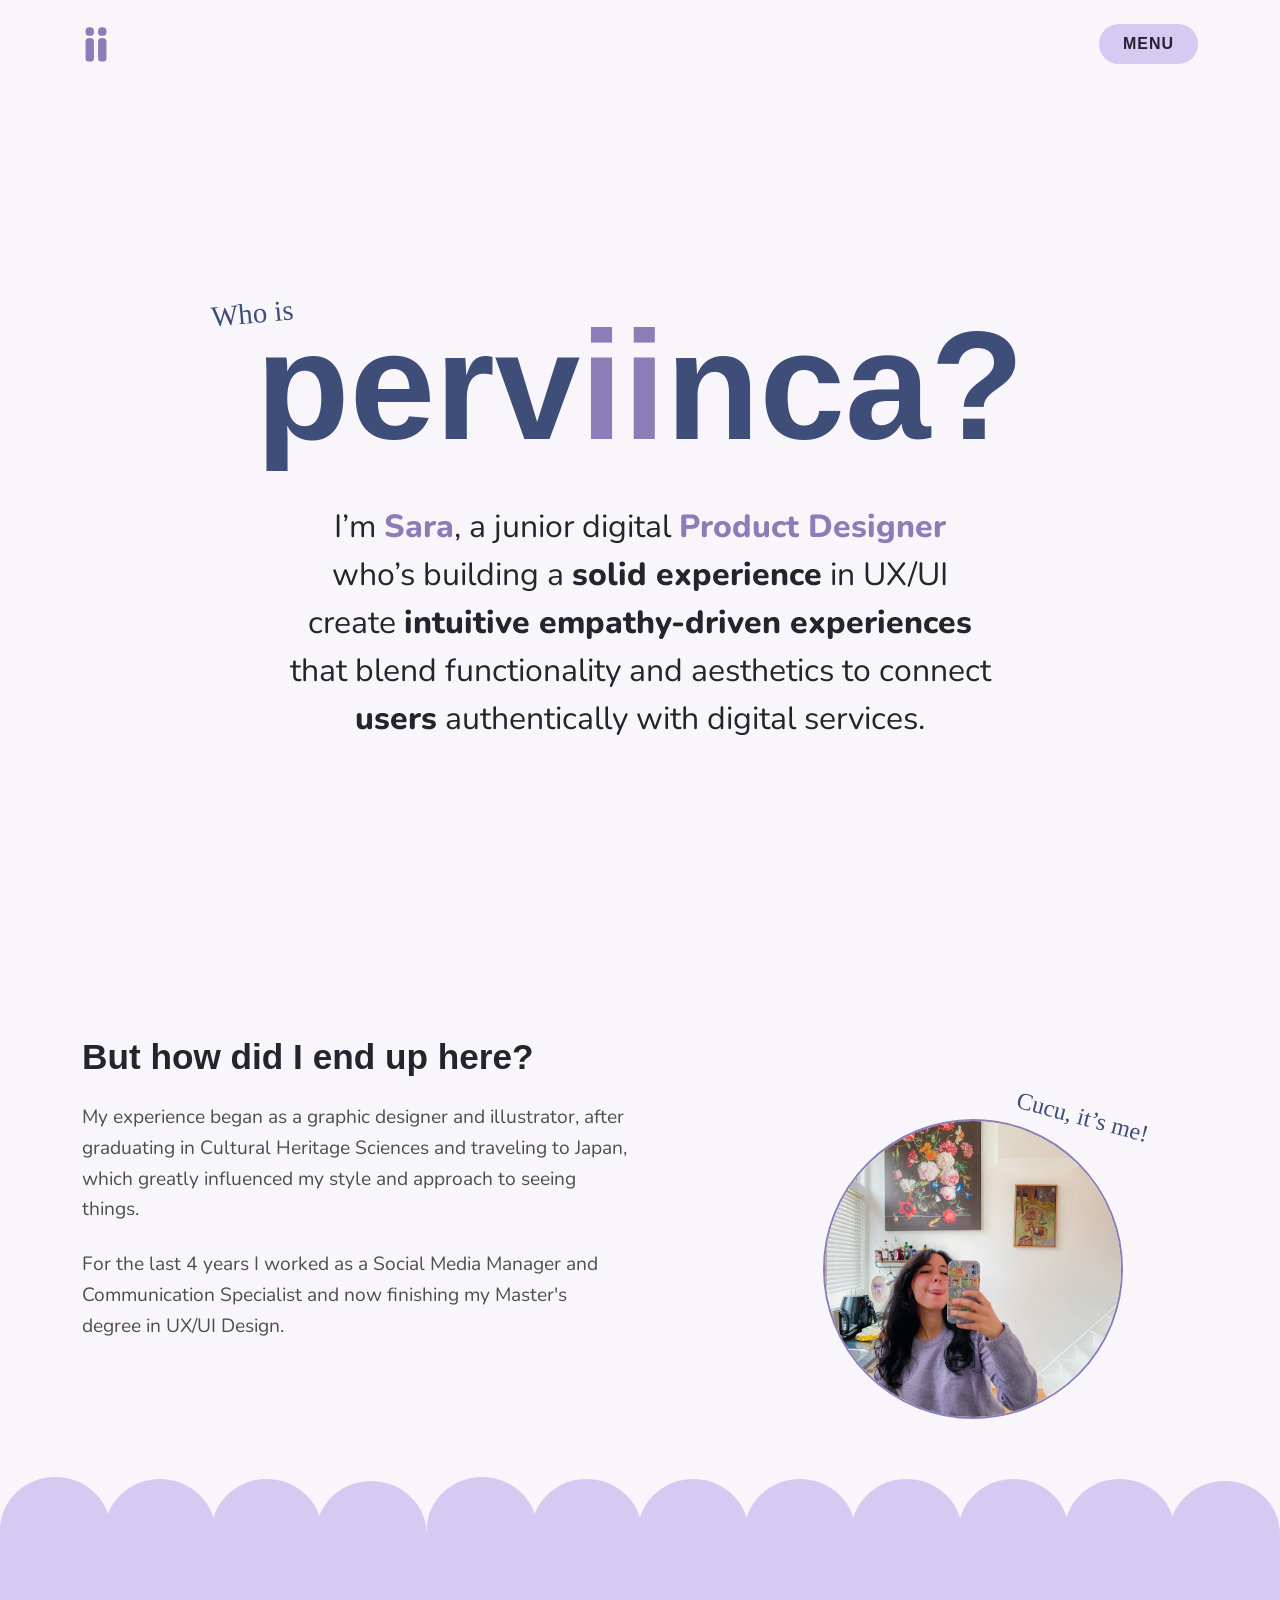
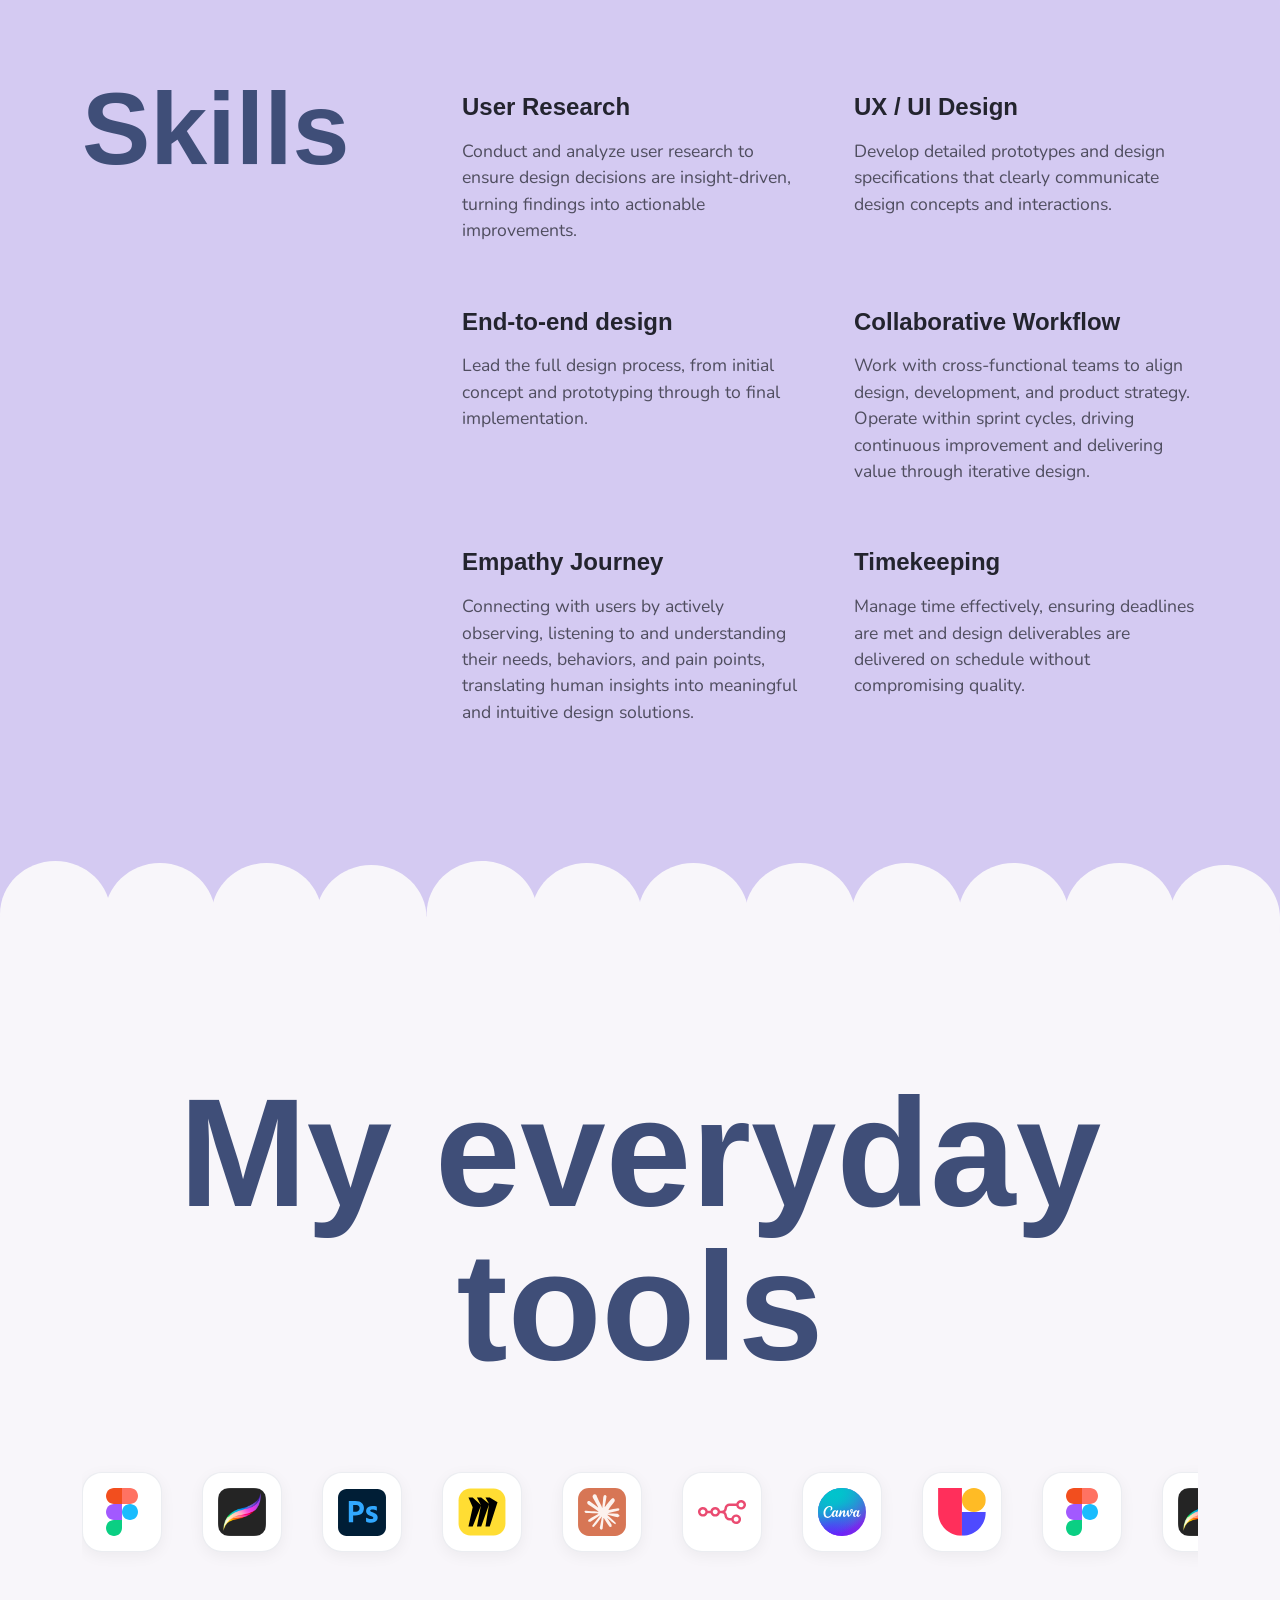
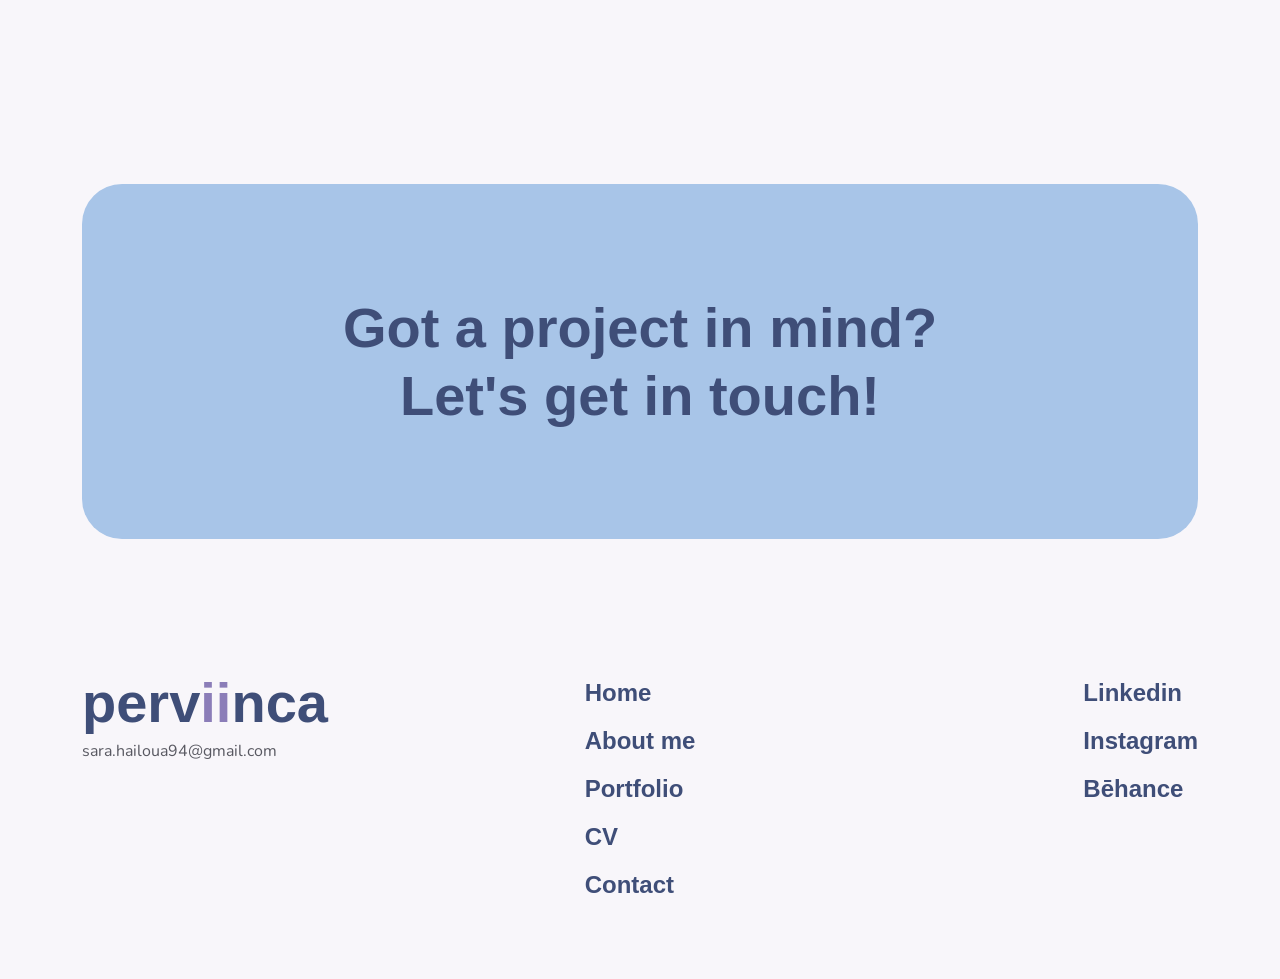
==== commit c1dad6f1: "Fixed texts and styles" ====
--- a/about.html
+++ b/about.html
@@ -4,6 +4,8 @@
 		<meta charset="UTF-8" />
 		<meta name="viewport" content="width=device-width, initial-scale=1.0" />
 		<title>Perviinca | About</title>
+		<meta property="og:title" content="UX / UI Designer portfolio" />
+		<meta property="og:description" content="UX / UI Case Study e CV di Sara Hailoua " />
 		<link rel="icon" href="./assets/favicon.ico" type="image/x-icon" />
 		<link href="https://cdn.jsdelivr.net/npm/bootstrap@5.3.0/dist/css/bootstrap.min.css" rel="stylesheet" />
 		<link rel="preconnect" href="https://fonts.googleapis.com" />
--- a/style/style.css
+++ b/style/style.css
@@ -86,8 +86,8 @@
 }
 
 .btn-menu-custom {
-  background-color: var(--violet);
-  color: white;
+  background-color: #d4caf2;
+  color: var(--ink);
   border: none;
   padding: 8px 24px;
   border-radius: var(--radius-pill);
@@ -235,8 +235,8 @@
 .divider-container-flipped {
   width: 100%;
   height: 144px;
-  -webkit-mask-image: url(./assets/divider-full.svg);
-  mask-image: url(./assets/divider-full.svg);
+  -webkit-mask-image: url(../assets/divider-full.svg);
+  mask-image: url(../assets/divider-full.svg);
   -webkit-mask-repeat: repeat-x;
   mask-repeat: repeat-x;
   -webkit-mask-size: contain;
@@ -266,7 +266,6 @@
   filter: brightness(0.15);
 }
 
-/* --- BADGES SKILLS --- */
 .badge-skill,
 .badge-creative-skill {
   color: white !important;
@@ -291,7 +290,6 @@
   background-color: var(--rose) !important;
 }
 
-/* --- CARDS E BOXES --- */
 .project-card {
   background-color: #ffffff;
   border: 1px solid var(--navy);
@@ -346,7 +344,6 @@
   }
 }
 
-/* --- ACCORDION --- */
 .custom-accordion .accordion-item {
   border: 2px solid var(--ink) !important;
   border-radius: 20px !important;
@@ -379,7 +376,6 @@
   text-align: left;
 }
 
-/* --- TOOLS CARDS --- */
 .tool-card {
   width: 80px;
   height: 80px;
@@ -417,7 +413,7 @@
 }
 
 p.font-nunito {
-  color: var(--navy);
+  color: #23242e;
   opacity: 0.8;
 }
 
@@ -496,7 +492,7 @@
   font-size: 1.2rem;
   max-width: 320px;
   margin: 0 auto;
-  color: var(--navy);
+  color: var(--ink);
 }
 #values .value-illustration {
   max-height: 250px;
